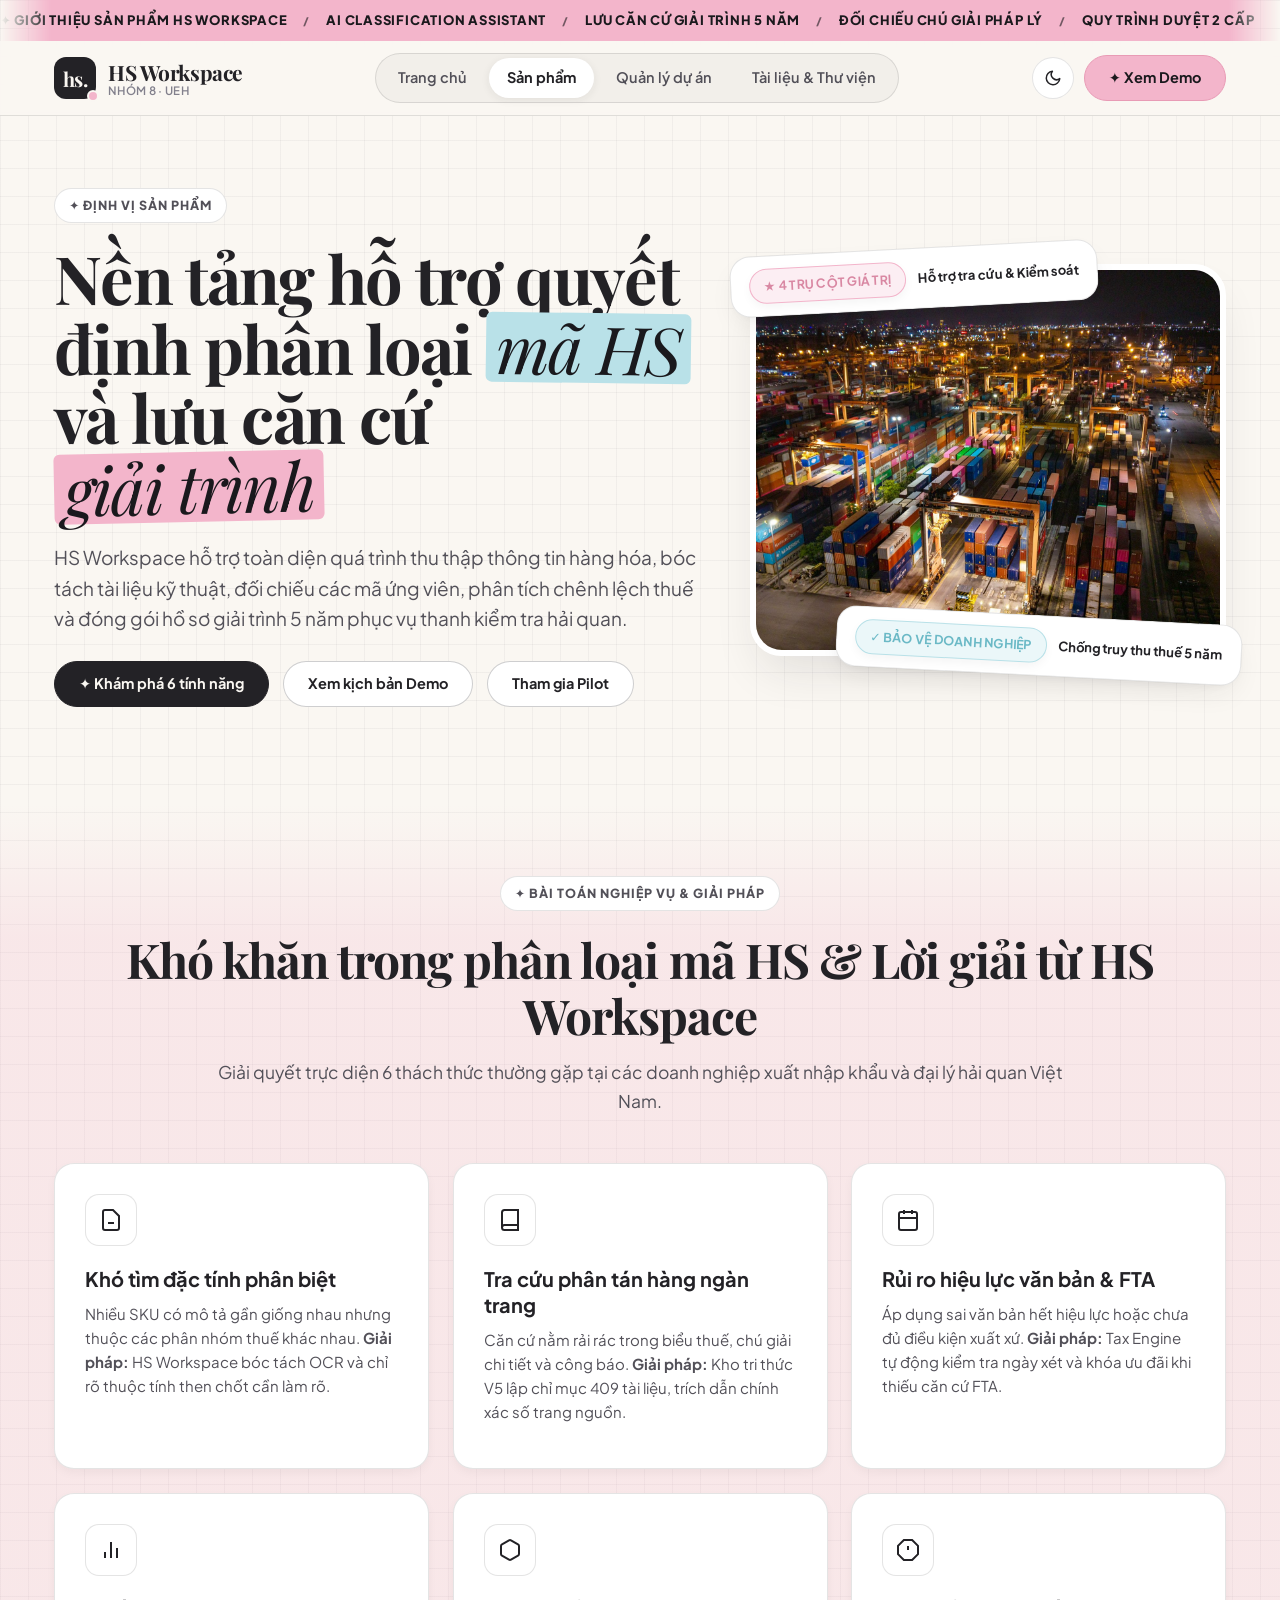
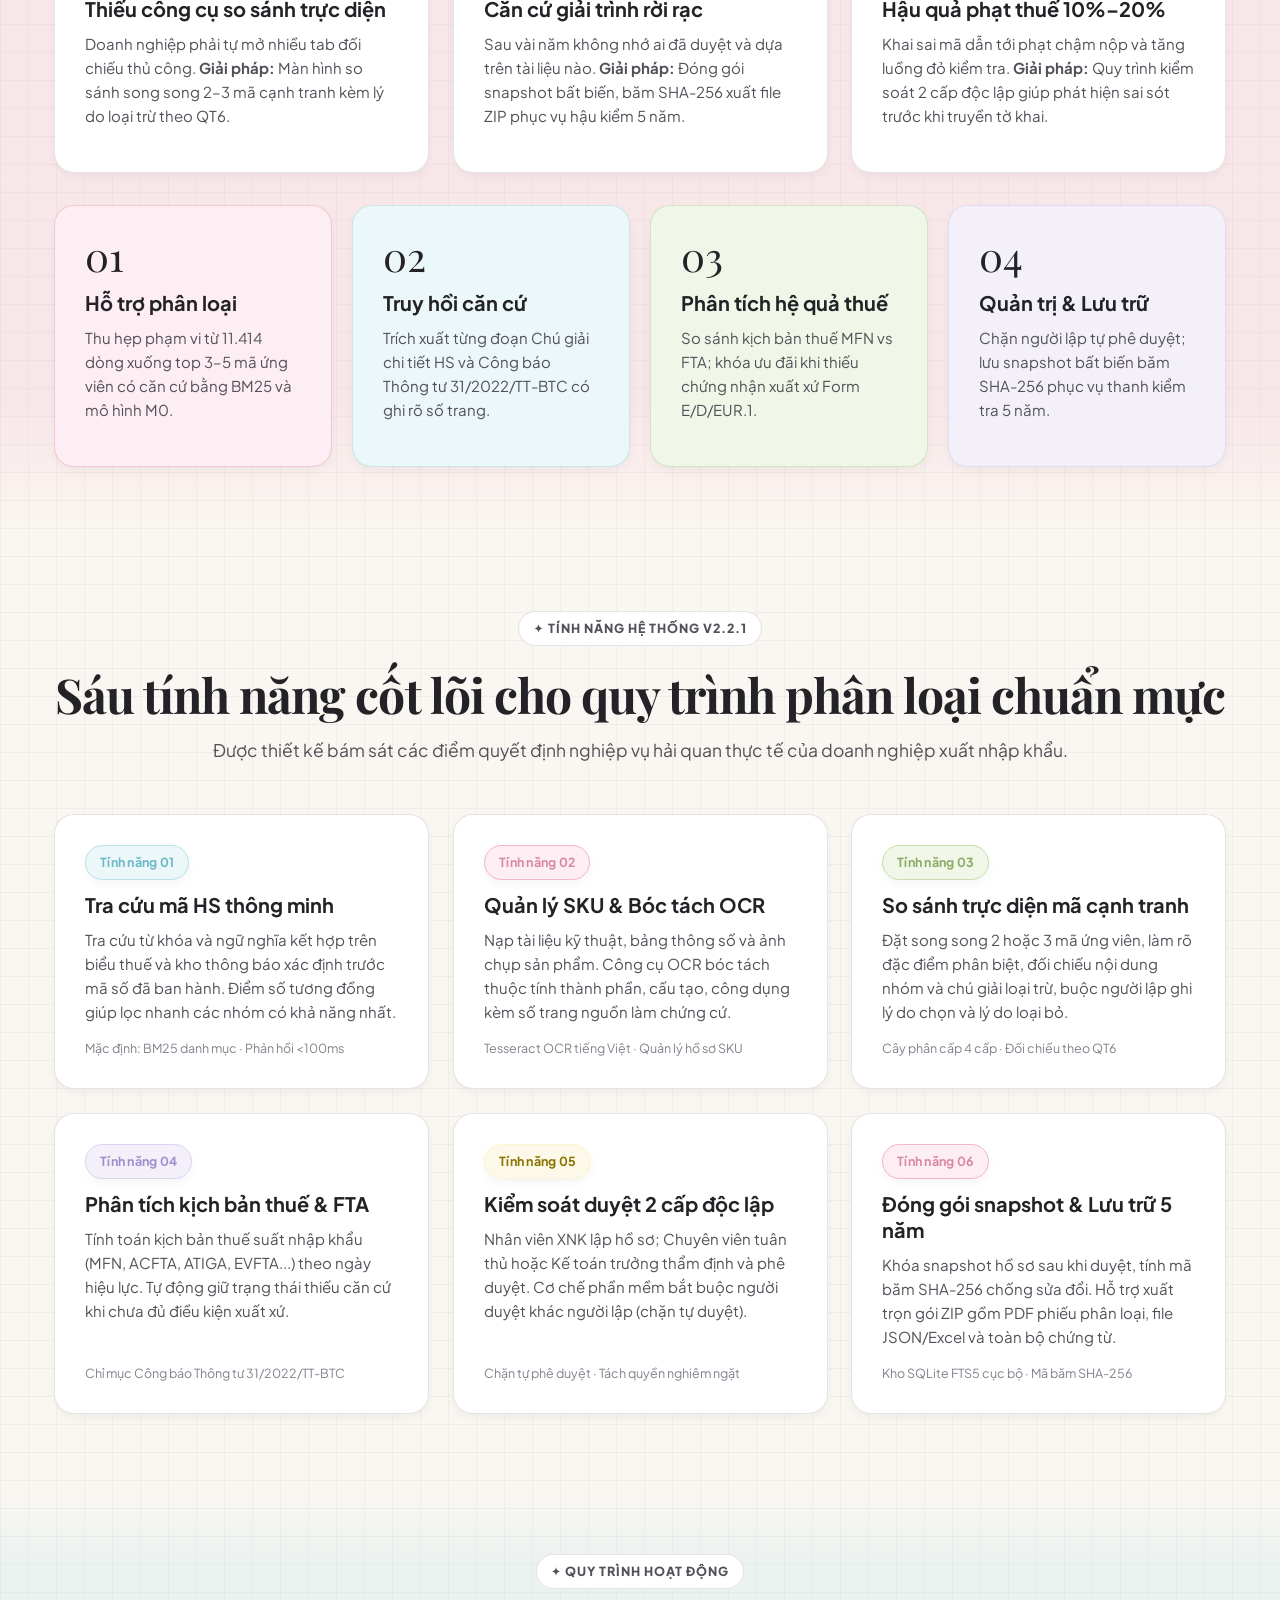
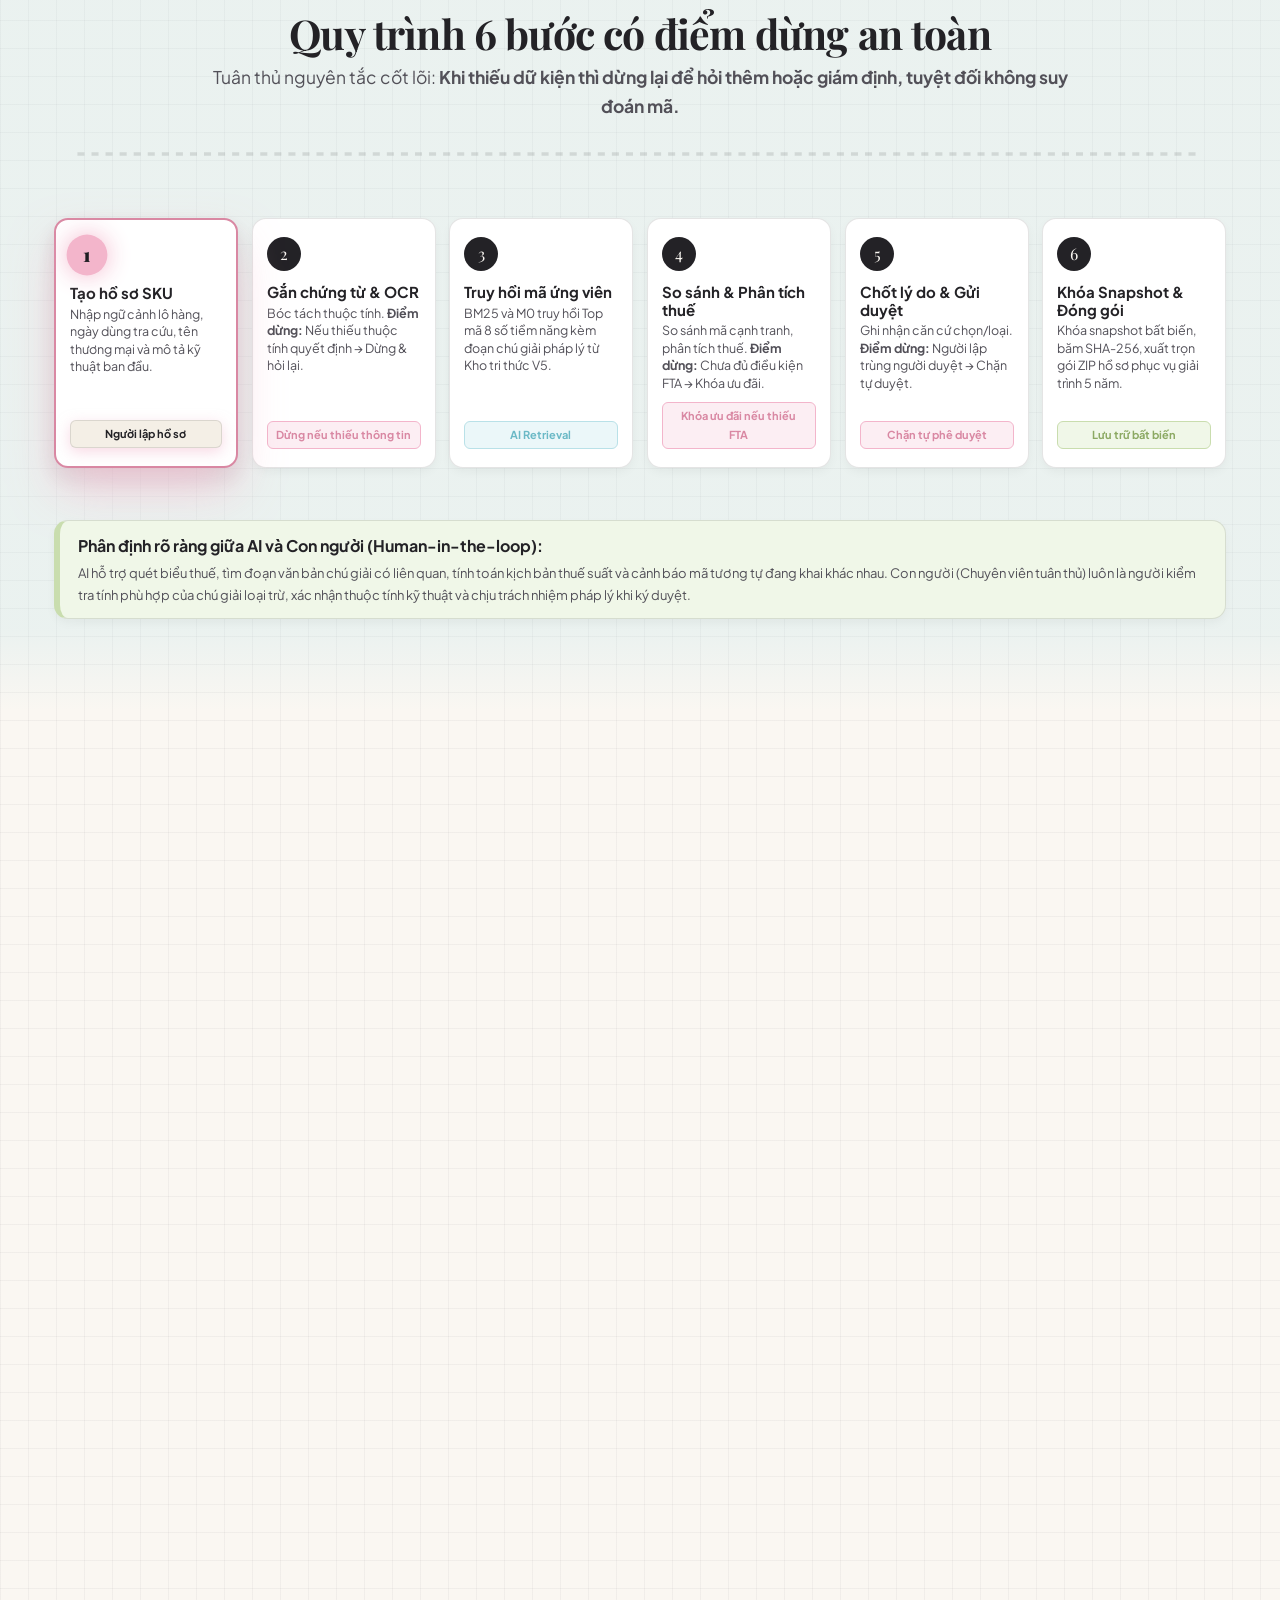
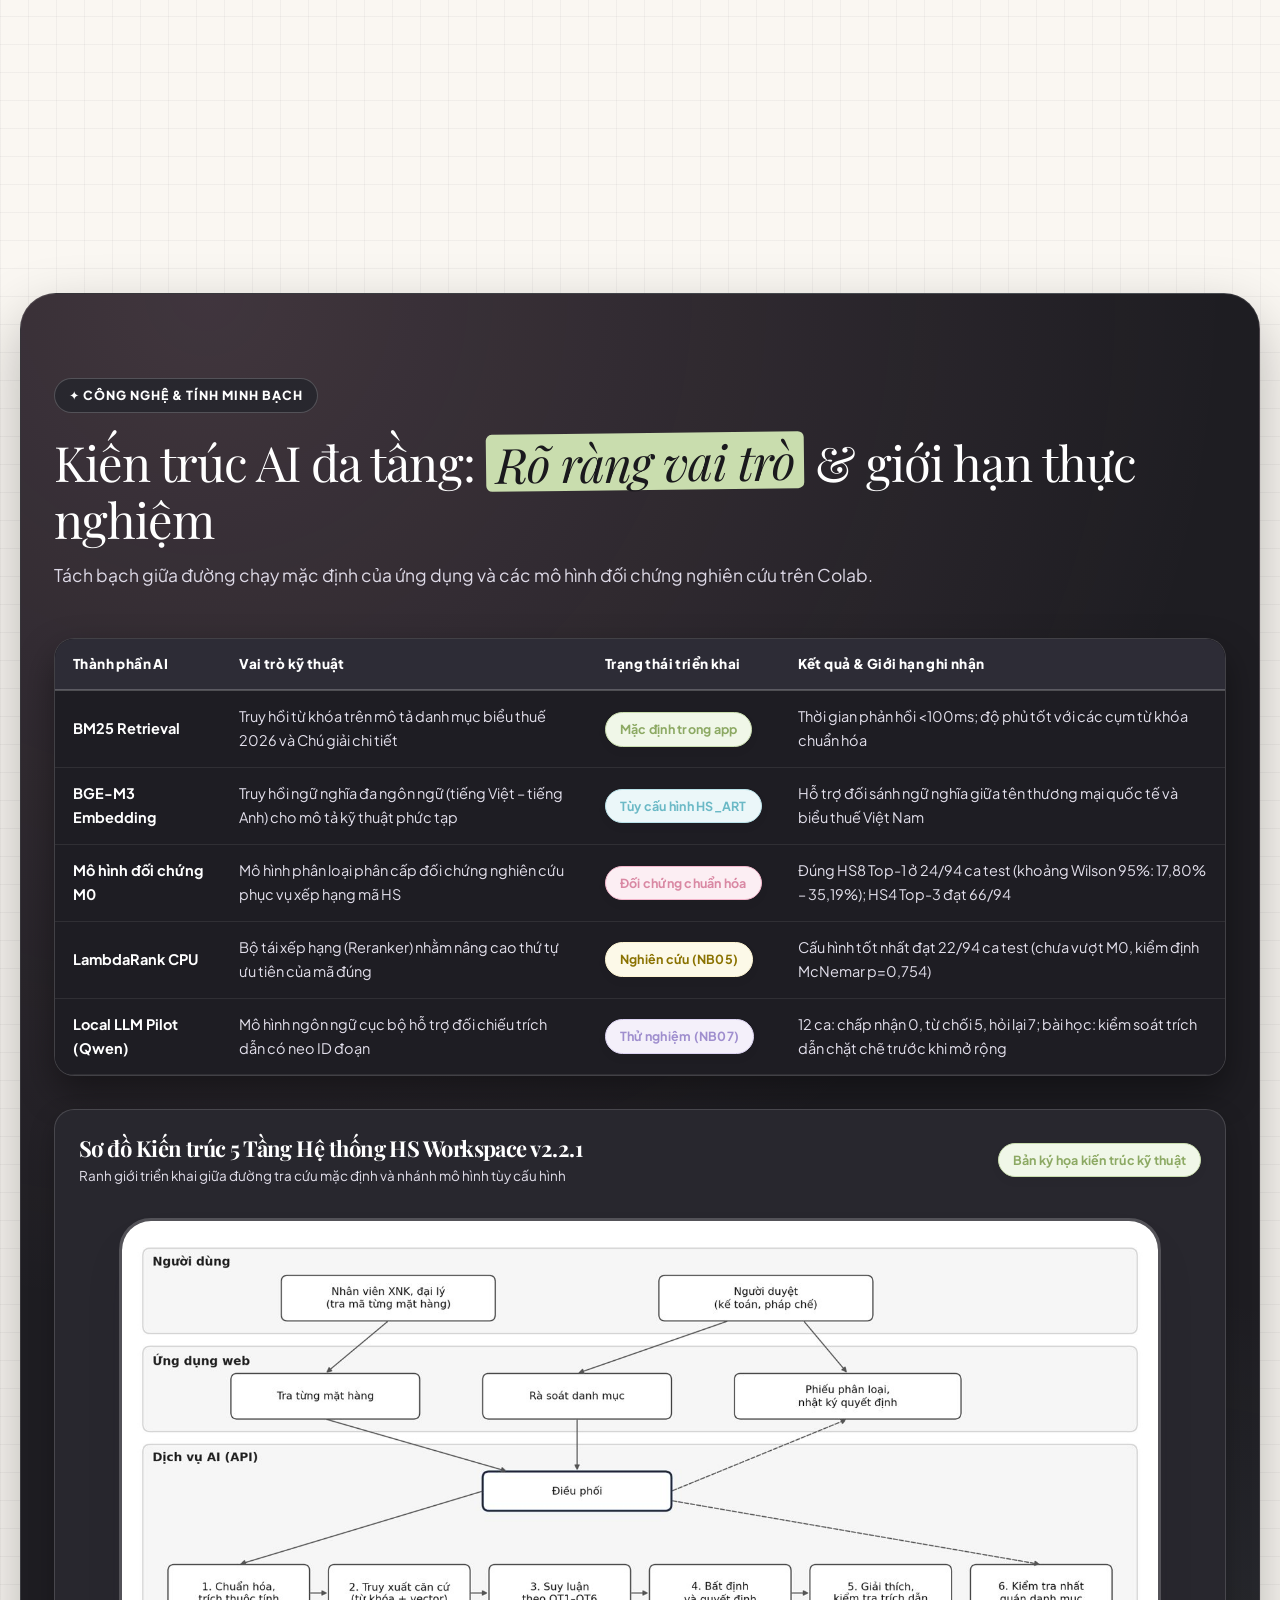
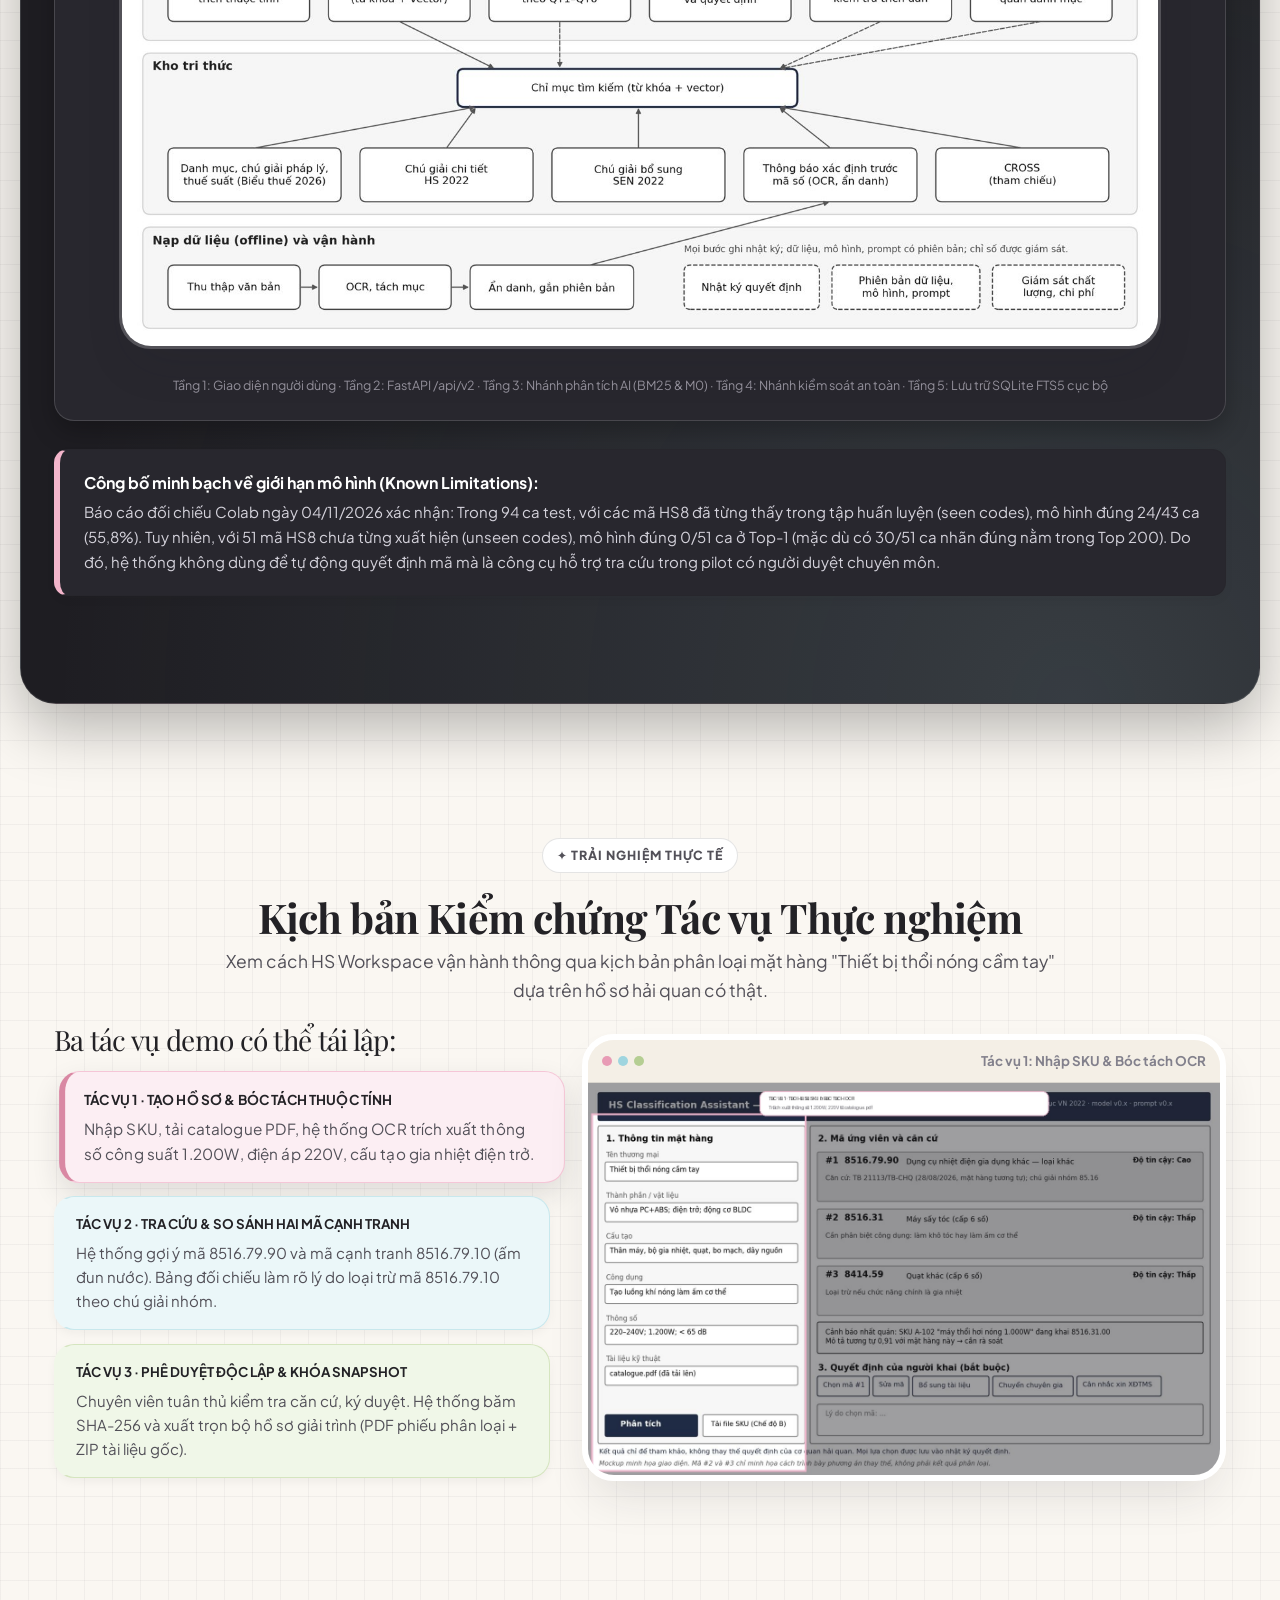
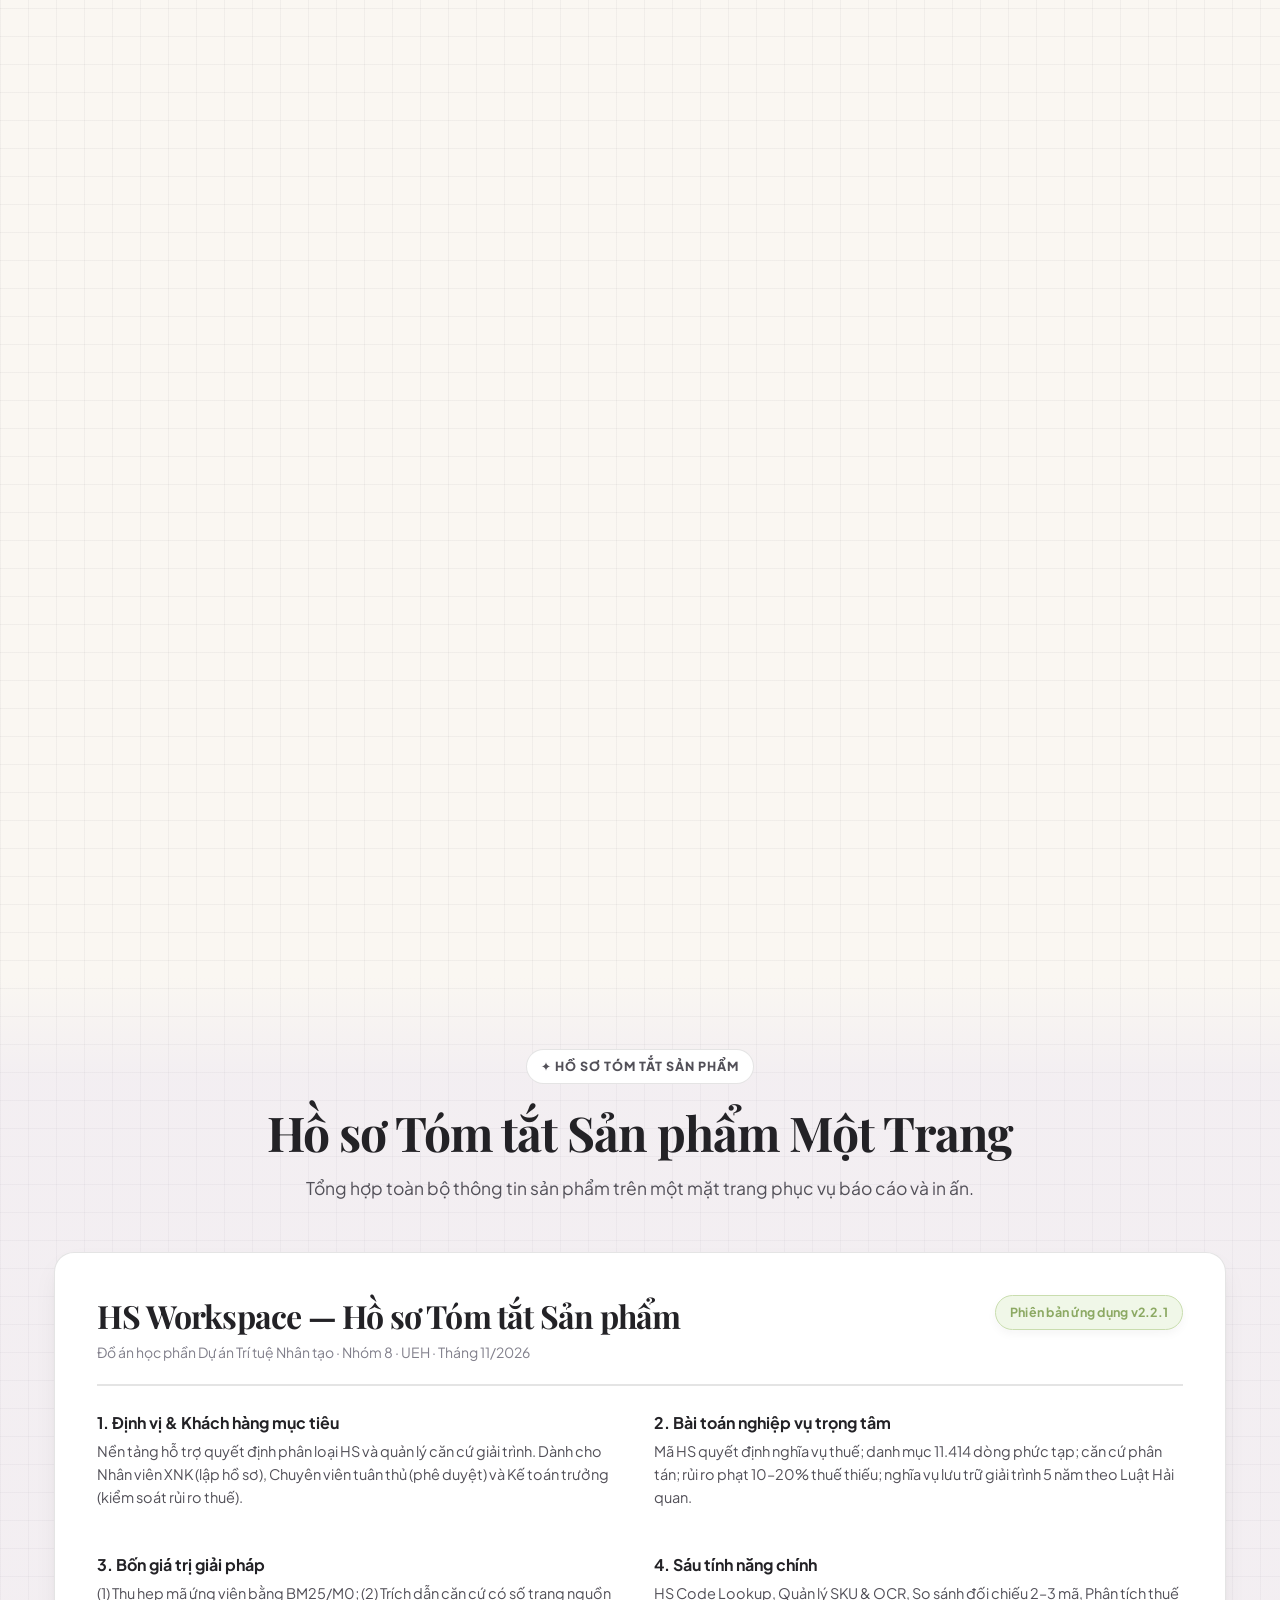
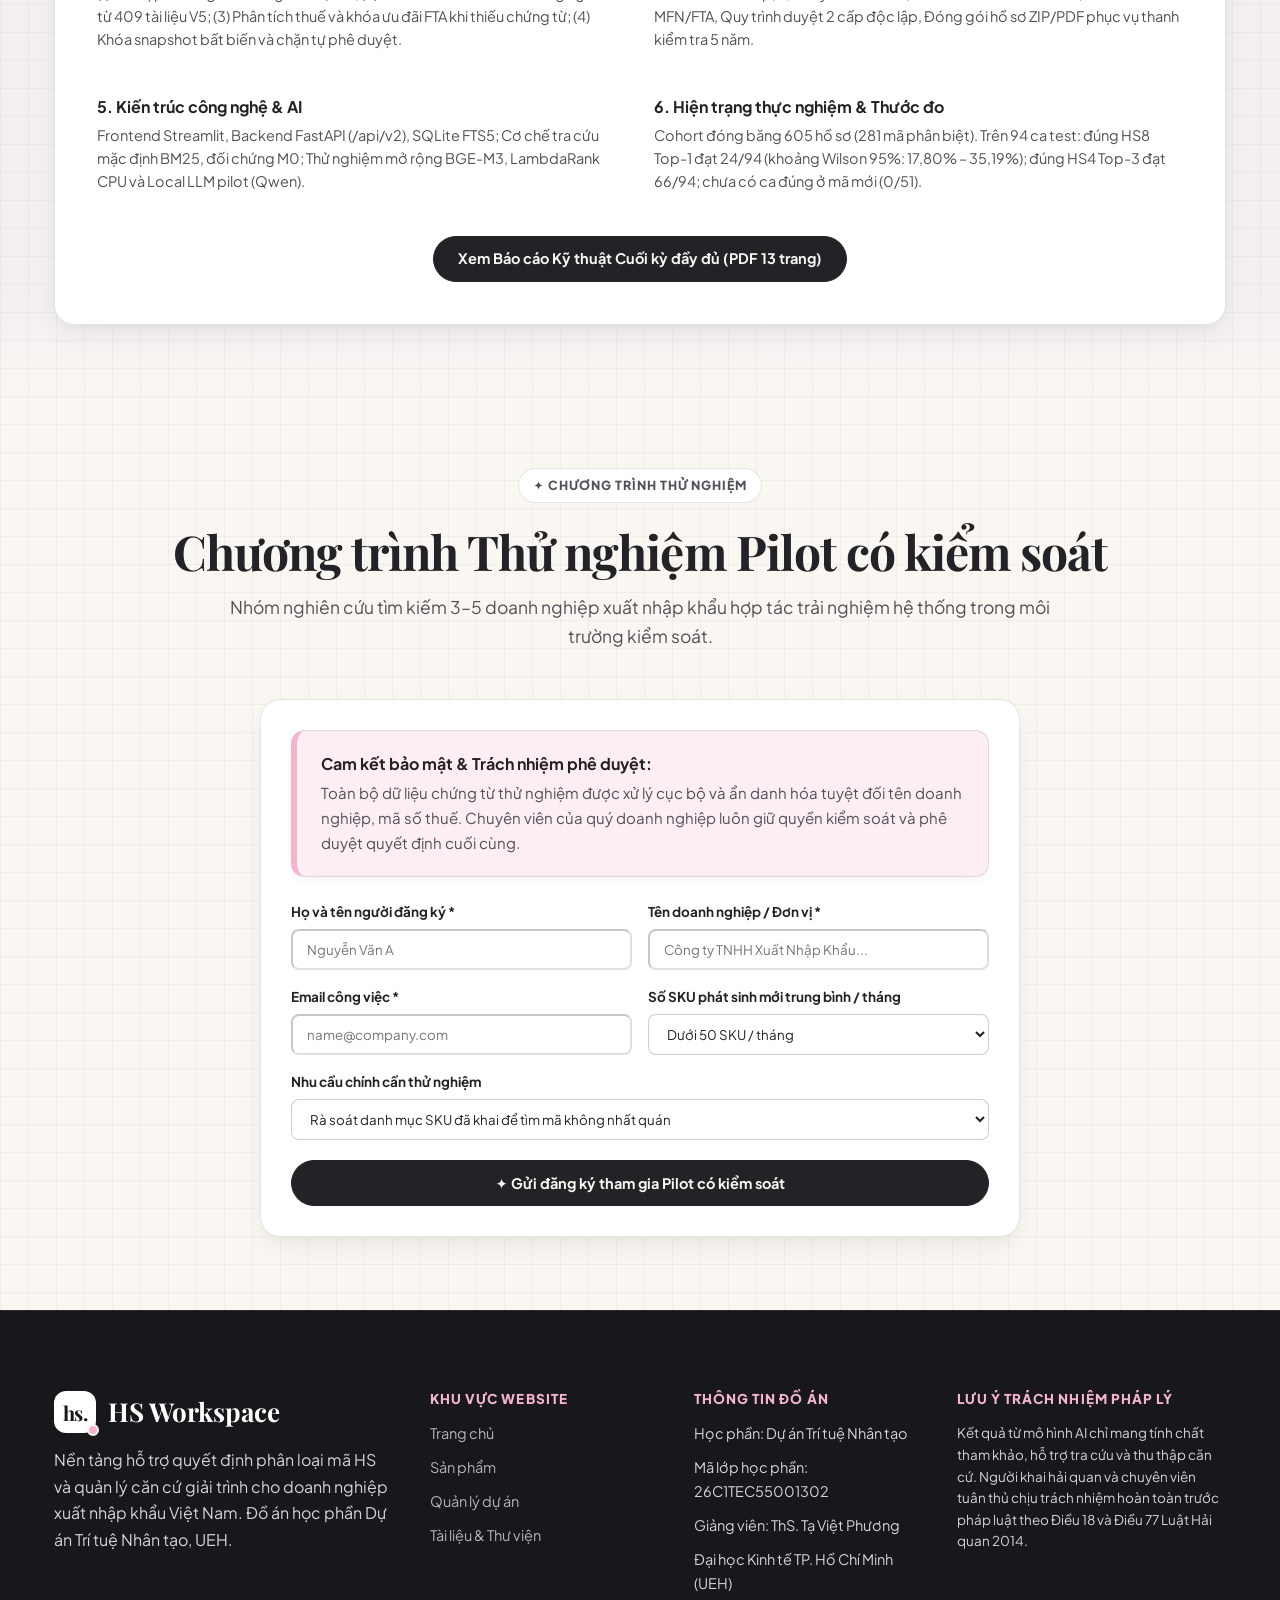
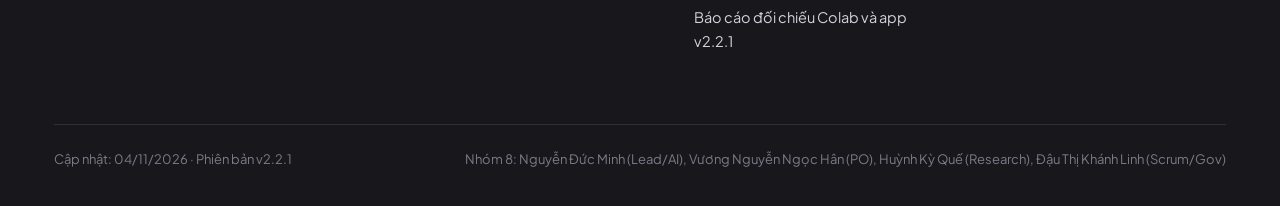
==== product.html @ e074ad4f "first commit" ====
<!doctype html>
<html lang="vi">
<head>
<meta charset="utf-8">
<meta name="viewport" content="width=device-width, initial-scale=1, viewport-fit=cover">
<title>Sản phẩm HS Workspace — Hỗ trợ quyết định phân loại HS bằng AI | Nhóm 8 · UEH</title>
<meta name="description" content="Chi tiết sản phẩm HS Workspace: định vị, 6 tính năng cốt lõi, quy trình 6 bước có điểm dừng, công nghệ AI đa tầng, video demo, one-pager và chương trình thử nghiệm pilot có kiểm soát.">
<link rel="icon" href="data:image/svg+xml,%3Csvg xmlns='http://www.w3.org/2000/svg' viewBox='0 0 64 64'%3E%3Crect width='64' height='64' rx='18' fill='%23232226'/%3E%3Ctext x='30' y='42' font-size='26' text-anchor='middle' fill='%23FAF7F2' font-family='serif' font-weight='700'%3Ehs%3C/text%3E%3Ccircle cx='46' cy='40' r='5' fill='%23F3B5CB'/%3E%3C/svg%3E">
<link rel="stylesheet" href="assets/style.css">
</head>
<body class="bg-grid">
<div class="scroll-progress-bar"></div>
<a class="skip" href="#noi-dung" data-vi="Bỏ qua thanh điều hướng" data-en="Skip to main content">Bỏ qua thanh điều hướng</a>

<!-- TOP MARQUEE TICKER TAPE -->
<div class="marquee-bar pink">
 <div class="marquee-track">
  <span>✦ GIỚI THIỆU SẢN PHẨM HS WORKSPACE <i>/</i> AI CLASSIFICATION ASSISTANT <i>/</i> LƯU CĂN CỨ GIẢI TRÌNH 5 NĂM <i>/</i> ĐỐI CHIẾU CHÚ GIẢI PHÁP LÝ <i>/</i> QUY TRÌNH DUYỆT 2 CẤP</span>
  <span>✦ GIỚI THIỆU SẢN PHẨM HS WORKSPACE <i>/</i> AI CLASSIFICATION ASSISTANT <i>/</i> LƯU CĂN CỨ GIẢI TRÌNH 5 NĂM <i>/</i> ĐỐI CHIẾU CHÚ GIẢI PHÁP LÝ <i>/</i> QUY TRÌNH DUYỆT 2 CẤP</span>
 </div>
</div>

<!-- SINGLE-TIER GLOBAL HEADER (No secondary navigation) -->
<header class="site-header"><div class="container nav-row">
 <a class="brand" href="index.html" aria-label="HS Workspace, về trang chủ">
  <span class="brand-mark" aria-hidden="true">hs.</span>
  <span class="brand-text"><b>HS Workspace</b><span>Nhóm 8 · UEH</span></span>
 </a>
 <nav class="main-nav" id="main-nav" aria-label="Điều hướng chính">
  <ul>
   <li><a href="index.html" data-vi="Trang chủ" data-en="Home">Trang chủ</a></li>
   <li><a href="product.html" aria-current="page" data-vi="Sản phẩm" data-en="Product">Sản phẩm</a></li>
   <li><a href="project-management.html" data-vi="Quản lý dự án" data-en="Project Management">Quản lý dự án</a></li>
   <li><a href="resources.html" data-vi="Tài liệu & Thư viện" data-en="Resources & Library">Tài liệu & Thư viện</a></li>
  </ul>
 </nav>
 <div class="header-actions">
  <button class="icon-btn" id="theme-btn" type="button" aria-label="Đổi giao diện sáng hoặc tối">
   <svg width="18" height="18" viewBox="0 0 24 24" fill="none" stroke="currentColor" stroke-width="2" stroke-linecap="round" stroke-linejoin="round" aria-hidden="true"><path d="M21 12.8A9 9 0 1 1 11.2 3a7 7 0 0 0 9.8 9.8z"/></svg>
  </button>
  <a class="btn btn-pink" href="#demo">✦ Xem Demo</a>
  <button class="icon-btn menu-btn" id="menu-btn" type="button" aria-label="Mở menu điều hướng" aria-expanded="false" aria-controls="main-nav">
   <svg width="20" height="20" viewBox="0 0 24 24" fill="none" stroke="currentColor" stroke-width="2.2" stroke-linecap="round" aria-hidden="true"><path d="M4 7h16M4 12h16M4 17h16"/></svg>
  </button>
 </div>
</div></header>

<main id="noi-dung">
<!-- SECTION 1: PRODUCT HERO & OVERVIEW (Editorial Layout with Photography) -->
<section class="section section-cream" id="overview"><div class="container hero-grid">
 <div class="hero-content reveal">
  <span class="eyebrow">✦ Định vị sản phẩm</span>
  <h1 class="editorial-title">
   Nền tảng hỗ trợ quyết định phân loại <span class="tape tape-blue">mã HS</span> và lưu căn cứ <span class="tape tape-pink">giải trình</span>
  </h1>
  <p class="editorial-sub">
   HS Workspace hỗ trợ toàn diện quá trình thu thập thông tin hàng hóa, bóc tách tài liệu kỹ thuật, đối chiếu các mã ứng viên, phân tích chênh lệch thuế và đóng gói hồ sơ giải trình 5 năm phục vụ thanh kiểm tra hải quan.
  </p>
  <div class="hero-cta-group">
   <a class="btn btn-primary" href="#features">✦ Khám phá 6 tính năng</a>
   <a class="btn btn-outline" href="#demo">Xem kịch bản Demo</a>
   <a class="btn btn-outline" href="#pilot">Tham gia Pilot</a>
  </div>
 </div>

 <div class="hero-visual reveal">
  <div class="collage-frame">
   <img src="assets/port 1.jpg" alt="Hoạt động xuất nhập khẩu tại cảng container" style="width:100%;height:380px;object-fit:cover;border-radius:var(--r-lg)">
  </div>
  <div class="collage-badge-floating top-left">
   <span class="sticker sticker-pink">★ 4 TRỤ CỘT GIÁ TRỊ</span>
   <strong style="font-size:13px">Hỗ trợ tra cứu & Kiểm soát</strong>
  </div>
  <div class="collage-badge-floating bottom-right">
   <span class="sticker sticker-blue">✓ BẢO VỆ DOANH NGHIỆP</span>
   <strong style="font-size:13px">Chống truy thu thuế 5 năm</strong>
  </div>
 </div>
</div></section>

<!-- SECTION 2: PROBLEMS & VALUE PROPOSITION (Soft Pink Section) -->
<section class="section section-pink" id="problem"><div class="container">
 <div class="sec-head center reveal">
  <span class="eyebrow">✦ Bài toán nghiệp vụ & Giải pháp</span>
  <h2>Khó khăn trong phân loại mã HS & Lời giải từ HS Workspace</h2>
  <p>Giải quyết trực diện 6 thách thức thường gặp tại các doanh nghiệp xuất nhập khẩu và đại lý hải quan Việt Nam.</p>
 </div>

 <div class="card-grid-3">
  <div class="card card-white reveal">
   <div class="card-icon"><svg width="24" height="24" viewBox="0 0 24 24" fill="none" stroke="currentColor" stroke-width="2"><path d="M14 2H6a2 2 0 0 0-2 2v16a2 2 0 0 0 2 2h12a2 2 0 0 0 2-2V8z"/><line x1="9" y1="15" x2="15" y2="15"/></svg></div>
   <h3>Khó tìm đặc tính phân biệt</h3>
   <p>Nhiều SKU có mô tả gần giống nhau nhưng thuộc các phân nhóm thuế khác nhau. <b>Giải pháp:</b> HS Workspace bóc tách OCR và chỉ rõ thuộc tính then chốt cần làm rõ.</p>
  </div>

  <div class="card card-white reveal">
   <div class="card-icon"><svg width="24" height="24" viewBox="0 0 24 24" fill="none" stroke="currentColor" stroke-width="2"><path d="M4 19.5A2.5 2.5 0 0 1 6.5 17H20"/><path d="M6.5 2H20v20H6.5A2.5 2.5 0 0 1 4 19.5v-15A2.5 2.5 0 0 1 6.5 2z"/></svg></div>
   <h3>Tra cứu phân tán hàng ngàn trang</h3>
   <p>Căn cứ nằm rải rác trong biểu thuế, chú giải chi tiết và công báo. <b>Giải pháp:</b> Kho tri thức V5 lập chỉ mục 409 tài liệu, trích dẫn chính xác số trang nguồn.</p>
  </div>

  <div class="card card-white reveal">
   <div class="card-icon"><svg width="24" height="24" viewBox="0 0 24 24" fill="none" stroke="currentColor" stroke-width="2"><rect x="3" y="4" width="18" height="18" rx="2" ry="2"/><line x1="16" y1="2" x2="16" y2="6"/><line x1="8" y1="2" x2="8" y2="6"/><line x1="3" y1="10" x2="21" y2="10"/></svg></div>
   <h3>Rủi ro hiệu lực văn bản & FTA</h3>
   <p>Áp dụng sai văn bản hết hiệu lực hoặc chưa đủ điều kiện xuất xứ. <b>Giải pháp:</b> Tax Engine tự động kiểm tra ngày xét và khóa ưu đãi khi thiếu căn cứ FTA.</p>
  </div>

  <div class="card card-white reveal">
   <div class="card-icon"><svg width="24" height="24" viewBox="0 0 24 24" fill="none" stroke="currentColor" stroke-width="2"><path d="M18 20V10"/><path d="M12 20V4"/><path d="M6 20v-6"/></svg></div>
   <h3>Thiếu công cụ so sánh trực diện</h3>
   <p>Doanh nghiệp phải tự mở nhiều tab đối chiếu thủ công. <b>Giải pháp:</b> Màn hình so sánh song song 2–3 mã cạnh tranh kèm lý do loại trừ theo QT6.</p>
  </div>

  <div class="card card-white reveal">
   <div class="card-icon"><svg width="24" height="24" viewBox="0 0 24 24" fill="none" stroke="currentColor" stroke-width="2"><path d="M21 16V8a2 2 0 0 0-1-1.73l-7-4a2 2 0 0 0-2 0l-7 4A2 2 0 0 0 3 8v8a2 2 0 0 0 1 1.73l7 4a2 2 0 0 0 2 0l7-4A2 2 0 0 0 21 16z"/></svg></div>
   <h3>Căn cứ giải trình rời rạc</h3>
   <p>Sau vài năm không nhớ ai đã duyệt và dựa trên tài liệu nào. <b>Giải pháp:</b> Đóng gói snapshot bất biến, băm SHA-256 xuất file ZIP phục vụ hậu kiểm 5 năm.</p>
  </div>

  <div class="card card-white reveal">
   <div class="card-icon"><svg width="24" height="24" viewBox="0 0 24 24" fill="none" stroke="currentColor" stroke-width="2"><polygon points="7.86 2 16.14 2 22 7.86 22 16.14 16.14 22 7.86 22 2 16.14 2 7.86 7.86 2"/><line x1="12" y1="8" x2="12" y2="12"/></svg></div>
   <h3>Hậu quả phạt thuế 10%–20%</h3>
   <p>Khai sai mã dẫn tới phạt chậm nộp và tăng luồng đỏ kiểm tra. <b>Giải pháp:</b> Quy trình kiểm soát 2 cấp độc lập giúp phát hiện sai sót trước khi truyền tờ khai.</p>
  </div>
 </div>

 <!-- 4 Value Propositions Cards -->
 <div class="card-grid-4" style="margin-top:32px">
  <div class="card card-pink reveal">
   <div class="card-num">01</div>
   <h4>Hỗ trợ phân loại</h4>
   <p>Thu hẹp phạm vi từ 11.414 dòng xuống top 3–5 mã ứng viên có căn cứ bằng BM25 và mô hình M0.</p>
  </div>
  <div class="card card-blue reveal">
   <div class="card-num">02</div>
   <h4>Truy hồi căn cứ</h4>
   <p>Trích xuất từng đoạn Chú giải chi tiết HS và Công báo Thông tư 31/2022/TT-BTC có ghi rõ số trang.</p>
  </div>
  <div class="card card-mint reveal">
   <div class="card-num">03</div>
   <h4>Phân tích hệ quả thuế</h4>
   <p>So sánh kịch bản thuế MFN vs FTA; khóa ưu đãi khi thiếu chứng nhận xuất xứ Form E/D/EUR.1.</p>
  </div>
  <div class="card card-lavender reveal">
   <div class="card-num">04</div>
   <h4>Quản trị & Lưu trữ</h4>
   <p>Chặn người lập tự phê duyệt; lưu snapshot bất biến băm SHA-256 phục vụ thanh kiểm tra 5 năm.</p>
  </div>
 </div>
</div></section>

<!-- SECTION 3: PRODUCT FEATURES (Warm Cream) -->
<section class="section section-cream" id="features"><div class="container">
 <div class="sec-head center reveal">
  <span class="eyebrow">✦ Tính năng hệ thống v2.2.1</span>
  <h2>Sáu tính năng cốt lõi cho quy trình phân loại chuẩn mực</h2>
  <p>Được thiết kế bám sát các điểm quyết định nghiệp vụ hải quan thực tế của doanh nghiệp xuất nhập khẩu.</p>
 </div>

 <div class="card-grid-3">
  <div class="card card-white reveal">
   <span class="sticker sticker-blue" style="align-self:flex-start;margin-bottom:12px">Tính năng 01</span>
   <h3>Tra cứu mã HS thông minh</h3>
   <p>Tra cứu từ khóa và ngữ nghĩa kết hợp trên biểu thuế và kho thông báo xác định trước mã số đã ban hành. Điểm số tương đồng giúp lọc nhanh các nhóm có khả năng nhất.</p>
   <div style="margin-top:auto;font-size:12.5px;color:var(--ink-muted)">Mặc định: BM25 danh mục · Phản hồi &lt;100ms</div>
  </div>

  <div class="card card-white reveal">
   <span class="sticker sticker-pink" style="align-self:flex-start;margin-bottom:12px">Tính năng 02</span>
   <h3>Quản lý SKU & Bóc tách OCR</h3>
   <p>Nạp tài liệu kỹ thuật, bảng thông số và ảnh chụp sản phẩm. Công cụ OCR bóc tách thuộc tính thành phần, cấu tạo, công dụng kèm số trang nguồn làm chứng cứ.</p>
   <div style="margin-top:auto;font-size:12.5px;color:var(--ink-muted)">Tesseract OCR tiếng Việt · Quản lý hồ sơ SKU</div>
  </div>

  <div class="card card-white reveal">
   <span class="sticker sticker-mint" style="align-self:flex-start;margin-bottom:12px">Tính năng 03</span>
   <h3>So sánh trực diện mã cạnh tranh</h3>
   <p>Đặt song song 2 hoặc 3 mã ứng viên, làm rõ đặc điểm phân biệt, đối chiếu nội dung nhóm và chú giải loại trừ, buộc người lập ghi lý do chọn và lý do loại bỏ.</p>
   <div style="margin-top:auto;font-size:12.5px;color:var(--ink-muted)">Cây phân cấp 4 cấp · Đối chiếu theo QT6</div>
  </div>

  <div class="card card-white reveal">
   <span class="sticker sticker-lavender" style="align-self:flex-start;margin-bottom:12px">Tính năng 04</span>
   <h3>Phân tích kịch bản thuế & FTA</h3>
   <p>Tính toán kịch bản thuế suất nhập khẩu (MFN, ACFTA, ATIGA, EVFTA...) theo ngày hiệu lực. Tự động giữ trạng thái thiếu căn cứ khi chưa đủ điều kiện xuất xứ.</p>
   <div style="margin-top:auto;font-size:12.5px;color:var(--ink-muted)">Chỉ mục Công báo Thông tư 31/2022/TT-BTC</div>
  </div>

  <div class="card card-white reveal">
   <span class="sticker sticker-butter" style="align-self:flex-start;margin-bottom:12px">Tính năng 05</span>
   <h3>Kiểm soát duyệt 2 cấp độc lập</h3>
   <p>Nhân viên XNK lập hồ sơ; Chuyên viên tuân thủ hoặc Kế toán trưởng thẩm định và phê duyệt. Cơ chế phần mềm bắt buộc người duyệt khác người lập (chặn tự duyệt).</p>
   <div style="margin-top:auto;font-size:12.5px;color:var(--ink-muted)">Chặn tự phê duyệt · Tách quyền nghiêm ngặt</div>
  </div>

  <div class="card card-white reveal">
   <span class="sticker sticker-pink" style="align-self:flex-start;margin-bottom:12px">Tính năng 06</span>
   <h3>Đóng gói snapshot & Lưu trữ 5 năm</h3>
   <p>Khóa snapshot hồ sơ sau khi duyệt, tính mã băm SHA-256 chống sửa đổi. Hỗ trợ xuất trọn gói ZIP gồm PDF phiếu phân loại, file JSON/Excel và toàn bộ chứng từ.</p>
   <div style="margin-top:auto;font-size:12.5px;color:var(--ink-muted)">Kho SQLite FTS5 cục bộ · Mã băm SHA-256</div>
  </div>
 </div>
</div></section>

<!-- SECTION 4: HOW IT WORKS (6-Step Workflow with Stopping Points) -->
<section class="section section-blue" id="workflow"><div class="container">
 <div class="sec-head center reveal">
  <span class="eyebrow" data-vi="✦ Quy trình hoạt động" data-en="✦ Workflow Architecture">✦ Quy trình hoạt động</span>
  <h2 data-vi="Quy trình 6 bước có điểm dừng an toàn" data-en="6-Step Workflow with Safety Stopping Points">Quy trình 6 bước có điểm dừng an toàn</h2>
  <p>Tuân thủ nguyên tắc cốt lõi: <b>Khi thiếu dữ kiện thì dừng lại để hỏi thêm hoặc giám định, tuyệt đối không suy đoán mã.</b></p>
 </div>

 <div class="workflow-svg-wrap reveal">
  <svg class="workflow-svg-line" viewBox="0 0 1000 24" preserveAspectRatio="none">
   <path class="workflow-path-bg" d="M 20 12 L 980 12" />
   <path class="workflow-path-fill" id="workflow-path-fill" d="M 20 12 L 980 12" />
  </svg>
 </div>

 <div class="process-grid reveal">
  <div class="process-step" id="workflow-step-1">
   <div class="step-num">1</div>
   <h4>Tạo hồ sơ SKU</h4>
   <p>Nhập ngữ cảnh lô hàng, ngày dùng tra cứu, tên thương mại và mô tả kỹ thuật ban đầu.</p>
   <div class="stop-pill" style="background:var(--bg-alt);color:var(--ink);border-color:var(--border)">Người lập hồ sơ</div>
  </div>

  <div class="process-step" id="workflow-step-2">
   <div class="step-num">2</div>
   <h4>Gắn chứng từ & OCR</h4>
   <p>Bóc tách thuộc tính. <b>Điểm dừng:</b> Nếu thiếu thuộc tính quyết định → Dừng & hỏi lại.</p>
   <div class="stop-pill">Dừng nếu thiếu thông tin</div>
  </div>

  <div class="process-step" id="workflow-step-3">
   <div class="step-num">3</div>
   <h4>Truy hồi mã ứng viên</h4>
   <p>BM25 và M0 truy hồi Top mã 8 số tiềm năng kèm đoạn chú giải pháp lý từ Kho tri thức V5.</p>
   <div class="stop-pill" style="background:var(--c-blue-soft);color:var(--c-blue-deep);border-color:var(--c-blue)">AI Retrieval</div>
  </div>

  <div class="process-step" id="workflow-step-4">
   <div class="step-num">4</div>
   <h4>So sánh & Phân tích thuế</h4>
   <p>So sánh mã cạnh tranh, phân tích thuế. <b>Điểm dừng:</b> Chưa đủ điều kiện FTA → Khóa ưu đãi.</p>
   <div class="stop-pill">Khóa ưu đãi nếu thiếu FTA</div>
  </div>

  <div class="process-step" id="workflow-step-5">
   <div class="step-num">5</div>
   <h4>Chốt lý do & Gửi duyệt</h4>
   <p>Ghi nhận căn cứ chọn/loại. <b>Điểm dừng:</b> Người lập trùng người duyệt → Chặn tự duyệt.</p>
   <div class="stop-pill">Chặn tự phê duyệt</div>
  </div>

  <div class="process-step" id="workflow-step-6">
   <div class="step-num">6</div>
   <h4>Khóa Snapshot & Đóng gói</h4>
   <p>Khóa snapshot bất biến, băm SHA-256, xuất trọn gói ZIP hồ sơ phục vụ giải trình 5 năm.</p>
   <div class="stop-pill" style="background:var(--c-mint-soft);color:var(--c-mint-deep);border-color:var(--c-mint)">Lưu trữ bất biến</div>
  </div>
 </div>

 <div class="callout mint reveal">
  <strong>Phân định rõ ràng giữa AI và Con người (Human-in-the-loop):</strong>
  AI hỗ trợ quét biểu thuế, tìm đoạn văn bản chú giải có liên quan, tính toán kịch bản thuế suất và cảnh báo mã tương tự đang khai khác nhau. Con người (Chuyên viên tuân thủ) luôn là người kiểm tra tính phù hợp của chú giải loại trừ, xác nhận thuộc tính kỹ thuật và chịu trách nhiệm pháp lý khi ký duyệt.
 </div>
</div></section>

<!-- SECTION 5: AI TECHNOLOGY (Dark Section) -->
<section class="section-dark" id="ai-tech"><div class="container">
 <div class="sec-head reveal">
  <span class="eyebrow" style="background:#28272E;color:#FFFFFF;border-color:rgba(255,255,255,0.2)">✦ CÔNG NGHỆ & TÍNH MINH BẠCH</span>
  <h2 class="editorial-serif" style="font-size:clamp(32px,3.8vw,52px)">
   Kiến trúc AI đa tầng: <span class="tape tape-mint">Rõ ràng vai trò</span> & giới hạn thực nghiệm
  </h2>
  <p style="color:#B5B2BE">
   Tách bạch giữa đường chạy mặc định của ứng dụng và các mô hình đối chứng nghiên cứu trên Colab.
  </p>
 </div>

 <div class="table-wrap reveal" style="background:#232228;border-color:rgba(255,255,255,0.15)">
  <table>
   <thead>
    <tr style="background:#1B1A1F">
     <th style="color:#FFFFFF;background:#1B1A1F">Thành phần AI</th>
     <th style="color:#FFFFFF;background:#1B1A1F">Vai trò kỹ thuật</th>
     <th style="color:#FFFFFF;background:#1B1A1F">Trạng thái triển khai</th>
     <th style="color:#FFFFFF;background:#1B1A1F">Kết quả & Giới hạn ghi nhận</th>
    </tr>
   </thead>
   <tbody>
    <tr>
     <td><b style="color:#FFFFFF">BM25 Retrieval</b></td>
     <td style="color:#D4D2DB">Truy hồi từ khóa trên mô tả danh mục biểu thuế 2026 và Chú giải chi tiết</td>
     <td><span class="sticker sticker-mint">Mặc định trong app</span></td>
     <td style="color:#D4D2DB">Thời gian phản hồi &lt;100ms; độ phủ tốt với các cụm từ khóa chuẩn hóa</td>
    </tr>
    <tr>
     <td><b style="color:#FFFFFF">BGE-M3 Embedding</b></td>
     <td style="color:#D4D2DB">Truy hồi ngữ nghĩa đa ngôn ngữ (tiếng Việt – tiếng Anh) cho mô tả kỹ thuật phức tạp</td>
     <td><span class="sticker sticker-blue">Tùy cấu hình HS_ART</span></td>
     <td style="color:#D4D2DB">Hỗ trợ đối sánh ngữ nghĩa giữa tên thương mại quốc tế và biểu thuế Việt Nam</td>
    </tr>
    <tr>
     <td><b style="color:#FFFFFF">Mô hình đối chứng M0</b></td>
     <td style="color:#D4D2DB">Mô hình phân loại phân cấp đối chứng nghiên cứu phục vụ xếp hạng mã HS</td>
     <td><span class="sticker sticker-pink">Đối chứng chuẩn hóa</span></td>
     <td style="color:#D4D2DB">Đúng HS8 Top-1 ở 24/94 ca test (khoảng Wilson 95%: 17,80% – 35,19%); HS4 Top-3 đạt 66/94</td>
    </tr>
    <tr>
     <td><b style="color:#FFFFFF">LambdaRank CPU</b></td>
     <td style="color:#D4D2DB">Bộ tái xếp hạng (Reranker) nhằm nâng cao thứ tự ưu tiên của mã đúng</td>
     <td><span class="sticker sticker-butter">Nghiên cứu (NB05)</span></td>
     <td style="color:#D4D2DB">Cấu hình tốt nhất đạt 22/94 ca test (chưa vượt M0, kiểm định McNemar p=0,754)</td>
    </tr>
    <tr>
     <td><b style="color:#FFFFFF">Local LLM Pilot (Qwen)</b></td>
     <td style="color:#D4D2DB">Mô hình ngôn ngữ cục bộ hỗ trợ đối chiếu trích dẫn có neo ID đoạn</td>
     <td><span class="sticker sticker-lavender">Thử nghiệm (NB07)</span></td>
     <td style="color:#D4D2DB">12 ca: chấp nhận 0, từ chối 5, hỏi lại 7; bài học: kiểm soát trích dẫn chặt chẽ trước khi mở rộng</td>
    </tr>
   </tbody>
  </table>
 </div>

 <!-- Sơ đồ kiến trúc hệ thống 5 tầng (Tận dụng assets/he-thong.jpg) -->
 <div class="card reveal" style="background:#28272E;border-color:rgba(255,255,255,0.15);margin-top:32px;padding:24px">
  <div style="display:flex;justify-content:space-between;align-items:center;margin-bottom:16px;flex-wrap:wrap;gap:12px">
   <div>
    <h4 class="editorial-serif" style="color:#FFFFFF;font-size:22px;margin:0">Sơ đồ Kiến trúc 5 Tầng Hệ thống HS Workspace v2.2.1</h4>
    <p style="color:#B5B2BE;font-size:13.5px;margin:2px 0 0">Ranh giới triển khai giữa đường tra cứu mặc định và nhánh mô hình tùy cấu hình</p>
   </div>
   <span class="sticker sticker-mint">Bản ký họa kiến trúc kỹ thuật</span>
  </div>
  <figure class="collage-frame" style="border-width:3px;border-color:rgba(255,255,255,0.2)">
   <img src="assets/he-thong.jpg" alt="Sơ đồ kiến trúc 5 tầng hệ thống HS Workspace v2.2.1" style="width:100%;border-radius:var(--r-md);background:#FFFFFF">
  </figure>
  <figcaption style="font-size:12.5px;color:#95929D;margin-top:10px;text-align:center">
   Tầng 1: Giao diện người dùng · Tầng 2: FastAPI /api/v2 · Tầng 3: Nhánh phân tích AI (BM25 & M0) · Tầng 4: Nhánh kiểm soát an toàn · Tầng 5: Lưu trữ SQLite FTS5 cục bộ
  </figcaption>
 </div>

 <div class="callout reveal" style="background:#28272E;border-left-color:var(--c-pink);color:#D4D2DB;margin-top:28px">
  <strong style="color:#FFFFFF">Công bố minh bạch về giới hạn mô hình (Known Limitations):</strong>
  Báo cáo đối chiếu Colab ngày 04/11/2026 xác nhận: Trong 94 ca test, với các mã HS8 đã từng thấy trong tập huấn luyện (seen codes), mô hình đúng 24/43 ca (55,8%). Tuy nhiên, với 51 mã HS8 chưa từng xuất hiện (unseen codes), mô hình đúng 0/51 ca ở Top-1 (mặc dù có 30/51 ca nhãn đúng nằm trong Top 200). Do đó, hệ thống không dùng để tự động quyết định mã mà là công cụ hỗ trợ tra cứu trong pilot có người duyệt chuyên môn.
 </div>
</div></section>

<!-- SECTION 6: PRODUCT DEMO & COLLAGE (Warm Cream) -->
<section class="section section-cream" id="demo"><div class="container">
 <div class="sec-head center reveal">
  <span class="eyebrow" data-vi="✦ Trải nghiệm thực tế" data-en="✦ Live Scenario">✦ Trải nghiệm thực tế</span>
  <h2 data-vi="Kịch bản Kiểm chứng Tác vụ Thực nghiệm" data-en="Task Validation Scenario">Kịch bản Kiểm chứng Tác vụ Thực nghiệm</h2>
  <p data-vi="Xem cách HS Workspace vận hành thông qua kịch bản phân loại mặt hàng 'Thiết bị thổi nóng cầm tay' dựa trên hồ sơ hải quan có thật." data-en="See how HS Workspace operates through an actual classification scenario for 'Handheld heat blowing device'.">Xem cách HS Workspace vận hành thông qua kịch bản phân loại mặt hàng "Thiết bị thổi nóng cầm tay" dựa trên hồ sơ hải quan có thật.</p>
 </div>

 <div class="hero-grid reveal" id="demo-showcase-grid">
  <div>
   <h3 class="editorial-serif" style="font-size:28px;margin-bottom:16px">Ba tác vụ demo có thể tái lập:</h3>
   <div class="card card-pink demo-task-card active" id="demo-task-1" data-task="1" style="margin-bottom:14px;cursor:pointer">
    <small><b>TÁC VỤ 1 · TẠO HỒ SƠ & BÓC TÁCH THUỘC TÍNH</b></small>
    <p style="margin:6px 0 0">Nhập SKU, tải catalogue PDF, hệ thống OCR trích xuất thông số công suất 1.200W, điện áp 220V, cấu tạo gia nhiệt điện trở.</p>
   </div>
   <div class="card card-blue demo-task-card" id="demo-task-2" data-task="2" style="margin-bottom:14px;cursor:pointer">
    <small><b>TÁC VỤ 2 · TRA CỨU & SO SÁNH HAI MÃ CẠNH TRANH</b></small>
    <p style="margin:6px 0 0">Hệ thống gợi ý mã 8516.79.90 và mã cạnh tranh 8516.79.10 (ấm đun nước). Bảng đối chiếu làm rõ lý do loại trừ mã 8516.79.10 theo chú giải nhóm.</p>
   </div>
   <div class="card card-mint demo-task-card" id="demo-task-3" data-task="3" style="margin-bottom:14px;cursor:pointer">
    <small><b>TÁC VỤ 3 · PHÊ DUYỆT ĐỘC LẬP & KHÓA SNAPSHOT</b></small>
    <p style="margin:6px 0 0">Chuyên viên tuân thủ kiểm tra căn cứ, ký duyệt. Hệ thống băm SHA-256 và xuất trọn bộ hồ sơ giải trình (PDF phiếu phân loại + ZIP tài liệu gốc).</p>
   </div>
  </div>

  <figure class="collage-frame" style="position:sticky;top:100px;align-self:start">
   <div style="background:var(--bg-alt);padding:10px 14px;border-bottom:1px solid var(--border);display:flex;align-items:center;gap:6px">
    <span style="width:10px;height:10px;border-radius:50%;background:#E89BB5"></span>
    <span style="width:10px;height:10px;border-radius:50%;background:#9FD5DF"></span>
    <span style="width:10px;height:10px;border-radius:50%;background:#B5CE93"></span>
    <small id="demo-indicator" style="margin-left:auto;font-weight:700;color:var(--ink-muted)">Tác vụ 1: Nhập SKU & Bóc tách OCR</small>
   </div>
   <div class="demo-screens-wrapper" style="position:relative;background:#FFFFFF;overflow:hidden;border-radius:0 0 var(--r-md) var(--r-md)">
    <img src="assets/demo-task-1.jpg" id="demo-img-1" class="demo-screen-img active" alt="Tác vụ 1: Bóc tách thuộc tính OCR">
    <img src="assets/demo-task-2.jpg" id="demo-img-2" class="demo-screen-img" alt="Tác vụ 2: Tra cứu & so sánh mã cạnh tranh">
    <img src="assets/demo-task-3.jpg" id="demo-img-3" class="demo-screen-img" alt="Tác vụ 3: Phê duyệt độc lập & khóa snapshot">
   </div>
  </figure>
 </div>
</div></section>

<!-- SECTION 7: ONE-PAGER (Lavender Section) -->
<section class="section section-lavender" id="one-pager"><div class="container">
 <div class="sec-head center reveal">
  <span class="eyebrow" data-vi="✦ Hồ sơ tóm tắt sản phẩm" data-en="✦ Product Executive Summary">✦ Hồ sơ tóm tắt sản phẩm</span>
  <h2 data-vi="Hồ sơ Tóm tắt Sản phẩm Một Trang" data-en="Product One-Pager Summary">Hồ sơ Tóm tắt Sản phẩm Một Trang</h2>
  <p data-vi="Tổng hợp toàn bộ thông tin sản phẩm trên một mặt trang phục vụ báo cáo và in ấn." data-en="Comprehensive one-page product summary for executive reporting and printing.">Tổng hợp toàn bộ thông tin sản phẩm trên một mặt trang phục vụ báo cáo và in ấn.</p>
 </div>

 <div class="card card-white reveal" style="padding:42px;box-shadow:var(--shadow-md)">
  <div style="display:flex;justify-content:space-between;align-items:flex-start;flex-wrap:wrap;gap:16px;border-bottom:2px solid var(--border);padding-bottom:20px;margin-bottom:24px">
   <div>
    <h3 class="editorial-serif" style="font-size:32px;margin-bottom:4px" data-vi="HS Workspace — Hồ sơ Tóm tắt Sản phẩm" data-en="HS Workspace — Product One-Pager">HS Workspace — Hồ sơ Tóm tắt Sản phẩm</h3>
    <div style="font-size:14px;color:var(--ink-muted)" data-vi="Đồ án học phần Dự án Trí tuệ Nhân tạo · Nhóm 8 · UEH · Tháng 11/2026" data-en="AI Capstone Project · Group 8 · UEH · November 2026">Đồ án học phần Dự án Trí tuệ Nhân tạo · Nhóm 8 · UEH · Tháng 11/2026</div>
   </div>
   <span class="sticker sticker-mint" data-vi="Phiên bản ứng dụng v2.2.1" data-en="Application Version v2.2.1">Phiên bản ứng dụng v2.2.1</span>
  </div>

  <div class="card-grid-2">
   <div>
    <b style="display:block;color:var(--ink);margin-bottom:4px">1. Định vị & Khách hàng mục tiêu</b>
    <p style="font-size:14.5px">Nền tảng hỗ trợ quyết định phân loại HS và quản lý căn cứ giải trình. Dành cho Nhân viên XNK (lập hồ sơ), Chuyên viên tuân thủ (phê duyệt) và Kế toán trưởng (kiểm soát rủi ro thuế).</p>
   </div>
   <div>
    <b style="display:block;color:var(--ink);margin-bottom:4px">2. Bài toán nghiệp vụ trọng tâm</b>
    <p style="font-size:14.5px">Mã HS quyết định nghĩa vụ thuế; danh mục 11.414 dòng phức tạp; căn cứ phân tán; rủi ro phạt 10–20% thuế thiếu; nghĩa vụ lưu trữ giải trình 5 năm theo Luật Hải quan.</p>
   </div>
   <div>
    <b style="display:block;color:var(--ink);margin-bottom:4px">3. Bốn giá trị giải pháp</b>
    <p style="font-size:14.5px">(1) Thu hẹp mã ứng viên bằng BM25/M0; (2) Trích dẫn căn cứ có số trang nguồn từ 409 tài liệu V5; (3) Phân tích thuế và khóa ưu đãi FTA khi thiếu chứng từ; (4) Khóa snapshot bất biến và chặn tự phê duyệt.</p>
   </div>
   <div>
    <b style="display:block;color:var(--ink);margin-bottom:4px">4. Sáu tính năng chính</b>
    <p style="font-size:14.5px">HS Code Lookup, Quản lý SKU & OCR, So sánh đối chiếu 2–3 mã, Phân tích thuế MFN/FTA, Quy trình duyệt 2 cấp độc lập, Đóng gói hồ sơ ZIP/PDF phục vụ thanh kiểm tra 5 năm.</p>
   </div>
   <div>
    <b style="display:block;color:var(--ink);margin-bottom:4px">5. Kiến trúc công nghệ & AI</b>
    <p style="font-size:14.5px">Frontend Streamlit, Backend FastAPI (/api/v2), SQLite FTS5; Cơ chế tra cứu mặc định BM25, đối chứng M0; Thử nghiệm mở rộng BGE-M3, LambdaRank CPU và Local LLM pilot (Qwen).</p>
   </div>
   <div>
    <b style="display:block;color:var(--ink);margin-bottom:4px">6. Hiện trạng thực nghiệm & Thước đo</b>
    <p style="font-size:14.5px">Cohort đóng băng 605 hồ sơ (281 mã phân biệt). Trên 94 ca test: đúng HS8 Top-1 đạt 24/94 (khoảng Wilson 95%: 17,80% – 35,19%); đúng HS4 Top-3 đạt 66/94; chưa có ca đúng ở mã mới (0/51).</p>
   </div>
  </div>

  <div style="margin-top:28px;text-align:center">
   <a class="btn btn-primary" href="resources.html#final-report">Xem Báo cáo Kỹ thuật Cuối kỳ đầy đủ (PDF 13 trang)</a>
  </div>
 </div>
</div></section>

<!-- SECTION 8: PILOT INVITATION (Cream Section) -->
<section class="section section-cream" id="pilot"><div class="container">
 <div class="sec-head center reveal">
  <span class="eyebrow" data-vi="✦ Chương trình thử nghiệm" data-en="✦ Pilot Program">✦ Chương trình thử nghiệm</span>
  <h2 data-vi="Chương trình Thử nghiệm Pilot có kiểm soát" data-en="Controlled Pilot Program Invitation">Chương trình Thử nghiệm Pilot có kiểm soát</h2>
  <p data-vi="Nhóm nghiên cứu tìm kiếm 3–5 doanh nghiệp xuất nhập khẩu hợp tác trải nghiệm hệ thống trong môi trường kiểm soát." data-en="The research team is seeking 3–5 import-export enterprises to pilot the platform in a controlled environment.">Nhóm nghiên cứu tìm kiếm 3–5 doanh nghiệp xuất nhập khẩu hợp tác trải nghiệm hệ thống trong môi trường kiểm soát.</p>
 </div>

 <div class="card card-white reveal" style="max-width:760px;margin:0 auto;box-shadow:var(--shadow-md)">
  <div class="callout pink" style="margin-top:0">
   <strong>Cam kết bảo mật & Trách nhiệm phê duyệt:</strong>
   Toàn bộ dữ liệu chứng từ thử nghiệm được xử lý cục bộ và ẩn danh hóa tuyệt đối tên doanh nghiệp, mã số thuế. Chuyên viên của quý doanh nghiệp luôn giữ quyền kiểm soát và phê duyệt quyết định cuối cùng.
  </div>

  <form id="pilot-form">
   <div style="display:grid;grid-template-columns:1fr 1fr;gap:16px;margin-bottom:16px">
    <div>
     <label style="display:block;font-size:13.5px;font-weight:700;margin-bottom:6px">Họ và tên người đăng ký *</label>
     <input type="text" id="pilot-name" class="btn-outline" style="width:100%;border-radius:var(--r-sm);padding:10px 14px;font-family:inherit" placeholder="Nguyễn Văn A" required>
    </div>
    <div>
     <label style="display:block;font-size:13.5px;font-weight:700;margin-bottom:6px">Tên doanh nghiệp / Đơn vị *</label>
     <input type="text" id="pilot-org" class="btn-outline" style="width:100%;border-radius:var(--r-sm);padding:10px 14px;font-family:inherit" placeholder="Công ty TNHH Xuất Nhập Khẩu..." required>
    </div>
   </div>
   <div style="display:grid;grid-template-columns:1fr 1fr;gap:16px;margin-bottom:16px">
    <div>
     <label style="display:block;font-size:13.5px;font-weight:700;margin-bottom:6px">Email công việc *</label>
     <input type="email" id="pilot-email" class="btn-outline" style="width:100%;border-radius:var(--r-sm);padding:10px 14px;font-family:inherit" placeholder="name@company.com" required>
    </div>
    <div>
     <label style="display:block;font-size:13.5px;font-weight:700;margin-bottom:6px">Số SKU phát sinh mới trung bình / tháng</label>
     <select class="btn-outline" style="width:100%;border-radius:var(--r-sm);padding:10px 14px;font-family:inherit">
      <option>Dưới 50 SKU / tháng</option>
      <option>50 – 200 SKU / tháng</option>
      <option>Trên 200 SKU / tháng</option>
     </select>
    </div>
   </div>
   <div style="margin-bottom:20px">
    <label style="display:block;font-size:13.5px;font-weight:700;margin-bottom:6px">Nhu cầu chính cần thử nghiệm</label>
    <select class="btn-outline" style="width:100%;border-radius:var(--r-sm);padding:10px 14px;font-family:inherit">
     <option>Rà soát danh mục SKU đã khai để tìm mã không nhất quán</option>
     <option>Hỗ trợ tra cứu và thu thập căn cứ cho mặt hàng mới</option>
     <option>Chuẩn hóa hồ sơ giải trình phục vụ kiểm tra sau thông quan 5 năm</option>
     <option>Toàn bộ các nhu cầu trên</option>
    </select>
   </div>
   <button type="submit" class="btn btn-primary" style="width:100%">✦ Gửi đăng ký tham gia Pilot có kiểm soát</button>
  </form>
  <div id="pilot-form-result"></div>
 </div>
</div></section>
</main>

<!-- SITE FOOTER -->
<footer class="site-footer"><div class="container">
 <div class="footer-grid">
  <div>
   <div class="footer-brand" style="display:flex;align-items:center;gap:12px;margin-bottom:14px">
    <span class="brand-mark" style="background:#FFFFFF;color:#18171C">hs.</span>
    <b>HS Workspace</b>
   </div>
   <p>Nền tảng hỗ trợ quyết định phân loại mã HS và quản lý căn cứ giải trình cho doanh nghiệp xuất nhập khẩu Việt Nam. Đồ án học phần Dự án Trí tuệ Nhân tạo, UEH.</p>
  </div>
  <div>
   <h2 data-vi="Khu vực website" data-en="Site Navigation">Khu vực website</h2>
   <ul>
    <li><a href="index.html" data-vi="Trang chủ" data-en="Home">Trang chủ</a></li>
    <li><a href="product.html" data-vi="Sản phẩm" data-en="Product">Sản phẩm</a></li>
    <li><a href="project-management.html" data-vi="Quản lý dự án" data-en="Project Management">Quản lý dự án</a></li>
    <li><a href="resources.html" data-vi="Tài liệu & Thư viện" data-en="Resources & Library">Tài liệu & Thư viện</a></li>
   </ul>
  </div>
  <div>
   <h2>Thông tin đồ án</h2>
   <ul>
    <li>Học phần: Dự án Trí tuệ Nhân tạo</li>
    <li>Mã lớp học phần: 26C1TEC55001302</li>
    <li>Giảng viên: ThS. Tạ Việt Phương</li>
    <li>Đại học Kinh tế TP. Hồ Chí Minh (UEH)</li>
    <li>Báo cáo đối chiếu Colab và app v2.2.1</li>
   </ul>
  </div>
  <div>
   <h2>Lưu ý trách nhiệm pháp lý</h2>
   <p style="font-size:13.5px;line-height:1.6">Kết quả từ mô hình AI chỉ mang tính chất tham khảo, hỗ trợ tra cứu và thu thập căn cứ. Người khai hải quan và chuyên viên tuân thủ chịu trách nhiệm hoàn toàn trước pháp luật theo Điều 18 và Điều 77 Luật Hải quan 2014.</p>
  </div>
 </div>
 <div class="footer-bottom">
  <span>Cập nhật: 04/11/2026 · Phiên bản v2.2.1</span>
  <span>Nhóm 8: Nguyễn Đức Minh (Lead/AI), Vương Nguyễn Ngọc Hân (PO), Huỳnh Kỳ Quế (Research), Đậu Thị Khánh Linh (Scrum/Gov)</span>
 </div>
</div></footer>
<script src="assets/vendor/gsap.min.js"></script>
<script src="assets/vendor/ScrollTrigger.min.js"></script>
<script src="assets/app.js"></script>
</body>
</html>
---- assets/style.css ----
/* ===== HS WORKSPACE — CREATIVE EDITORIAL & MODERN TECH DESIGN SYSTEM =====
   Inspired by Creative Editorial Design & Reference Concept (PLM)
   Playful Professionalism × Academic Precision × Warm Pastel Aesthetics
   Nhóm 8 · Học phần Dự án AI · UEH
===== */

/* Google Fonts Import: Playfair Display & Plus Jakarta Sans & Be Vietnam Pro (100% Vietnamese Diacritics Support) */
@import url('https://fonts.googleapis.com/css2?family=Playfair+Display:ital,wght@0,500;0,600;0,700;0,800;0,900;1,500;1,600;1,700;1,800&family=Plus+Jakarta+Sans:ital,wght@0,400;0,500;0,600;0,700;0,800;1,400;1,600&family=Be+Vietnam+Pro:ital,wght@0,400;0,500;0,600;0,700;0,800;1,400;1,600&display=swap');

:root {
  /* Core Pastel Palette (From Reference Concept) */
  --c-pink: #F3B5CB;
  --c-pink-soft: #FCEEF3;
  --c-pink-deep: #D988A3;

  --c-blue: #B9E1E8;
  --c-blue-soft: #EBF7F9;
  --c-blue-deep: #6BB9C6;

  --c-mint: #C9DDAE;
  --c-mint-soft: #F0F7E8;
  --c-mint-deep: #8CA963;

  --c-lavender: #DCD3F1;
  --c-lavender-soft: #F4F0FA;
  --c-lavender-deep: #9F8ECE;

  --c-butter: #FDF4D1;
  --c-butter-soft: #FCF9E8;

  /* Neutrals & Surfaces */
  --bg: #FAF7F2;          /* Warm Cream / Paper background */
  --bg-card: #FFFFFF;     /* Crisp white for elevated cards */
  --bg-alt: #F4EFE6;      /* Slightly deeper cream */
  --bg-dark: #1E1D22;     /* Charcoal Dark Panel */
  --bg-dark-card: #28272E;

  /* Typography Colors */
  --ink: #232226;         /* Soft dark charcoal (no harsh black) */
  --ink-secondary: #525058;
  --ink-muted: #82808C;
  --ink-inverse: #FAF7F2;
  --ink-inverse-muted: #B5B3BE;

  /* Borders & Lines */
  --border: rgba(35, 34, 38, 0.12);
  --border-strong: rgba(35, 34, 38, 0.22);
  --border-dark: rgba(250, 247, 242, 0.14);

  /* Functional Status */
  --ok: #2D7A4F;
  --ok-bg: #E3F3EA;
  --wip: #966100;
  --wip-bg: #FCF1DB;
  --danger: #C0392B;
  --danger-bg: #FDE8E6;

  /* Radius & Shadows */
  --r-sm: 8px;
  --r-md: 14px;
  --r-lg: 20px;
  --r-xl: 32px;
  --r-pill: 9999px;

  --shadow-sm: 0 4px 12px -2px rgba(35, 34, 38, 0.06);
  --shadow-md: 0 12px 28px -6px rgba(35, 34, 38, 0.08), 0 4px 10px -2px rgba(35, 34, 38, 0.04);
  --shadow-lg: 0 24px 48px -12px rgba(35, 34, 38, 0.12);
  --shadow-hover: 0 18px 36px -8px rgba(35, 34, 38, 0.14);

  /* Fonts */
  --font-serif: 'Playfair Display', Georgia, serif;
  --font-sans: 'Plus Jakarta Sans', 'Be Vietnam Pro', system-ui, -apple-system, sans-serif;

  box-sizing: border-box;
}

/* Dark Mode Tokens */
:root[data-theme="dark"] {
  --bg: #141317;
  --bg-card: #1E1D22;
  --bg-alt: #18171C;
  --bg-dark: #0D0C0F;
  --bg-dark-card: #16151A;

  --ink: #F7F5F0;
  --ink-secondary: #C8C5CE;
  --ink-muted: #95929D;
  --ink-inverse: #141317;
  --ink-inverse-muted: #525058;

  --border: rgba(255, 255, 255, 0.12);
  --border-strong: rgba(255, 255, 255, 0.22);
  --border-dark: rgba(255, 255, 255, 0.16);

  --c-pink-soft: #2E1B23;
  --c-blue-soft: #17262A;
  --c-mint-soft: #1B2616;
  --c-lavender-soft: #231E2E;
  --c-butter-soft: #292415;

  --shadow-sm: 0 4px 12px rgba(0, 0, 0, 0.3);
  --shadow-md: 0 12px 28px rgba(0, 0, 0, 0.4);
  --shadow-lg: 0 24px 48px rgba(0, 0, 0, 0.5);
  --shadow-hover: 0 18px 36px rgba(0, 0, 0, 0.45);
}

/* Base Styles */
*, *::before, *::after { box-sizing: inherit; }
html {
  scroll-behavior: smooth;
  scroll-padding-top: 86px;
  -webkit-text-size-adjust: 100%;
}
body {
  margin: 0;
  background-color: var(--bg);
  background-image: 
    radial-gradient(circle at 50% 0%, rgba(243, 181, 203, 0.08) 0%, transparent 45%),
    linear-gradient(to right, rgba(35, 34, 38, 0.035) 1px, transparent 1px),
    linear-gradient(to bottom, rgba(35, 34, 38, 0.035) 1px, transparent 1px);
  background-size: 100% 100%, 28px 28px, 28px 28px;
  color: var(--ink);
  font-family: var(--font-sans);
  font-size: 16px;
  line-height: 1.65;
  -webkit-font-smoothing: antialiased;
  -moz-osx-font-smoothing: grayscale;
  overflow-x: hidden;
}

/* Background Paper Grid Texture */
.bg-grid {
  background-image: 
    linear-gradient(to right, rgba(35, 34, 38, 0.045) 1px, transparent 1px),
    linear-gradient(to bottom, rgba(35, 34, 38, 0.045) 1px, transparent 1px);
  background-size: 28px 28px;
}
:root[data-theme="dark"] body {
  background-image: 
    radial-gradient(circle at 50% 0%, rgba(243, 181, 203, 0.05) 0%, transparent 45%),
    linear-gradient(to right, rgba(255, 255, 255, 0.025) 1px, transparent 1px),
    linear-gradient(to bottom, rgba(255, 255, 255, 0.025) 1px, transparent 1px);
}
:root[data-theme="dark"] .bg-grid {
  background-image: 
    linear-gradient(to right, rgba(255, 255, 255, 0.035) 1px, transparent 1px),
    linear-gradient(to bottom, rgba(255, 255, 255, 0.035) 1px, transparent 1px);
}

img { max-width: 100%; height: auto; display: block; }
a { color: inherit; text-decoration: none; transition: color 0.15s ease; }
p { margin: 0 0 14px; }
h1, h2, h3, h4, h5 { color: var(--ink); margin: 0; line-height: 1.18; }
.container { max-width: 1220px; margin: 0 auto; padding: 0 24px; }
.skip { position: absolute; left: -9999px; top: 8px; z-index: 100; background: var(--c-pink); color: var(--ink); padding: 8px 14px; border-radius: 6px; }
.skip:focus { left: 12px; }

/* ===== MARQUEE CONTINUOUS TICKER TAPE (Editorial Ribbon) ===== */
.marquee-bar {
  background-color: var(--c-mint);
  color: #1A191D;
  font-size: 13px;
  font-weight: 800;
  letter-spacing: 0.06em;
  text-transform: uppercase;
  padding: 10px 0;
  overflow: hidden;
  white-space: nowrap;
  display: flex;
  user-select: none;
  position: relative;
  z-index: 4;
  mask-image: linear-gradient(to right, transparent, black 4%, black 96%, transparent);
  -webkit-mask-image: linear-gradient(to right, transparent, black 4%, black 96%, transparent);
}
.marquee-bar.pink { background-color: var(--c-pink); }
.marquee-bar.blue { background-color: var(--c-blue); }
.marquee-bar.lavender { background-color: var(--c-lavender); }

:root[data-theme="dark"] .marquee-bar {
  background-color: #201D28;
  color: #DDD9E6;
}
:root[data-theme="dark"] .marquee-bar.lavender { background-color: #262033; }
:root[data-theme="dark"] .marquee-bar.pink { background-color: #2B1D25; }
:root[data-theme="dark"] .marquee-bar.blue { background-color: #17242B; }
.marquee-track {
  display: inline-flex;
  animation: marqueeRoll 32s linear infinite;
}
.marquee-track span {
  display: inline-flex;
  align-items: center;
  gap: 16px;
  padding-right: 28px;
}
.marquee-track span i {
  font-style: normal;
  color: rgba(26, 25, 29, 0.6);
  font-size: 11px;
}
@keyframes marqueeRoll {
  0% { transform: translateX(0); }
  100% { transform: translateX(-50%); }
}

/* ===== SITE HEADER (Unified, Single-Tier Only) ===== */
.site-header {
  position: sticky;
  top: 0;
  z-index: 90;
  background-color: color-mix(in srgb, var(--bg) 92%, transparent);
  backdrop-filter: blur(12px);
  -webkit-backdrop-filter: blur(12px);
  border-bottom: 1px solid var(--border);
  transition: all 0.25s ease;
}
.site-header.scrolled {
  background-color: color-mix(in srgb, var(--bg) 98%, transparent);
  box-shadow: 0 8px 24px -6px rgba(35, 34, 38, 0.08);
}
.nav-row {
  display: flex;
  align-items: center;
  justify-content: space-between;
  min-height: 74px;
  gap: 20px;
}

/* Brand styling: Editorial serif logo */
.brand {
  display: flex;
  align-items: center;
  gap: 12px;
  text-decoration: none;
  color: var(--ink);
  flex: none;
}
.brand-mark {
  width: 42px;
  height: 42px;
  border-radius: 12px;
  background: var(--ink);
  color: var(--bg);
  display: grid;
  place-items: center;
  font-family: var(--font-serif);
  font-size: 20px;
  font-weight: 700;
  letter-spacing: -0.02em;
  position: relative;
  transition: transform 0.2s ease;
}
.brand:hover .brand-mark {
  transform: rotate(-4deg) scale(1.04);
}
.brand-mark::after {
  content: "";
  position: absolute;
  right: -3px;
  bottom: -3px;
  width: 12px;
  height: 12px;
  border-radius: 50%;
  background: var(--c-pink);
  border: 2px solid var(--bg);
}
.brand-text {
  display: flex;
  flex-direction: column;
  line-height: 1.15;
}
.brand-text b {
  font-family: var(--font-serif);
  font-size: 21px;
  letter-spacing: -0.02em;
  color: var(--ink);
}
.brand-text span {
  font-size: 11.5px;
  font-weight: 600;
  letter-spacing: 0.03em;
  color: var(--ink-muted);
  text-transform: uppercase;
}

/* Center Main Nav — 4 Core Items ONLY */
.main-nav {
  display: flex;
  align-items: center;
  justify-content: center;
}
.main-nav ul {
  list-style: none;
  margin: 0;
  padding: 4px;
  display: flex;
  gap: 4px;
  background: color-mix(in srgb, var(--ink) 4%, transparent);
  border-radius: var(--r-pill);
  border: 1px solid var(--border);
}
.main-nav a {
  display: block;
  padding: 8px 18px;
  border-radius: var(--r-pill);
  color: var(--ink-secondary);
  font-size: 14.5px;
  font-weight: 600;
  text-decoration: none;
  transition: all 0.18s ease;
  white-space: nowrap;
}
.main-nav a:hover {
  color: var(--ink);
  background: color-mix(in srgb, var(--ink) 6%, transparent);
}
.main-nav a[aria-current="page"] {
  color: var(--ink);
  background: var(--bg-card);
  box-shadow: 0 2px 8px rgba(35, 34, 38, 0.08);
  font-weight: 700;
}

:root[data-theme="dark"] .main-nav ul {
  background: rgba(255, 255, 255, 0.08);
  border-color: rgba(255, 255, 255, 0.16);
}
:root[data-theme="dark"] .main-nav a {
  color: #B5B2BE;
}
:root[data-theme="dark"] .main-nav a:hover {
  color: #FFFFFF;
  background: rgba(255, 255, 255, 0.12);
}
:root[data-theme="dark"] .main-nav a[aria-current="page"] {
  color: #141317 !important;
  background: #FFFFFF !important;
  font-weight: 800 !important;
  box-shadow: 0 0 18px rgba(255, 255, 255, 0.35), 0 2px 8px rgba(0, 0, 0, 0.4) !important;
}

/* Header Actions */
.header-actions {
  display: flex;
  align-items: center;
  gap: 10px;
  flex: none;
}

.scroll-progress-bar {
  position: fixed;
  top: 0;
  left: 0;
  height: 3.5px;
  width: 0%;
  background: linear-gradient(90deg, var(--c-pink) 0%, var(--c-blue) 50%, var(--c-mint) 100%);
  z-index: 1200;
  transition: width 0.08s ease-out;
  pointer-events: none;
}

.icon-btn {
  width: 42px;
  height: 42px;
  border-radius: var(--r-pill);
  border: 1.5px solid var(--border);
  background: var(--bg-card);
  color: var(--ink);
  display: grid;
  place-items: center;
  cursor: pointer;
  transition: all 0.18s ease;
}
.icon-btn:hover {
  background: var(--c-butter);
  border-color: rgba(35, 34, 38, 0.3);
  transform: scale(1.05);
}
.menu-btn { display: none; }

/* ===== BUTTONS & PILL CALL-TO-ACTIONS ===== */
.btn {
  display: inline-flex;
  align-items: center;
  justify-content: center;
  gap: 8px;
  min-height: 46px;
  padding: 0 24px;
  border-radius: var(--r-pill);
  font-family: var(--font-sans);
  font-weight: 700;
  font-size: 14.5px;
  text-decoration: none;
  cursor: pointer;
  border: 1.5px solid transparent;
  transition: all 0.2s cubic-bezier(0.2, 0, 0, 1);
  white-space: nowrap;
}
.btn:hover {
  transform: translateY(-2px);
  box-shadow: 0 6px 16px -2px rgba(35, 34, 38, 0.15);
}
.btn:active {
  transform: translateY(0);
}
.btn-primary {
  background: var(--ink);
  color: var(--bg);
  border-color: var(--ink);
}
.btn-primary:hover {
  background: #3A3840;
  color: #FFFFFF;
}
.btn-pink {
  background: var(--c-pink);
  color: #1A191D;
  border-color: #E89BB5;
}
.btn-pink:hover {
  background: #EEA0BB;
}
.btn-blue {
  background: var(--c-blue);
  color: #1A191D;
  border-color: #9FD5DF;
}
.btn-blue:hover {
  background: #A9D9E1;
}
.btn-mint {
  background: var(--c-mint);
  color: #1A191D;
  border-color: #B5CE93;
}
.btn-mint:hover {
  background: #BCD49A;
}
.btn-outline {
  border-color: var(--border-strong);
  color: var(--ink);
  background: var(--bg-card);
}
.btn-outline:hover {
  background: var(--bg-alt);
  border-color: var(--ink);
}
.btn-light {
  background: #FFFFFF;
  color: #1A191D;
}
.btn-light:hover {
  background: var(--c-pink-soft);
}
.btn-ghost-light {
  border-color: rgba(255, 255, 255, 0.4);
  color: #FFFFFF;
}
.btn-ghost-light:hover {
  background: rgba(255, 255, 255, 0.12);
  border-color: #FFFFFF;
}

/* ===== EDITORIAL TYPOGRAPHY & HIGHLIGHT TAPE ===== */
.editorial-serif {
  font-family: var(--font-serif);
  font-weight: 400;
  letter-spacing: -0.025em;
}
.editorial-title {
  font-family: var(--font-serif);
  font-size: clamp(38px, 5.2vw, 68px);
  line-height: 1.05;
  letter-spacing: -0.025em;
  color: var(--ink);
  margin-bottom: 20px;
}
.editorial-sub {
  font-size: 19px;
  line-height: 1.6;
  color: var(--ink-secondary);
  max-width: 62ch;
}

/* Tape / Marker highlights inspired by PLM Reference */
.tape {
  display: inline-block;
  padding: 0px 10px;
  border-radius: 6px;
  font-style: italic;
  font-weight: 400;
  position: relative;
  box-decoration-break: clone;
  -webkit-box-decoration-break: clone;
}
.tape-pink {
  background: var(--c-pink);
  color: #1A191D;
  transform: rotate(-1.2deg);
}
.tape-blue {
  background: var(--c-blue);
  color: #1A191D;
  transform: rotate(0.8deg);
}
.tape-mint {
  background: var(--c-mint);
  color: #1A191D;
  transform: rotate(-0.7deg);
}
.tape-lavender {
  background: var(--c-lavender);
  color: #1A191D;
  transform: rotate(1.2deg);
}
.tape-butter {
  background: var(--c-butter);
  color: #1A191D;
}

/* Floating Badges & Stickers */
.sticker {
  display: inline-flex;
  align-items: center;
  gap: 6px;
  padding: 6px 14px;
  border-radius: var(--r-pill);
  font-size: 12.5px;
  font-weight: 700;
  letter-spacing: 0.02em;
  box-shadow: var(--shadow-sm);
  border: 1.5px solid rgba(0, 0, 0, 0.08);
  white-space: nowrap;
}
.sticker-pink { background: var(--c-pink-soft); color: var(--c-pink-deep); border-color: var(--c-pink); }
.sticker-blue { background: var(--c-blue-soft); color: var(--c-blue-deep); border-color: var(--c-blue); }
.sticker-mint { background: var(--c-mint-soft); color: var(--c-mint-deep); border-color: var(--c-mint); }
.sticker-lavender { background: var(--c-lavender-soft); color: var(--c-lavender-deep); border-color: var(--c-lavender); }
.sticker-butter { background: var(--c-butter-soft); color: #8A7200; border-color: var(--c-butter); }

/* Eyebrow Label with Emoji/Star */
.eyebrow {
  display: inline-flex;
  align-items: center;
  gap: 8px;
  font-size: 12.5px;
  font-weight: 800;
  letter-spacing: 0.08em;
  text-transform: uppercase;
  color: var(--ink-secondary);
  background: var(--bg-card);
  padding: 6px 14px;
  border-radius: var(--r-pill);
  border: 1px solid var(--border);
  margin-bottom: 20px;
}
.eyebrow i {
  display: inline-block;
  width: 7px;
  height: 7px;
  border-radius: 50%;
  background: var(--c-pink);
}

/* ===== SECTIONS & CONTINUOUS PASTEL BLEEDS ===== */
.section {
  padding: 72px 0;
  position: relative;
}
.section.tight { padding: 46px 0; }
.section-cream { background: transparent; }
.section-pink {
  background: linear-gradient(180deg, transparent 0%, rgba(243, 181, 203, 0.24) 10%, rgba(243, 181, 203, 0.24) 90%, transparent 100%);
  border: none;
}
.section-blue {
  background: linear-gradient(180deg, transparent 0%, rgba(185, 225, 232, 0.24) 10%, rgba(185, 225, 232, 0.24) 90%, transparent 100%);
  border: none;
}
.section-mint {
  background: linear-gradient(180deg, transparent 0%, rgba(201, 221, 174, 0.24) 10%, rgba(201, 221, 174, 0.24) 90%, transparent 100%);
  border: none;
}
.section-lavender {
  background: linear-gradient(180deg, transparent 0%, rgba(220, 211, 241, 0.24) 10%, rgba(220, 211, 241, 0.24) 90%, transparent 100%);
  border: none;
}

:root[data-theme="dark"] .section-pink {
  background: linear-gradient(180deg, transparent 0%, rgba(243, 181, 203, 0.06) 10%, rgba(243, 181, 203, 0.06) 90%, transparent 100%);
}
:root[data-theme="dark"] .section-blue {
  background: linear-gradient(180deg, transparent 0%, rgba(185, 225, 232, 0.06) 10%, rgba(185, 225, 232, 0.06) 90%, transparent 100%);
}
:root[data-theme="dark"] .section-mint {
  background: linear-gradient(180deg, transparent 0%, rgba(201, 221, 174, 0.06) 10%, rgba(201, 221, 174, 0.06) 90%, transparent 100%);
}
:root[data-theme="dark"] .section-lavender {
  background: linear-gradient(180deg, transparent 0%, rgba(220, 211, 241, 0.06) 10%, rgba(220, 211, 241, 0.06) 90%, transparent 100%);
}

/* Charcoal Dark Contrast Section — Organic Ambient Glow & Seamless Overlap */
.section-dark {
  background-color: var(--bg-dark);
  background-image: 
    radial-gradient(circle at 15% 0%, rgba(243, 181, 203, 0.16) 0%, transparent 45%),
    radial-gradient(circle at 85% 100%, rgba(185, 225, 232, 0.16) 0%, transparent 45%);
  color: var(--ink-inverse);
  padding: 84px 0;
  border-radius: 36px;
  margin: -18px 20px 48px;
  position: relative;
  z-index: 3;
  overflow: hidden;
  border: 1px solid rgba(255, 255, 255, 0.1);
  box-shadow: 0 24px 60px rgba(0, 0, 0, 0.28);
}
.section-dark h1, .section-dark h2, .section-dark h3, .section-dark h4 { color: #FFFFFF !important; }
.section-dark p { color: #DDD9E6 !important; }
.section-dark .card {
  background: rgba(40, 39, 46, 0.92);
  backdrop-filter: blur(8px);
  border: 1.5px solid rgba(255, 255, 255, 0.14);
  color: #FFFFFF;
  box-shadow: 0 10px 24px rgba(0, 0, 0, 0.25);
}
.section-dark .card:hover {
  border-color: var(--c-pink);
  transform: translateY(-5px);
  box-shadow: 0 16px 36px rgba(243, 181, 203, 0.2);
}
.section-dark .card h4,
.section-dark .card h3 {
  color: #FFFFFF !important;
}
.section-dark .card p {
  color: #E2DFEB !important;
  font-size: 14.5px;
  line-height: 1.6;
}
.section-dark .card-icon {
  background: rgba(255, 255, 255, 0.12) !important;
  border: 1.5px solid rgba(255, 255, 255, 0.22) !important;
  color: #FFFFFF !important;
}

/* Section Header */
.sec-head {
  margin-bottom: 48px;
}
.sec-head.center { text-align: center; }
.sec-head.center p { margin: 0 auto; }
.sec-head h2 {
  font-family: var(--font-serif);
  font-size: clamp(32px, 3.8vw, 48px);
  letter-spacing: -0.02em;
  margin-bottom: 14px;
}
.sec-head p {
  color: var(--ink-secondary);
  font-size: 17.5px;
  max-width: 66ch;
}

/* ===== HERO SECTION ===== */
.hero {
  padding: 56px 0 88px;
  position: relative;
}
.hero-grid {
  display: grid;
  grid-template-columns: 1.15fr 0.85fr;
  gap: 52px;
  align-items: center;
}
.hero-content {
  position: relative;
  z-index: 2;
}
.hero-cta-group {
  display: flex;
  flex-wrap: wrap;
  gap: 14px;
  margin: 28px 0 24px;
}
.hero-footnote {
  font-size: 13.5px;
  color: var(--ink-muted);
}

/* Hero Collage & Visual Composition */
.hero-visual {
  position: relative;
}
.collage-frame {
  position: relative;
  border-radius: var(--r-xl);
  overflow: hidden;
  box-shadow: var(--shadow-lg);
  border: 6px solid var(--bg-card);
  transition: transform 0.3s ease;
}
.collage-frame:hover {
  transform: rotate(-0.5deg) scale(1.01);
}
.collage-badge-floating {
  position: absolute;
  z-index: 5;
  background: var(--bg-card);
  padding: 12px 18px;
  border-radius: var(--r-lg);
  box-shadow: var(--shadow-md);
  border: 1.5px solid var(--border);
  display: flex;
  align-items: center;
  gap: 12px;
  animation: floatSlow 5s ease-in-out infinite alternate;
}
.collage-badge-floating.top-left {
  top: -16px;
  left: -20px;
  transform: rotate(-3deg);
}
.collage-badge-floating.bottom-right {
  bottom: -20px;
  right: -16px;
  transform: rotate(3deg);
  animation-delay: -2.5s;
}
@keyframes floatSlow {
  0% { transform: translateY(0px) rotate(-2deg); }
  100% { transform: translateY(-8px) rotate(1deg); }
}

/* Notice Card: Refined with Editorial Stamps */
.notice-card {
  background: var(--bg-card);
  border: 1.5px solid var(--border);
  border-radius: var(--r-xl);
  box-shadow: var(--shadow-md);
  padding: 28px;
  position: relative;
}
.notice-header {
  display: flex;
  justify-content: space-between;
  align-items: center;
  gap: 12px;
  padding-bottom: 14px;
  border-bottom: 1.5px solid var(--border);
  margin-bottom: 12px;
}
.notice-title {
  font-size: 13.5px;
  font-weight: 700;
  color: var(--ink);
}
.notice-meta {
  font-size: 12px;
  color: var(--ink-muted);
}
.notice-row {
  padding: 10px 0;
  border-bottom: 1px dashed var(--border);
  font-size: 14.5px;
  color: var(--ink-secondary);
}
.notice-row small {
  display: block;
  font-size: 12px;
  font-weight: 700;
  text-transform: uppercase;
  letter-spacing: 0.04em;
  color: var(--ink-muted);
  margin-bottom: 2px;
}
.notice-code-block {
  display: flex;
  align-items: center;
  justify-content: space-between;
  margin: 12px 0 16px;
}
.notice-code-block strong {
  font-family: var(--font-serif);
  font-size: 42px;
  font-weight: 700;
  letter-spacing: -0.02em;
  color: var(--ink);
}
.stamp {
  width: 72px;
  height: 72px;
  border-radius: 50%;
  border: 2.5px solid var(--c-pink-deep);
  color: var(--c-pink-deep);
  display: grid;
  place-items: center;
  text-align: center;
  font-size: 10.5px;
  font-weight: 800;
  line-height: 1.2;
  text-transform: uppercase;
  transform: rotate(-14deg);
  letter-spacing: 0.05em;
  flex: none;
}
.ladder-box {
  display: grid;
  gap: 6px;
  margin-top: 10px;
}
.ladder-item {
  border-radius: 10px;
  padding: 8px 12px;
  font-size: 13px;
  background: var(--bg-alt);
  color: var(--ink-secondary);
}
.ladder-item b {
  display: block;
  color: var(--ink);
  font-size: 13px;
}
.ladder-item.indent-1 { margin-left: 16px; }
.ladder-item.indent-2 { margin-left: 32px; }
.ladder-item.indent-3 { margin-left: 48px; background: var(--c-pink); color: #1A191D; }
.ladder-item.indent-3 b { color: #1A191D; }

/* ===== PASTEL CARDS & GRID LAYOUTS ===== */
.card-grid-3 {
  display: grid;
  grid-template-columns: repeat(3, 1fr);
  gap: 24px;
}
.card-grid-4 {
  display: grid;
  grid-template-columns: repeat(4, 1fr);
  gap: 20px;
}
.card-grid-2 {
  display: grid;
  grid-template-columns: 1fr 1fr;
  gap: 28px;
}

/* Card base */
.card {
  background: var(--bg-card);
  border: 1.5px solid var(--border);
  border-radius: var(--r-lg);
  padding: 30px;
  box-shadow: var(--shadow-sm);
  transition: all 0.25s cubic-bezier(0.2, 0, 0, 1);
  display: flex;
  flex-direction: column;
  position: relative;
  overflow: hidden;
}
.card:hover {
  transform: translateY(-5px);
  box-shadow: var(--shadow-hover);
}

/* Pastel Card Variations */
.card-pink { background-color: var(--c-pink-soft); border-color: rgba(243, 181, 203, 0.7); }
.card-blue { background-color: var(--c-blue-soft); border-color: rgba(185, 225, 232, 0.7); }
.card-mint { background-color: var(--c-mint-soft); border-color: rgba(201, 221, 174, 0.7); }
.card-lavender { background-color: var(--c-lavender-soft); border-color: rgba(220, 211, 241, 0.7); }
.card-butter { background-color: var(--c-butter-soft); border-color: rgba(253, 244, 209, 0.7); }

.card-num {
  font-family: var(--font-serif);
  font-size: 40px;
  line-height: 1;
  color: var(--ink);
  margin-bottom: 14px;
}
.card h3, .card h4 {
  font-size: 20px;
  font-weight: 700;
  margin-bottom: 10px;
  line-height: 1.3;
}
.card p {
  color: var(--ink-secondary);
  font-size: 15px;
  line-height: 1.6;
}

/* Icon Box inside Card */
.card-icon {
  width: 52px;
  height: 52px;
  border-radius: 14px;
  display: grid;
  place-items: center;
  margin-bottom: 20px;
  background: var(--bg-card);
  border: 1.5px solid var(--border);
  color: var(--ink);
}

/* ===== STRIP / NUMERICAL STATS (PLM Style) ===== */
.stats-strip {
  display: grid;
  grid-template-columns: repeat(4, 1fr);
  background: var(--bg-card);
  border: 1.5px solid var(--border);
  border-radius: var(--r-xl);
  overflow: hidden;
  box-shadow: var(--shadow-md);
  margin: 36px 0;
}
.stat-box {
  padding: 32px 28px;
  border-right: 1.5px solid var(--border);
}
.stat-box:last-child { border-right: none; }
.stat-box .num {
  font-family: var(--font-serif);
  font-size: clamp(38px, 4vw, 52px);
  color: var(--ink);
  line-height: 1;
  margin-bottom: 8px;
}
.stat-box .lbl {
  font-size: 14px;
  color: var(--ink-secondary);
  line-height: 1.45;
}

/* ===== WORKFLOW / PROCESS STEPS ===== */
.process-grid {
  display: grid;
  grid-template-columns: repeat(6, 1fr);
  gap: 14px;
  margin: 36px 0;
}
.process-step {
  background: var(--bg-card);
  border: 1.5px solid var(--border);
  border-radius: var(--r-md);
  padding: 22px 18px;
  display: flex;
  flex-direction: column;
  box-shadow: var(--shadow-sm);
  transition: transform 0.2s ease;
  position: relative;
}
.process-step:hover {
  transform: translateY(-4px);
  box-shadow: var(--shadow-md);
}
.process-step .step-num {
  width: 34px;
  height: 34px;
  border-radius: 50%;
  background: var(--ink);
  color: var(--bg);
  display: grid;
  place-items: center;
  font-family: var(--font-serif);
  font-size: 16px;
  margin-bottom: 12px;
}
.process-step h4 {
  font-size: 16px;
  font-weight: 700;
  margin-bottom: 6px;
}
.process-step p {
  font-size: 13px;
  color: var(--ink-secondary);
  line-height: 1.45;
  margin-bottom: 12px;
}
.process-step .stop-pill {
  margin-top: auto;
  padding: 4px 8px;
  border-radius: 6px;
  font-size: 11px;
  font-weight: 700;
  background: var(--c-pink-soft);
  color: var(--c-pink-deep);
  border: 1px solid var(--c-pink);
  text-align: center;
}

/* ===== TABLE & RACI STYLES ===== */
.table-wrap {
  overflow-x: auto;
  border: 1.5px solid var(--border);
  border-radius: var(--r-lg);
  background: var(--bg-card);
  box-shadow: var(--shadow-sm);
  margin: 20px 0;
}
table {
  width: 100%;
  border-collapse: collapse;
  min-width: 720px;
  font-size: 14.5px;
}
th {
  text-align: left;
  font-weight: 700;
  color: var(--ink);
  background: var(--bg-alt);
  padding: 14px 18px;
  border-bottom: 1.5px solid var(--border);
  white-space: nowrap;
}
td {
  padding: 14px 18px;
  border-bottom: 1px solid var(--border);
  vertical-align: middle;
  color: var(--ink-secondary);
}
tr:last-child td { border-bottom: none; }
tr:hover td { background-color: color-mix(in srgb, var(--c-pink-soft) 40%, transparent); }

/* Table Overrides for Charcoal Dark Sections (PLM Feature) */
.section-dark .table-wrap {
  background: #18171D !important;
  border: 1.5px solid rgba(255, 255, 255, 0.18) !important;
  box-shadow: 0 16px 36px rgba(0, 0, 0, 0.4) !important;
}
.section-dark table th {
  background: #2D2C36 !important;
  color: #FFFFFF !important;
  font-weight: 800 !important;
  font-size: 13.5px !important;
  letter-spacing: 0.03em !important;
  border-bottom: 2px solid rgba(255, 255, 255, 0.22) !important;
}
.section-dark table td {
  background: #1E1D23 !important;
  color: #E2DFEB !important;
  border-bottom: 1px solid rgba(255, 255, 255, 0.08) !important;
}
.section-dark table tr:hover td {
  background: #2E2D38 !important;
  color: #FFFFFF !important;
}

/* Dark Mode Table Tokens */
:root[data-theme="dark"] .table-wrap {
  background: var(--bg-card);
  border-color: var(--border);
}
:root[data-theme="dark"] table th {
  background: #282730;
  color: #FFFFFF;
  border-bottom: 1.5px solid var(--border);
}
:root[data-theme="dark"] table td {
  background: #1B1A20;
  color: #D6D3DF;
  border-bottom: 1px solid var(--border);
}
:root[data-theme="dark"] table tr:hover td {
  background: #2E2D38;
}

/* RACI Badges */
.raci-tag {
  display: inline-grid;
  place-items: center;
  width: 32px;
  height: 32px;
  border-radius: 8px;
  font-weight: 800;
  font-size: 14px;
}
.raci-r { background: var(--c-blue); color: #103844; }
.raci-a { background: var(--c-pink); color: #4B1A2A; }
.raci-c { background: var(--c-butter); color: #4A3C00; }
.raci-i { background: var(--bg-alt); color: var(--ink-muted); }

/* Filter Tabs */
.filter-bar {
  display: flex;
  flex-wrap: wrap;
  gap: 8px;
  margin-bottom: 24px;
}
.filter-btn {
  padding: 8px 18px;
  border-radius: var(--r-pill);
  border: 1.5px solid var(--border);
  background: var(--bg-card);
  color: var(--ink-secondary);
  font-family: var(--font-sans);
  font-weight: 700;
  font-size: 13.5px;
  cursor: pointer;
  transition: all 0.18s ease;
}
.filter-btn:hover {
  background: var(--bg-alt);
  border-color: var(--ink);
}
.filter-btn.active {
  background: var(--ink);
  color: var(--bg);
  border-color: var(--ink);
}

/* AI Canvas Grid */
.canvas-grid {
  display: grid;
  grid-template-columns: repeat(3, 1fr);
  gap: 20px;
}
.canvas-cell {
  background: var(--bg-card);
  border: 1.5px solid var(--border);
  border-radius: var(--r-lg);
  padding: 24px;
  box-shadow: var(--shadow-sm);
}
.canvas-cell.span-2 { grid-column: span 2; }
.canvas-cell.span-3 { grid-column: span 3; }
.canvas-cell .tag {
  display: inline-block;
  font-size: 11px;
  font-weight: 800;
  letter-spacing: 0.06em;
  text-transform: uppercase;
  color: var(--ink-muted);
  margin-bottom: 8px;
}
.canvas-cell h4 {
  font-family: var(--font-serif);
  font-size: 20px;
  margin-bottom: 10px;
}

/* Callout Box */
.callout {
  background: var(--bg-card);
  border: 1.5px solid var(--border);
  border-left: 6px solid var(--ink);
  border-radius: var(--r-md);
  padding: 20px 24px;
  margin: 24px 0;
  font-size: 15px;
  color: var(--ink-secondary);
  box-shadow: var(--shadow-sm);
}
.callout.pink { border-left-color: var(--c-pink); background: var(--c-pink-soft); }
.callout.blue { border-left-color: var(--c-blue); background: var(--c-blue-soft); }
.callout.mint { border-left-color: var(--c-mint); background: var(--c-mint-soft); }
.callout strong { display: block; color: var(--ink); margin-bottom: 4px; font-size: 16px; }

/* Accordion */
.acc {
  border: 1.5px solid var(--border);
  border-radius: var(--r-lg);
  background: var(--bg-card);
  overflow: hidden;
  box-shadow: var(--shadow-sm);
}
.acc details + details {
  border-top: 1px solid var(--border);
}
.acc summary {
  list-style: none;
  cursor: pointer;
  display: flex;
  justify-content: space-between;
  align-items: center;
  gap: 16px;
  padding: 20px 24px;
  font-weight: 700;
  font-size: 16.5px;
  transition: background-color 0.15s ease;
}
.acc summary:hover { background-color: var(--bg-alt); }
.acc summary::-webkit-details-marker { display: none; }
.acc summary::after {
  content: "+";
  font-size: 24px;
  font-family: var(--font-serif);
  color: var(--ink);
  transition: transform 0.2s ease;
}
.acc details[open] summary::after {
  content: "−";
}
.acc .acc-body {
  padding: 0 24px 22px;
  color: var(--ink-secondary);
  font-size: 15px;
}

/* Timeline */
.timeline-editorial {
  display: grid;
  grid-template-columns: repeat(6, 1fr);
  gap: 16px;
  margin: 36px 0;
  position: relative;
}
.timeline-item {
  background: var(--bg-card);
  border: 1.5px solid var(--border);
  border-radius: var(--r-md);
  padding: 20px;
  display: flex;
  flex-direction: column;
  position: relative;
  box-shadow: var(--shadow-sm);
  transition: transform 0.2s ease;
}
.timeline-item:hover { transform: translateY(-4px); }
.timeline-item .week {
  font-size: 12px;
  font-weight: 800;
  color: var(--ink-muted);
  text-transform: uppercase;
  margin-bottom: 4px;
}
.timeline-item h4 {
  font-size: 16px;
  font-weight: 700;
  margin-bottom: 6px;
}
.timeline-item .gate {
  display: inline-block;
  font-size: 11.5px;
  font-weight: 700;
  padding: 3px 8px;
  border-radius: 6px;
  background: var(--c-butter);
  color: #5C4B00;
  margin-bottom: 10px;
  align-self: flex-start;
}
.timeline-item p {
  font-size: 13px;
  color: var(--ink-secondary);
  line-height: 1.45;
  margin: 0;
}

/* Team Grid */
.team-grid {
  display: grid;
  grid-template-columns: repeat(4, 1fr);
  gap: 24px;
}
.member-card {
  background: var(--bg-card);
  border: 1.5px solid var(--border);
  border-radius: var(--r-lg);
  padding: 28px 24px;
  display: flex;
  flex-direction: column;
  box-shadow: var(--shadow-sm);
  transition: transform 0.25s ease;
}
.member-card:hover {
  transform: translateY(-5px);
  box-shadow: var(--shadow-hover);
}
.member-avatar {
  width: 72px;
  height: 72px;
  border-radius: 50%;
  background: var(--c-pink-soft);
  border: 2px solid var(--c-pink);
  color: var(--c-pink-deep);
  font-family: var(--font-serif);
  font-size: 28px;
  display: grid;
  place-items: center;
  margin-bottom: 18px;
}
.member-card h3 {
  font-size: 19px;
  font-weight: 700;
  margin-bottom: 2px;
}
.member-id {
  font-size: 12.5px;
  color: var(--ink-muted);
  margin-bottom: 12px;
}
.member-roles {
  display: flex;
  flex-wrap: wrap;
  gap: 6px;
  margin-bottom: 16px;
}
.member-roles span {
  font-size: 11.5px;
  font-weight: 700;
  padding: 3px 10px;
  border-radius: var(--r-pill);
  background: var(--bg-alt);
  color: var(--ink-secondary);
}
.member-card ul {
  margin: 0 0 16px;
  padding-left: 1.2em;
  font-size: 13.5px;
  color: var(--ink-secondary);
}
.member-card li { margin-bottom: 4px; }
.member-contact {
  margin-top: auto;
  padding-top: 14px;
  border-top: 1px dashed var(--border);
  font-size: 12.5px;
  color: var(--ink-muted);
}

/* CTA Band — High-Contrast Editorial Island in both Light & Dark themes */
.cta-band {
  background: #1E1D24;
  color: #FFFFFF;
  border: 1.5px solid rgba(255, 255, 255, 0.12);
  border-radius: var(--r-xl);
  padding: 60px 52px;
  display: grid;
  grid-template-columns: 1.3fr auto;
  gap: 36px;
  align-items: center;
  position: relative;
  overflow: hidden;
  box-shadow: 0 24px 50px rgba(0, 0, 0, 0.22);
  margin-bottom: -32px;
  z-index: 6;
}
.cta-band h2 {
  font-family: var(--font-serif);
  font-size: clamp(30px, 3.5vw, 44px);
  color: #FFFFFF !important;
  margin-bottom: 12px;
}
.cta-band p {
  color: #DDD9E6 !important;
  font-size: 16.5px;
  margin: 0;
  max-width: 58ch;
}
.cta-band .btn-pink {
  background: var(--c-pink);
  color: #1A191D;
  font-weight: 700;
}
.cta-band .btn-ghost-light {
  border-color: rgba(255, 255, 255, 0.35);
  color: #FFFFFF;
}
.cta-band .btn-ghost-light:hover {
  background: rgba(255, 255, 255, 0.12);
  border-color: #FFFFFF;
}

:root[data-theme="dark"] .cta-band {
  background: #25242D !important;
  border-color: rgba(255, 255, 255, 0.18) !important;
  box-shadow: 0 24px 60px rgba(0, 0, 0, 0.5) !important;
}
:root[data-theme="dark"] .cta-band h2 {
  color: #FFFFFF !important;
}
:root[data-theme="dark"] .cta-band p {
  color: #E2DFEB !important;
}

/* ===== SITE FOOTER ===== */
.site-footer {
  background: #18171C;
  color: #D4D2DB;
  padding: 80px 0 36px;
  border-top: 1px solid rgba(255, 255, 255, 0.08);
}
.footer-grid {
  display: grid;
  grid-template-columns: 1.5fr 1fr 1fr 1.2fr;
  gap: 40px;
}
.footer-brand b {
  font-family: var(--font-serif);
  font-size: 26px;
  color: #FFFFFF;
}
.site-footer h2 {
  font-size: 13.5px;
  font-weight: 800;
  letter-spacing: 0.08em;
  text-transform: uppercase;
  color: var(--c-pink);
  margin-bottom: 16px;
}
.site-footer ul {
  list-style: none;
  padding: 0;
  margin: 0;
}
.site-footer li {
  margin-bottom: 10px;
  font-size: 14.5px;
}
.site-footer a {
  color: #B5B2BE;
}
.site-footer a:hover {
  color: #FFFFFF;
}
.footer-bottom {
  margin-top: 60px;
  padding-top: 24px;
  border-top: 1px solid rgba(255, 255, 255, 0.1);
  display: flex;
  flex-wrap: wrap;
  justify-content: space-between;
  gap: 16px;
  font-size: 13px;
  color: #7D7A88;
}

/* ===== WORKFLOW 6 BƯỚC SVG PROGRESS ===== */
.workflow-svg-wrap {
  width: 100%;
  height: 24px;
  margin: 10px 0 24px;
  position: relative;
  overflow: visible;
}
.workflow-svg-line {
  width: 100%;
  height: 24px;
  overflow: visible;
}
.workflow-path-bg {
  stroke: rgba(35, 34, 38, 0.12);
  stroke-width: 3.5;
  stroke-dasharray: 6 6;
  fill: none;
}
.workflow-path-fill {
  stroke: var(--c-pink-deep);
  stroke-width: 4;
  fill: none;
  stroke-linecap: round;
  transition: stroke-dashoffset 0.15s linear;
}
.process-step {
  transition: transform 0.4s cubic-bezier(0.16, 1, 0.3, 1), box-shadow 0.4s ease, border-color 0.3s ease, background-color 0.3s ease, opacity 0.3s ease;
  position: relative;
  will-change: transform, box-shadow;
  transform-origin: center center;
}
.process-step.step-active {
  border-color: var(--c-pink-deep);
  border-width: 2.5px;
  transform: translateY(-16px) scale(1.14);
  box-shadow: 0 24px 48px -6px rgba(243, 181, 203, 0.7), 0 10px 22px rgba(35, 34, 38, 0.12);
  background: var(--bg-card);
  z-index: 20;
}
.process-step.step-active .step-num {
  background: var(--c-pink);
  color: #1E1D22;
  font-weight: 900;
  box-shadow: 0 0 20px rgba(243, 181, 203, 0.95);
  transform: scale(1.2);
}
.process-step.step-active .stop-pill {
  animation: pulseGlow 1.5s infinite ease-in-out;
  box-shadow: 0 4px 14px rgba(243, 181, 203, 0.5);
}
.process-step.step-completed {
  border-color: var(--c-mint);
  background: var(--c-mint-soft);
  transform: translateY(0) scale(0.98);
  opacity: 0.94;
  z-index: 1;
}
.process-step.step-completed .step-num {
  background: var(--c-mint);
  color: #1E1D22;
}

:root[data-theme="dark"] .process-step.step-active {
  background: #2C1F28 !important;
  border-color: var(--c-pink) !important;
  box-shadow: 0 24px 50px rgba(0, 0, 0, 0.65), 0 0 32px rgba(243, 181, 203, 0.38) !important;
}
:root[data-theme="dark"] .process-step.step-completed {
  background: #192418 !important;
  border-color: rgba(201, 221, 174, 0.4) !important;
}

@keyframes pulseGlow {
  0%, 100% {
    box-shadow: 0 0 0 0 rgba(243, 181, 203, 0.7);
    transform: scale(1);
  }
  50% {
    box-shadow: 0 0 0 8px rgba(243, 181, 203, 0);
    transform: scale(1.03);
  }
}

/* ===== PRODUCT DEMO 3-TASK IMAGE SWITCHER ===== */
.demo-task-card {
  cursor: pointer;
  transition: all 0.25s cubic-bezier(0.16, 1, 0.3, 1);
  border-left: 4px solid transparent;
}
.demo-task-card:hover {
  transform: translateX(4px);
}
.demo-task-card.active {
  transform: translateX(8px);
  box-shadow: var(--shadow-md);
}
.demo-task-card[data-task="1"].active { border-left-color: var(--c-pink-deep); }
.demo-task-card[data-task="2"].active { border-left-color: var(--c-blue-deep); }
.demo-task-card[data-task="3"].active { border-left-color: var(--c-mint-deep); }

.demo-screens-wrapper {
  position: relative;
  background: #FFFFFF;
  overflow: hidden;
  border-radius: 0 0 var(--r-md) var(--r-md);
  aspect-ratio: 1400 / 866;
  width: 100%;
}
.demo-screen-img {
  position: absolute;
  top: 0;
  left: 0;
  width: 100%;
  height: 100%;
  object-fit: cover;
  opacity: 0;
  display: block !important;
  transition: opacity 0.35s ease, transform 0.35s ease;
  transform: scale(0.99);
  pointer-events: none;
}
.demo-screen-img.active {
  opacity: 1;
  transform: scale(1);
  pointer-events: auto;
}

/* ===== MOTION & SCROLL REVEAL ===== */
.reveal {
  opacity: 0;
  transform: translateY(36px) scale(0.985);
  transition: opacity 0.75s cubic-bezier(0.16, 1, 0.3, 1), transform 0.75s cubic-bezier(0.16, 1, 0.3, 1);
  will-change: opacity, transform;
}
.reveal.revealed {
  opacity: 1;
  transform: translateY(0) scale(1);
}

.stagger-1 { transition-delay: 0.06s; }
.stagger-2 { transition-delay: 0.12s; }
.stagger-3 { transition-delay: 0.18s; }
.stagger-4 { transition-delay: 0.24s; }
.stagger-5 { transition-delay: 0.30s; }
.stagger-6 { transition-delay: 0.36s; }

/* Subtle pulse for floating badges */
@keyframes floatBob {
  0%, 100% { transform: translateY(0); }
  50% { transform: translateY(-6px); }
}
.collage-badge-floating {
  animation: floatBob 4s ease-in-out infinite;
}
.collage-badge-floating:nth-child(even) {
  animation-duration: 5s;
  animation-delay: -2s;
}

@media (prefers-reduced-motion: reduce) {
  * {
    animation-duration: 0.01ms !important;
    animation-iteration-count: 1 !important;
    transition-duration: 0.01ms !important;
    scroll-behavior: auto !important;
  }
  .reveal { opacity: 1 !important; transform: none !important; }
}

/* ===== PINNED WORKFLOW & DEMO SECTIONS (DESKTOP) ===== */
@media (min-width: 900px) {
  #workflow {
    min-height: calc(100vh - 75px);
    display: flex;
    flex-direction: column;
    justify-content: center;
    padding: 32px 0 !important;
    box-sizing: border-box;
  }
  #workflow .container {
    display: flex;
    flex-direction: column;
    justify-content: center;
    width: 100%;
  }
  #workflow .sec-head {
    margin-bottom: 14px;
  }
  #workflow .sec-head h2 {
    font-size: clamp(28px, 3.2vw, 42px);
    margin-bottom: 6px;
  }
  #workflow .workflow-svg-wrap {
    margin: 8px 0 18px;
    overflow: visible;
  }
  #workflow .process-grid {
    margin: 16px 0 22px;
    gap: 14px;
    overflow: visible;
    padding: 18px 0 16px;
  }
  #workflow .process-step {
    padding: 18px 14px;
  }
  #workflow .process-step h4 {
    font-size: 15px;
    margin-bottom: 4px;
  }
  #workflow .process-step p {
    font-size: 12.5px;
    line-height: 1.4;
    margin-bottom: 10px;
  }
  #workflow .callout {
    margin-top: 14px;
    padding: 12px 18px;
    font-size: 13px;
  }

  #demo {
    min-height: calc(100vh - 75px);
    display: flex;
    flex-direction: column;
    justify-content: center;
    padding: 32px 0 !important;
    box-sizing: border-box;
  }
  #demo .container {
    display: flex;
    flex-direction: column;
    justify-content: center;
    width: 100%;
  }
  #demo .sec-head {
    margin-bottom: 18px;
  }
  #demo .sec-head h2 {
    font-size: clamp(28px, 3.2vw, 42px);
    margin-bottom: 6px;
  }
  #demo-showcase-grid {
    display: grid;
    grid-template-columns: 1fr 1.3fr;
    gap: 32px;
    align-items: center;
  }
  #demo .collage-frame {
    position: relative !important;
    top: 0 !important;
    margin: 0 !important;
    align-self: center !important;
    box-shadow: var(--shadow-lg);
  }
  #demo .demo-task-card {
    padding: 16px 18px;
    margin-bottom: 12px;
    transition: all 0.3s cubic-bezier(0.16, 1, 0.3, 1);
  }
  #demo .demo-task-card.active {
    transform: translateX(10px) scale(1.02);
    border-left-width: 6px;
    box-shadow: 0 12px 28px rgba(35, 34, 38, 0.12);
  }
}

/* ===== DARK MODE COMPREHENSIVE CONTRAST & SURFACES ===== */
:root[data-theme="dark"] .card {
  background: #1C1B20;
  border-color: rgba(255, 255, 255, 0.12);
  color: #F7F5F0;
}
:root[data-theme="dark"] .card-white {
  background: #1E1D24 !important;
  border-color: rgba(255, 255, 255, 0.14) !important;
  color: #F7F5F0 !important;
}
:root[data-theme="dark"] .card h1,
:root[data-theme="dark"] .card h2,
:root[data-theme="dark"] .card h3,
:root[data-theme="dark"] .card h4,
:root[data-theme="dark"] .card-white h1,
:root[data-theme="dark"] .card-white h2,
:root[data-theme="dark"] .card-white h3,
:root[data-theme="dark"] .card-white h4,
:root[data-theme="dark"] .card-white b,
:root[data-theme="dark"] .card-white strong {
  color: #FFFFFF !important;
}
:root[data-theme="dark"] .card p,
:root[data-theme="dark"] .card-white p {
  color: #C8C5CE !important;
}
:root[data-theme="dark"] .card-pink { background: #281A22; border-color: rgba(243, 181, 203, 0.28); }
:root[data-theme="dark"] .card-blue { background: #162428; border-color: rgba(185, 225, 232, 0.28); }
:root[data-theme="dark"] .card-mint { background: #1B2618; border-color: rgba(201, 221, 174, 0.28); }
:root[data-theme="dark"] .card-lavender { background: #211D2A; border-color: rgba(220, 211, 241, 0.28); }
:root[data-theme="dark"] .card-butter { background: #272316; border-color: rgba(253, 244, 209, 0.28); }

:root[data-theme="dark"] .callout {
  background: #201F27;
  border-color: rgba(255, 255, 255, 0.12);
  color: #DDD9E6;
}
:root[data-theme="dark"] .callout strong,
:root[data-theme="dark"] .callout b {
  color: #FFFFFF;
}
:root[data-theme="dark"] .callout.pink {
  background: rgba(243, 181, 203, 0.1);
  border-color: rgba(243, 181, 203, 0.3);
  color: #F8E6ED;
}
:root[data-theme="dark"] .callout.mint {
  background: rgba(201, 221, 174, 0.1);
  border-color: rgba(201, 221, 174, 0.3);
  color: #EFF7E6;
}
:root[data-theme="dark"] .callout.blue {
  background: rgba(185, 225, 232, 0.1);
  border-color: rgba(185, 225, 232, 0.3);
  color: #EBF8FA;
}

:root[data-theme="dark"] .member-card {
  background: #1C1B20;
  border-color: rgba(255, 255, 255, 0.12);
  color: #F7F5F0;
}
:root[data-theme="dark"] .member-card h3 {
  color: #FFFFFF !important;
}
:root[data-theme="dark"] .member-card p {
  color: #C8C5CE !important;
}
:root[data-theme="dark"] .member-roles span {
  background: rgba(255, 255, 255, 0.08);
  color: #DDD9E6;
}

:root[data-theme="dark"] .stats-strip {
  background: #1C1B20;
  border-color: rgba(255, 255, 255, 0.12);
  box-shadow: 0 16px 40px rgba(0, 0, 0, 0.4);
}
:root[data-theme="dark"] .stat-box .num {
  color: #FFFFFF;
}
:root[data-theme="dark"] .stat-box .lbl {
  color: #C8C5CE;
}

:root[data-theme="dark"] .canvas-cell {
  background: #1C1B20;
  border-color: rgba(255, 255, 255, 0.12);
  color: #F7F5F0;
}
:root[data-theme="dark"] .canvas-cell h4 {
  color: #FFFFFF;
}
:root[data-theme="dark"] .canvas-cell p {
  color: #C8C5CE;
}

:root[data-theme="dark"] .timeline-card {
  background: #1C1B20;
  border-color: rgba(255, 255, 255, 0.12);
  color: #F7F5F0;
}
:root[data-theme="dark"] .timeline-card h3,
:root[data-theme="dark"] .timeline-card h4 {
  color: #FFFFFF;
}
:root[data-theme="dark"] .timeline-card p {
  color: #C8C5CE;
}

:root[data-theme="dark"] input,
:root[data-theme="dark"] select,
:root[data-theme="dark"] textarea {
  background: #18171D !important;
  color: #FFFFFF !important;
  border-color: rgba(255, 255, 255, 0.2) !important;
}
:root[data-theme="dark"] input::placeholder,
:root[data-theme="dark"] textarea::placeholder {
  color: #8C8996 !important;
}

/* Overlapping Bridge Utilities */
.overlap-bridge {
  margin-top: -38px;
  position: relative;
  z-index: 5;
}
.overlap-bottom {
  margin-bottom: -38px;
  position: relative;
  z-index: 5;
}

/* ===== RESPONSIVE MEDIA QUERIES ===== */
@media (max-width: 1080px) {
  .main-nav {
    position: fixed;
    inset: 74px 0 auto 0;
    background: var(--bg);
    border-bottom: 1.5px solid var(--border);
    display: none;
    padding: 20px;
    box-shadow: var(--shadow-lg);
  }
  .main-nav.open { display: block; }
  .main-nav ul {
    flex-direction: column;
    background: none;
    border: none;
    gap: 8px;
  }
  .main-nav a { padding: 12px 18px; font-size: 16px; }
  .menu-btn { display: grid; }
  .card-grid-3, .card-grid-4, .canvas-grid, .team-grid { grid-template-columns: repeat(2, 1fr); }
  .process-grid, .timeline-editorial { grid-template-columns: repeat(3, 1fr); }
  .stats-strip { grid-template-columns: repeat(2, 1fr); }
  .footer-grid { grid-template-columns: repeat(2, 1fr); }
}

@media (max-width: 820px) {
  .hero-grid, .card-grid-2, .cta-band { grid-template-columns: 1fr; gap: 32px; }
  .card-grid-3, .card-grid-4, .canvas-grid, .team-grid { grid-template-columns: 1fr; }
  .process-grid, .timeline-editorial { grid-template-columns: 1fr; }
  .stats-strip { grid-template-columns: 1fr; }
  .stat-box { border-right: none; border-bottom: 1.5px solid var(--border); }
  .stat-box:last-child { border-bottom: none; }
  .footer-grid { grid-template-columns: 1fr; }
  .cta-band { padding: 40px 28px; }
}
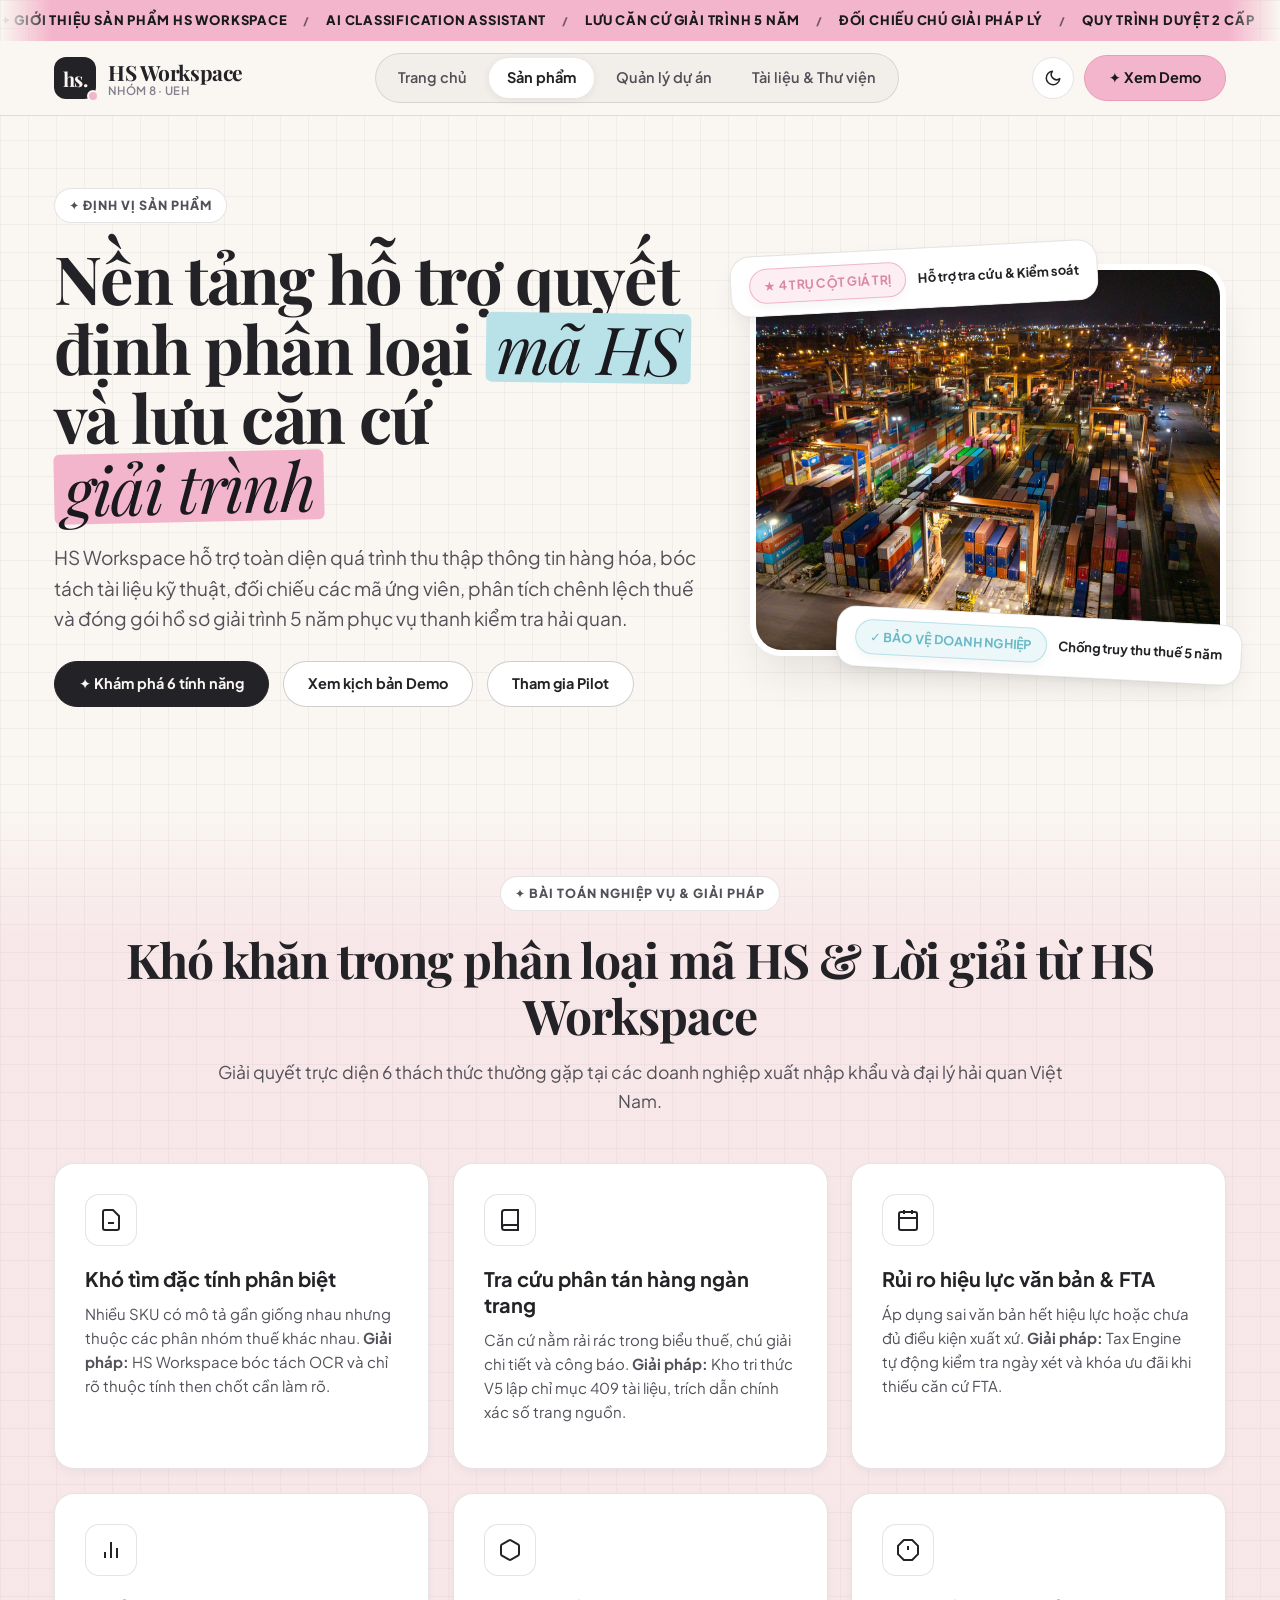
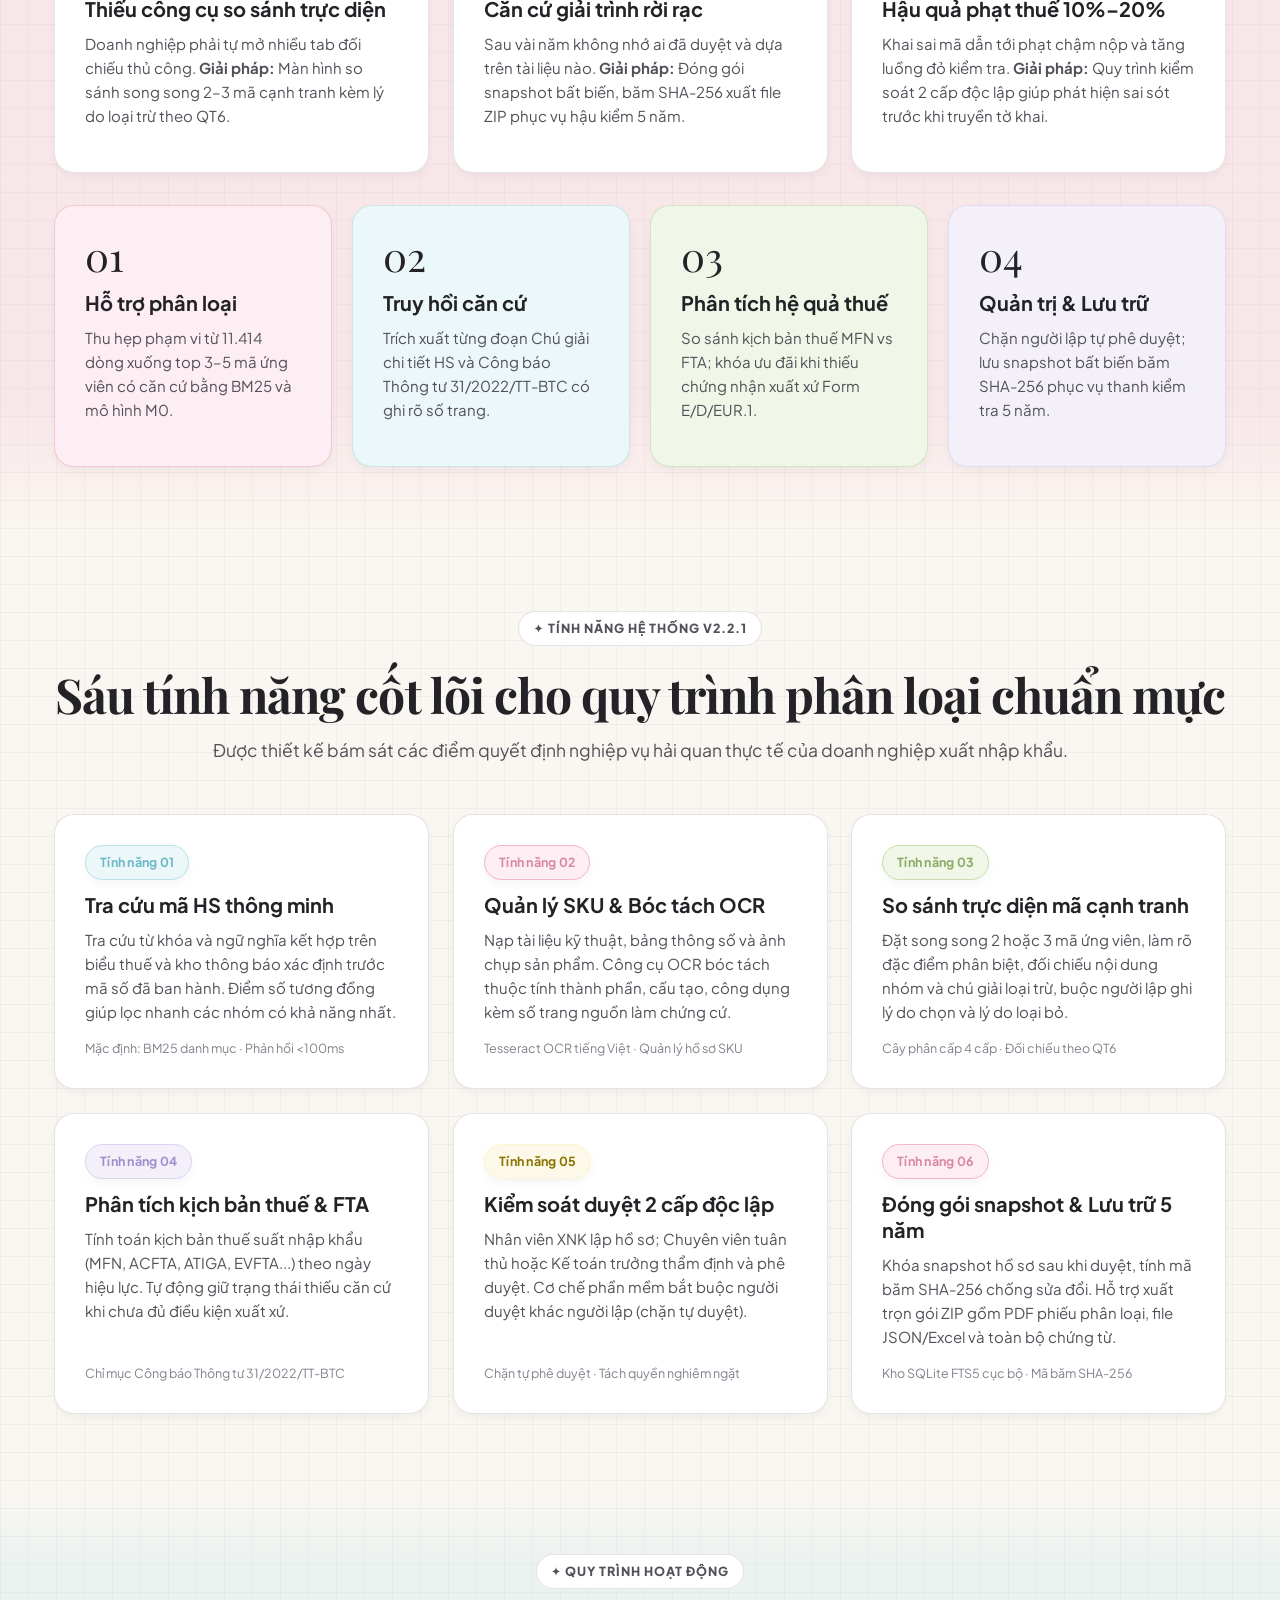
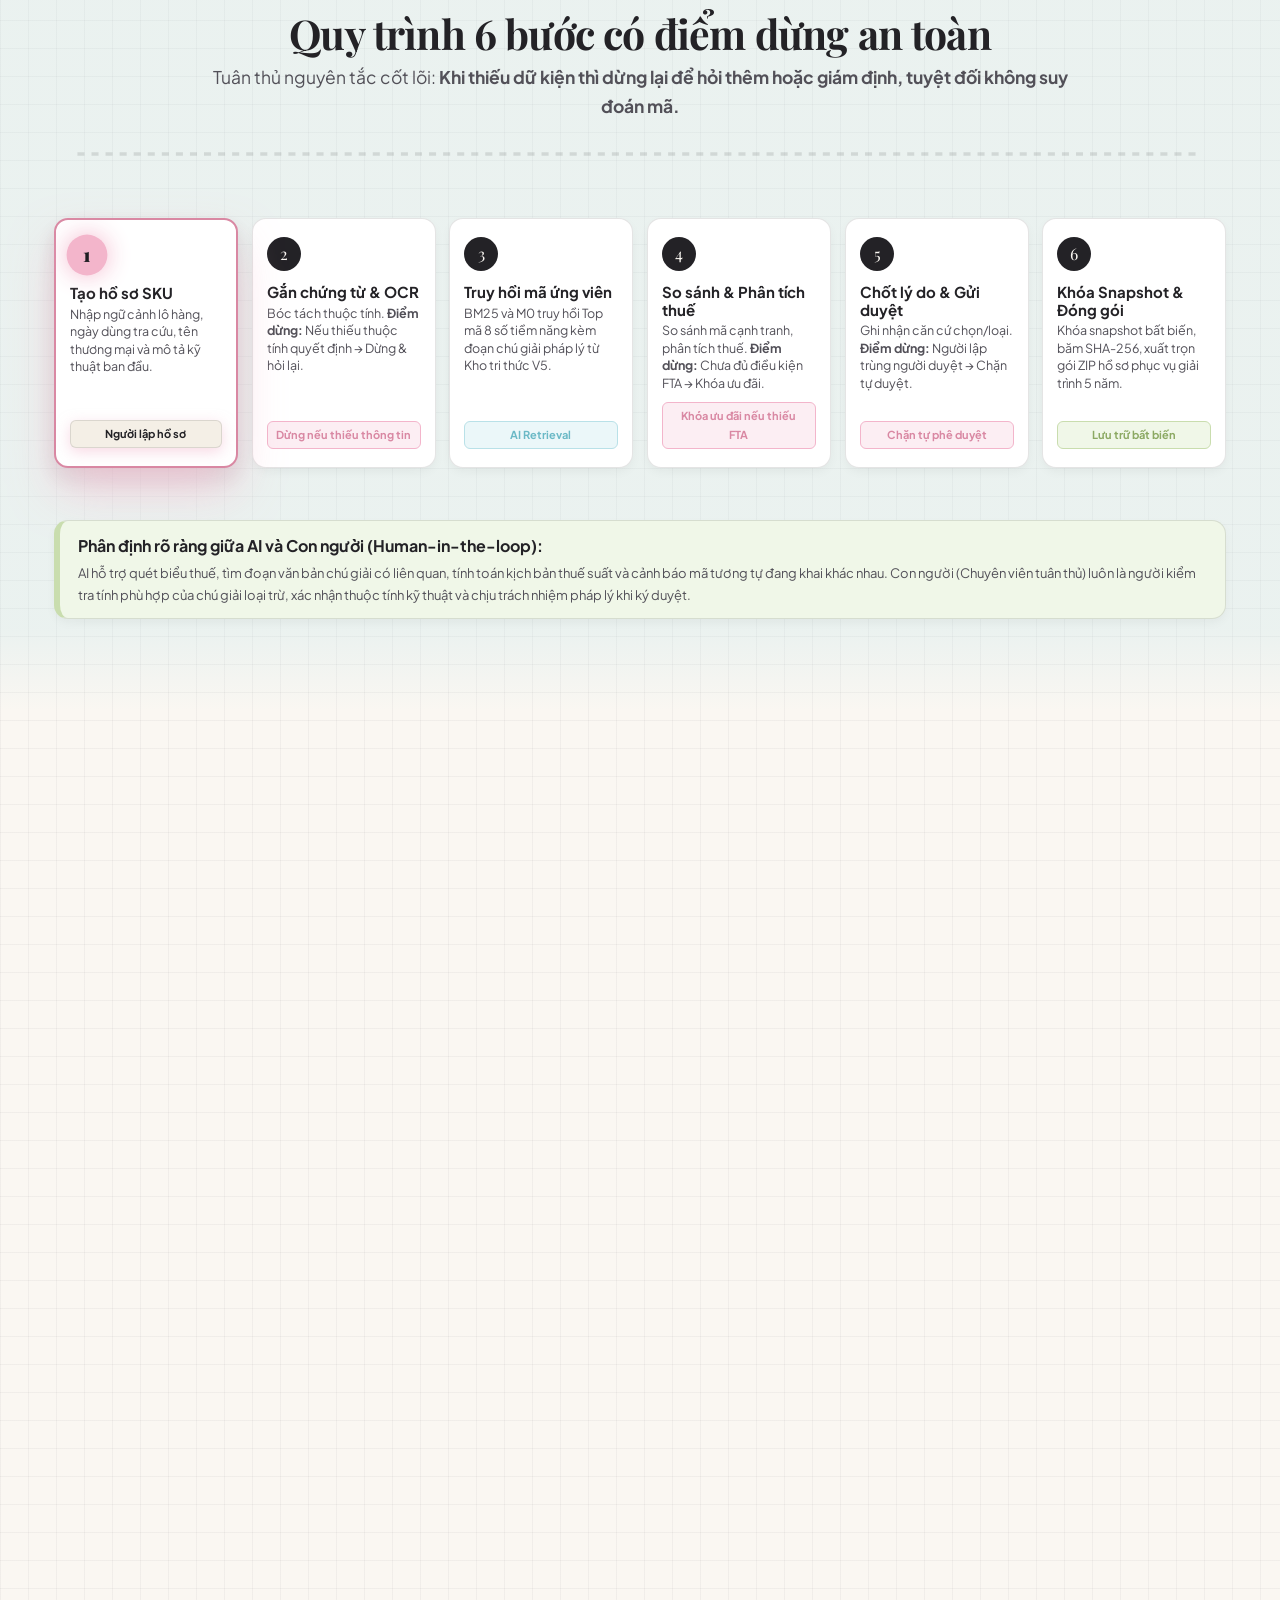
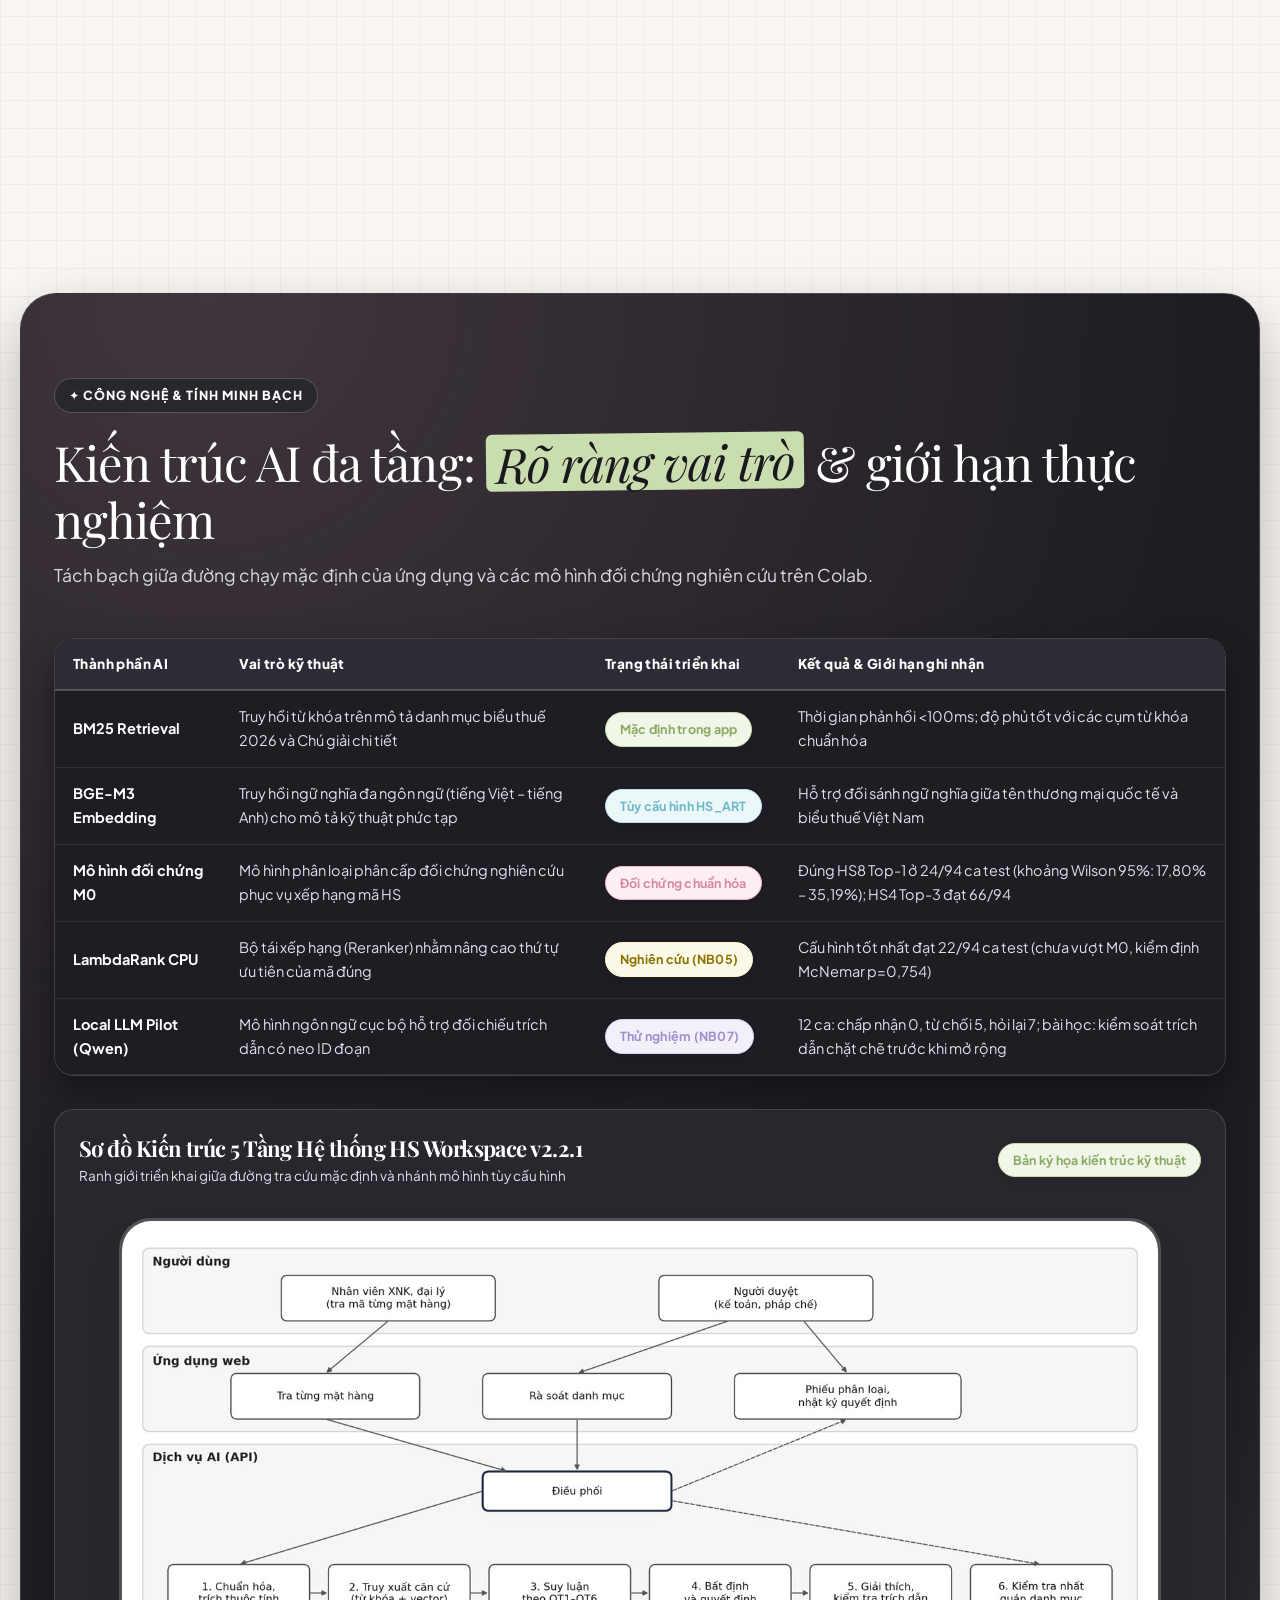
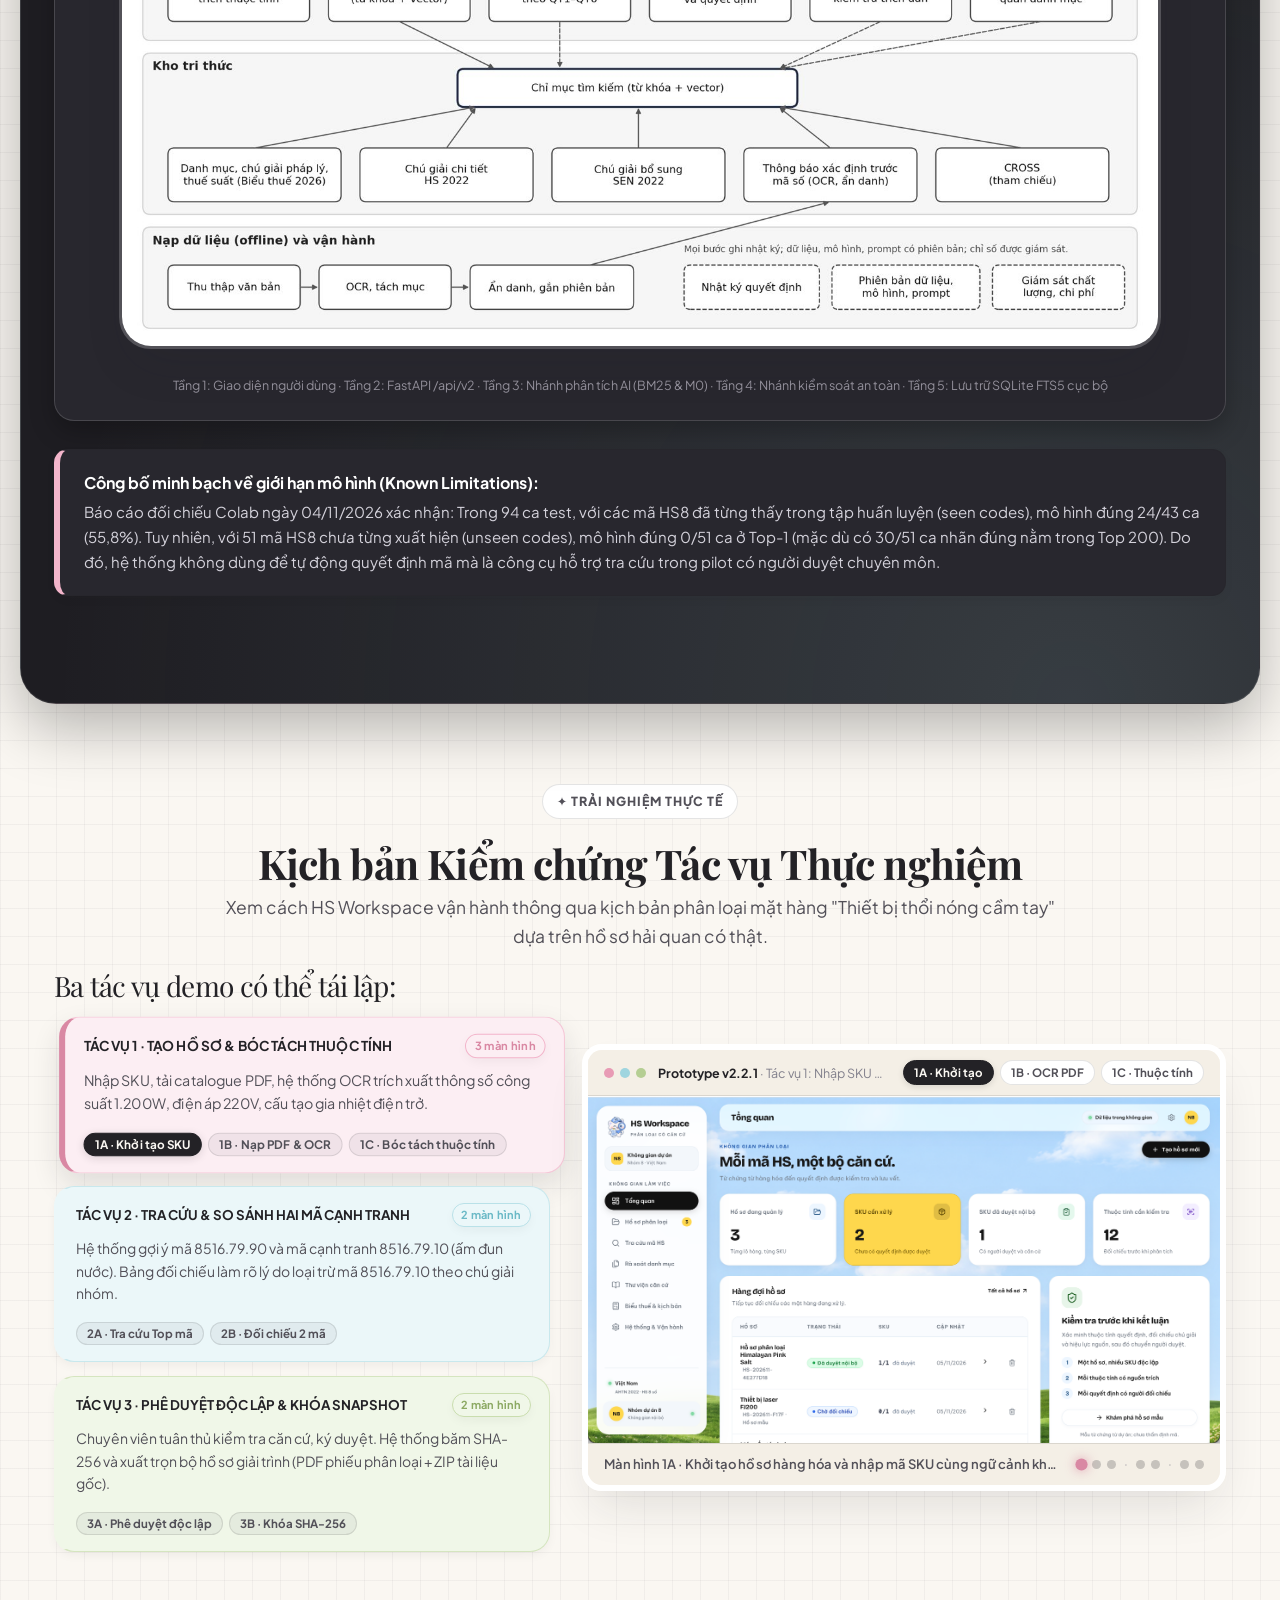
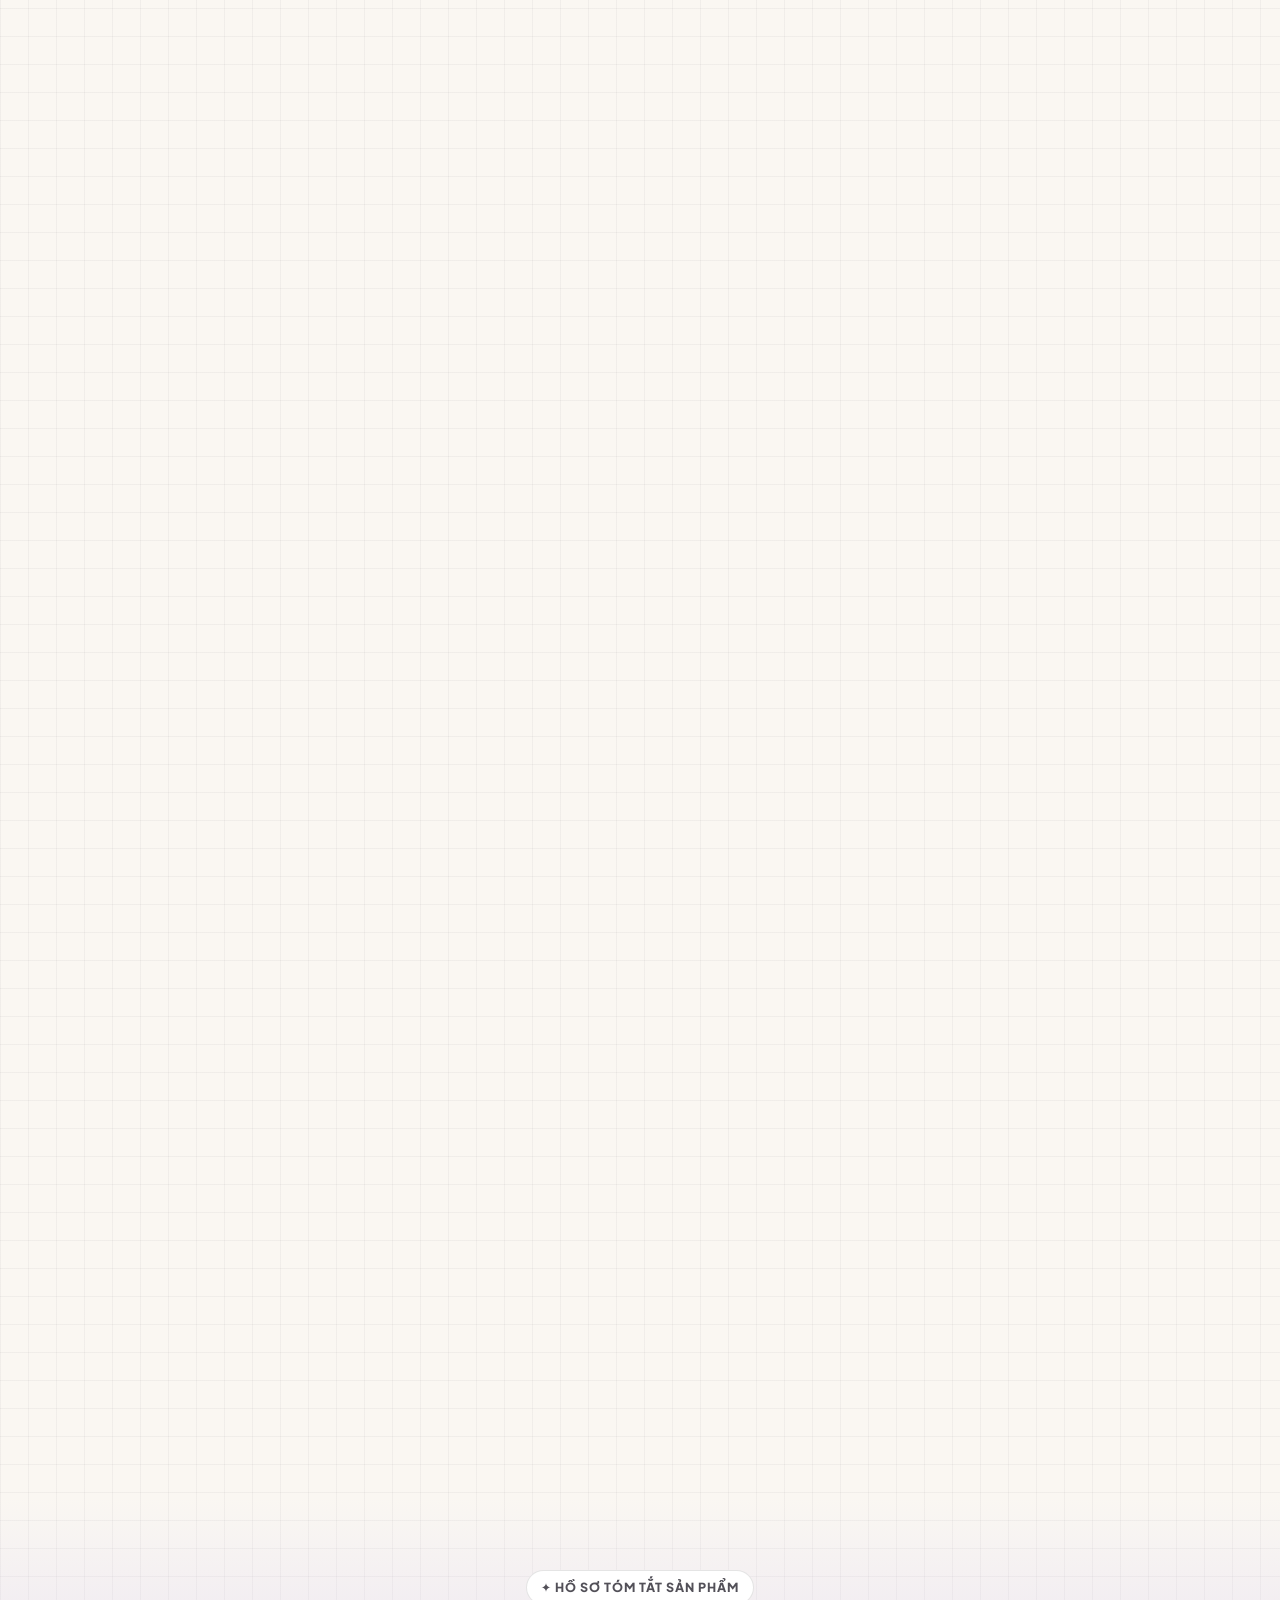
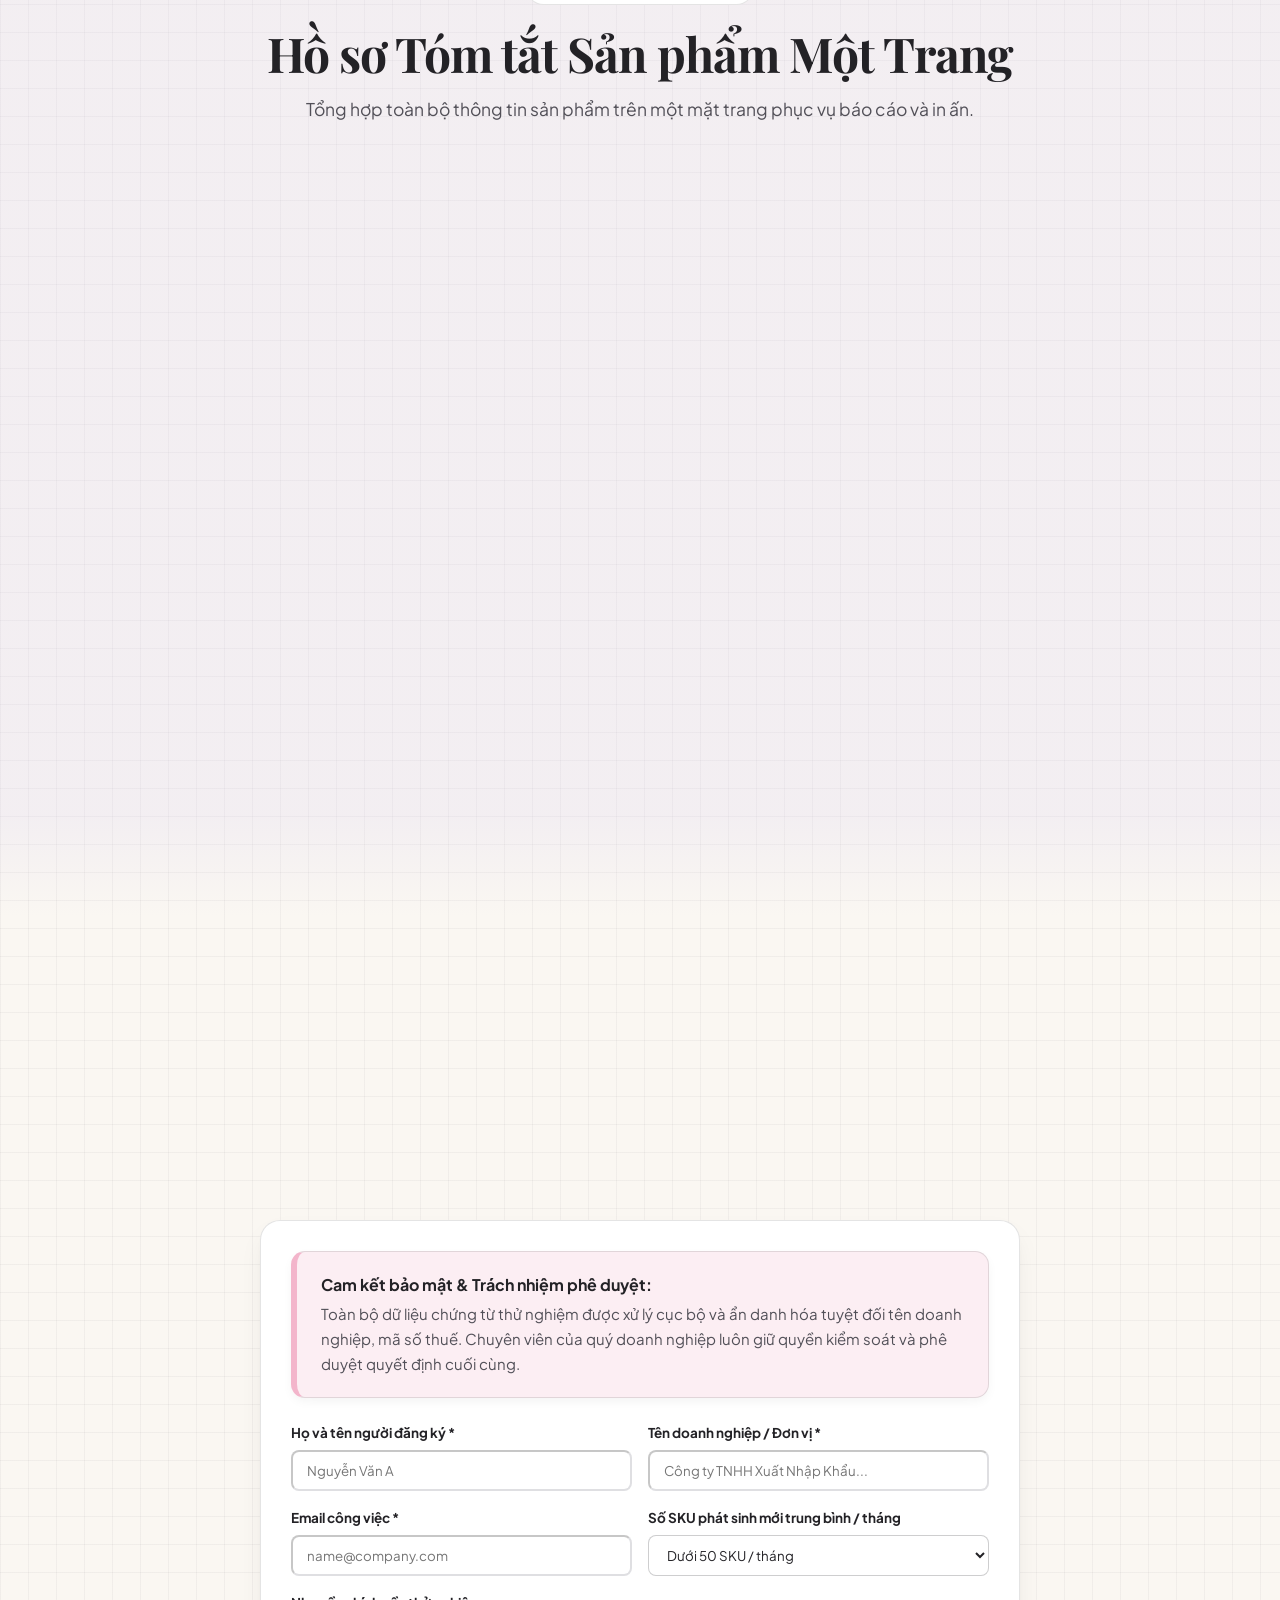
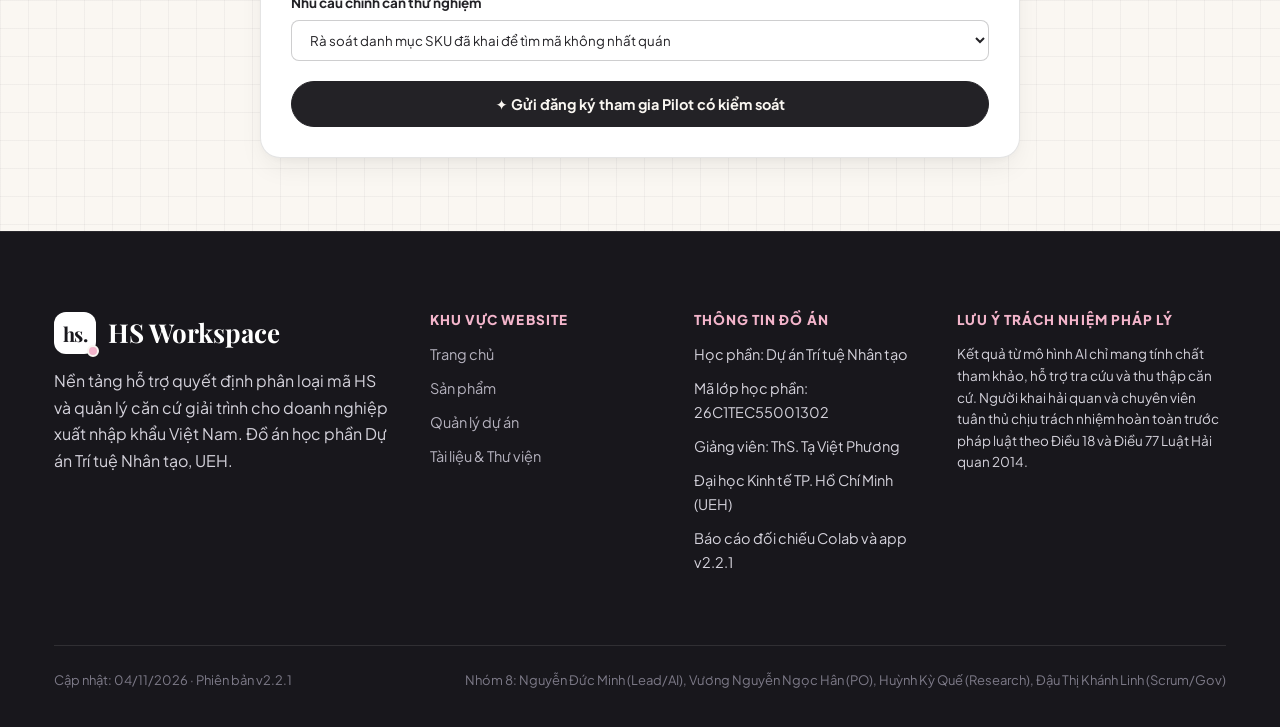
==== commit efe65e64: "update v1" ====
--- a/product.html
+++ b/product.html
@@ -358,31 +358,106 @@
  <div class="hero-grid reveal" id="demo-showcase-grid">
   <div>
    <h3 class="editorial-serif" style="font-size:28px;margin-bottom:16px">Ba tác vụ demo có thể tái lập:</h3>
+   
+   <!-- TASK 1 -->
    <div class="card card-pink demo-task-card active" id="demo-task-1" data-task="1" style="margin-bottom:14px;cursor:pointer">
-    <small><b>TÁC VỤ 1 · TẠO HỒ SƠ & BÓC TÁCH THUỘC TÍNH</b></small>
-    <p style="margin:6px 0 0">Nhập SKU, tải catalogue PDF, hệ thống OCR trích xuất thông số công suất 1.200W, điện áp 220V, cấu tạo gia nhiệt điện trở.</p>
-   </div>
+    <div style="display:flex;justify-content:space-between;align-items:center;margin-bottom:6px">
+     <small><b>TÁC VỤ 1 · TẠO HỒ SƠ & BÓC TÁCH THUỘC TÍNH</b></small>
+     <span class="sticker sticker-pink" style="padding:2px 8px;font-size:11px">3 màn hình</span>
+    </div>
+    <p style="margin:4px 0 10px;font-size:14px">Nhập SKU, tải catalogue PDF, hệ thống OCR trích xuất thông số công suất 1.200W, điện áp 220V, cấu tạo gia nhiệt điện trở.</p>
+    <div class="demo-sub-badge-row">
+     <button type="button" class="sub-step-chip active" data-img="demo-img-1a">1A · Khởi tạo SKU</button>
+     <button type="button" class="sub-step-chip" data-img="demo-img-1b">1B · Nạp PDF & OCR</button>
+     <button type="button" class="sub-step-chip" data-img="demo-img-1c">1C · Bóc tách thuộc tính</button>
+    </div>
+   </div>
+
+   <!-- TASK 2 -->
    <div class="card card-blue demo-task-card" id="demo-task-2" data-task="2" style="margin-bottom:14px;cursor:pointer">
-    <small><b>TÁC VỤ 2 · TRA CỨU & SO SÁNH HAI MÃ CẠNH TRANH</b></small>
-    <p style="margin:6px 0 0">Hệ thống gợi ý mã 8516.79.90 và mã cạnh tranh 8516.79.10 (ấm đun nước). Bảng đối chiếu làm rõ lý do loại trừ mã 8516.79.10 theo chú giải nhóm.</p>
-   </div>
+    <div style="display:flex;justify-content:space-between;align-items:center;margin-bottom:6px">
+     <small><b>TÁC VỤ 2 · TRA CỨU & SO SÁNH HAI MÃ CẠNH TRANH</b></small>
+     <span class="sticker sticker-blue" style="padding:2px 8px;font-size:11px">2 màn hình</span>
+    </div>
+    <p style="margin:4px 0 10px;font-size:14px">Hệ thống gợi ý mã 8516.79.90 và mã cạnh tranh 8516.79.10 (ấm đun nước). Bảng đối chiếu làm rõ lý do loại trừ mã 8516.79.10 theo chú giải nhóm.</p>
+    <div class="demo-sub-badge-row">
+     <button type="button" class="sub-step-chip" data-img="demo-img-2a">2A · Tra cứu Top mã</button>
+     <button type="button" class="sub-step-chip" data-img="demo-img-2b">2B · Đối chiếu 2 mã</button>
+    </div>
+   </div>
+
+   <!-- TASK 3 -->
    <div class="card card-mint demo-task-card" id="demo-task-3" data-task="3" style="margin-bottom:14px;cursor:pointer">
-    <small><b>TÁC VỤ 3 · PHÊ DUYỆT ĐỘC LẬP & KHÓA SNAPSHOT</b></small>
-    <p style="margin:6px 0 0">Chuyên viên tuân thủ kiểm tra căn cứ, ký duyệt. Hệ thống băm SHA-256 và xuất trọn bộ hồ sơ giải trình (PDF phiếu phân loại + ZIP tài liệu gốc).</p>
-   </div>
-  </div>
-
-  <figure class="collage-frame" style="position:sticky;top:100px;align-self:start">
-   <div style="background:var(--bg-alt);padding:10px 14px;border-bottom:1px solid var(--border);display:flex;align-items:center;gap:6px">
-    <span style="width:10px;height:10px;border-radius:50%;background:#E89BB5"></span>
-    <span style="width:10px;height:10px;border-radius:50%;background:#9FD5DF"></span>
-    <span style="width:10px;height:10px;border-radius:50%;background:#B5CE93"></span>
-    <small id="demo-indicator" style="margin-left:auto;font-weight:700;color:var(--ink-muted)">Tác vụ 1: Nhập SKU & Bóc tách OCR</small>
-   </div>
-   <div class="demo-screens-wrapper" style="position:relative;background:#FFFFFF;overflow:hidden;border-radius:0 0 var(--r-md) var(--r-md)">
-    <img src="assets/demo-task-1.jpg" id="demo-img-1" class="demo-screen-img active" alt="Tác vụ 1: Bóc tách thuộc tính OCR">
-    <img src="assets/demo-task-2.jpg" id="demo-img-2" class="demo-screen-img" alt="Tác vụ 2: Tra cứu & so sánh mã cạnh tranh">
-    <img src="assets/demo-task-3.jpg" id="demo-img-3" class="demo-screen-img" alt="Tác vụ 3: Phê duyệt độc lập & khóa snapshot">
+    <div style="display:flex;justify-content:space-between;align-items:center;margin-bottom:6px">
+     <small><b>TÁC VỤ 3 · PHÊ DUYỆT ĐỘC LẬP & KHÓA SNAPSHOT</b></small>
+     <span class="sticker sticker-mint" style="padding:2px 8px;font-size:11px">2 màn hình</span>
+    </div>
+    <p style="margin:4px 0 10px;font-size:14px">Chuyên viên tuân thủ kiểm tra căn cứ, ký duyệt. Hệ thống băm SHA-256 và xuất trọn bộ hồ sơ giải trình (PDF phiếu phân loại + ZIP tài liệu gốc).</p>
+    <div class="demo-sub-badge-row">
+     <button type="button" class="sub-step-chip" data-img="demo-img-3a">3A · Phê duyệt độc lập</button>
+     <button type="button" class="sub-step-chip" data-img="demo-img-3b">3B · Khóa SHA-256</button>
+    </div>
+   </div>
+  </div>
+
+  <figure class="collage-frame" style="position:relative;margin:0;align-self:center;box-shadow:var(--shadow-lg);border-radius:var(--r-lg);overflow:hidden">
+   <!-- Mock Window Header -->
+   <div class="demo-window-header">
+    <div class="demo-window-dots">
+     <span style="background:#E89BB5"></span>
+     <span style="background:#9FD5DF"></span>
+     <span style="background:#B5CE93"></span>
+    </div>
+    <div class="demo-window-title">
+     <b>Prototype v2.2.1</b> · <span id="demo-indicator">Tác vụ 1: Nhập SKU & Bóc tách OCR</span>
+    </div>
+    <div class="demo-toolbar-tabs">
+     <div class="task-tabs-group" id="tabs-group-1">
+      <button type="button" class="tool-tab active" data-img="demo-img-1a">1A · Khởi tạo</button>
+      <button type="button" class="tool-tab" data-img="demo-img-1b">1B · OCR PDF</button>
+      <button type="button" class="tool-tab" data-img="demo-img-1c">1C · Thuộc tính</button>
+     </div>
+     <div class="task-tabs-group" id="tabs-group-2" style="display:none">
+      <button type="button" class="tool-tab" data-img="demo-img-2a">2A · Gợi ý mã</button>
+      <button type="button" class="tool-tab" data-img="demo-img-2b">2B · Đối chiếu</button>
+     </div>
+     <div class="task-tabs-group" id="tabs-group-3" style="display:none">
+      <button type="button" class="tool-tab" data-img="demo-img-3a">3A · Phê duyệt</button>
+      <button type="button" class="tool-tab" data-img="demo-img-3b">3B · Khóa SHA-256</button>
+     </div>
+    </div>
+   </div>
+
+   <!-- Mock Window Body: Screen Images -->
+   <div class="demo-screens-wrapper">
+    <!-- Task 1 Images -->
+    <img src="assets/demo_1a.png" id="demo-img-1a" class="demo-screen-img active" alt="Tác vụ 1A: Khởi tạo hồ sơ & nhập mã SKU" loading="lazy">
+    <img src="assets/demo_1b.png" id="demo-img-1b" class="demo-screen-img" alt="Tác vụ 1B: Tải catalogue PDF & OCR trích xuất" loading="lazy">
+    <img src="assets/demo_1c.png" id="demo-img-1c" class="demo-screen-img" alt="Tác vụ 1C: Bóc tách thuộc tính kỹ thuật quyết định" loading="lazy">
+
+    <!-- Task 2 Images -->
+    <img src="assets/demo_2a.png" id="demo-img-2a" class="demo-screen-img" alt="Tác vụ 2A: Tra cứu gợi ý Top mã HS tiềm năng" loading="lazy">
+    <img src="assets/demo_2b.png" id="demo-img-2b" class="demo-screen-img" alt="Tác vụ 2B: Bảng so sánh đối chiếu hai mã cạnh tranh" loading="lazy">
+
+    <!-- Task 3 Images (Swapped as requested: 3A shows demo_3b, 3B shows demo_3a) -->
+    <img src="assets/demo_3b.png" id="demo-img-3a" class="demo-screen-img" alt="Tác vụ 3A: Chuyên viên thẩm định căn cứ & ký duyệt độc lập" loading="lazy">
+    <img src="assets/demo_3a.png" id="demo-img-3b" class="demo-screen-img" alt="Tác vụ 3B: Khóa snapshot bất biến & mã băm SHA-256" loading="lazy">
+   </div>
+
+   <!-- Mock Window Caption Bar -->
+   <div class="demo-caption-bar">
+    <span id="demo-caption-text">Màn hình 1A · Khởi tạo hồ sơ hàng hóa và nhập mã SKU cùng ngữ cảnh khai báo</span>
+    <div class="demo-step-dots">
+     <span class="step-dot active" data-img="demo-img-1a" title="Bước 1A"></span>
+     <span class="step-dot" data-img="demo-img-1b" title="Bước 1B"></span>
+     <span class="step-dot" data-img="demo-img-1c" title="Bước 1C"></span>
+     <span class="step-dot-divider">·</span>
+     <span class="step-dot" data-img="demo-img-2a" title="Bước 2A"></span>
+     <span class="step-dot" data-img="demo-img-2b" title="Bước 2B"></span>
+     <span class="step-dot-divider">·</span>
+     <span class="step-dot" data-img="demo-img-3a" title="Bước 3A"></span>
+     <span class="step-dot" data-img="demo-img-3b" title="Bước 3B"></span>
+    </div>
    </div>
   </figure>
  </div>
--- a/assets/style.css
+++ b/assets/style.css
@@ -1508,11 +1508,14 @@
   }
 }
 
-/* ===== PRODUCT DEMO 3-TASK IMAGE SWITCHER ===== */
+/* ===== PRODUCT DEMO 3-TASK & 7-SCREEN INTERACTIVE SWITCHER ===== */
 .demo-task-card {
   cursor: pointer;
-  transition: all 0.25s cubic-bezier(0.16, 1, 0.3, 1);
+  transition: all 0.28s cubic-bezier(0.16, 1, 0.3, 1);
   border-left: 4px solid transparent;
+  padding: 16px 18px;
+  margin-bottom: 14px;
+  position: relative;
 }
 .demo-task-card:hover {
   transform: translateX(4px);
@@ -1525,12 +1528,142 @@
 .demo-task-card[data-task="2"].active { border-left-color: var(--c-blue-deep); }
 .demo-task-card[data-task="3"].active { border-left-color: var(--c-mint-deep); }
 
+.demo-sub-badge-row {
+  display: flex;
+  flex-wrap: wrap;
+  gap: 6px;
+  margin-top: 8px;
+}
+.sub-step-chip {
+  background: rgba(35, 34, 38, 0.05);
+  border: 1px solid var(--border);
+  border-radius: var(--r-pill);
+  padding: 3px 10px;
+  font-size: 11.5px;
+  font-weight: 700;
+  color: var(--ink-secondary);
+  cursor: pointer;
+  transition: all 0.2s ease;
+  font-family: var(--font-sans);
+}
+.sub-step-chip:hover {
+  background: var(--bg-alt);
+  color: var(--ink);
+  transform: translateY(-1px);
+}
+.sub-step-chip.active {
+  background: var(--ink);
+  color: var(--bg);
+  border-color: var(--ink);
+  box-shadow: 0 2px 8px rgba(35, 34, 38, 0.15);
+}
+:root[data-theme="dark"] .sub-step-chip {
+  background: rgba(255, 255, 255, 0.06);
+  border-color: rgba(255, 255, 255, 0.15);
+  color: #C8C5CE;
+}
+:root[data-theme="dark"] .sub-step-chip:hover {
+  background: rgba(255, 255, 255, 0.12);
+  color: #FFFFFF;
+}
+:root[data-theme="dark"] .sub-step-chip.active {
+  background: #FFFFFF;
+  color: #141317;
+  border-color: #FFFFFF;
+}
+
+/* Mockup Window Toolbar & Header */
+.demo-window-header {
+  background: var(--bg-alt);
+  padding: 10px 16px;
+  border-bottom: 1.5px solid var(--border);
+  display: flex;
+  align-items: center;
+  gap: 12px;
+  flex-wrap: wrap;
+}
+.demo-window-dots {
+  display: flex;
+  align-items: center;
+  gap: 6px;
+  flex: none;
+}
+.demo-window-dots span {
+  width: 10px;
+  height: 10px;
+  border-radius: 50%;
+  display: inline-block;
+}
+.demo-window-title {
+  font-size: 12.5px;
+  color: var(--ink-muted);
+  white-space: nowrap;
+  overflow: hidden;
+  text-overflow: ellipsis;
+  flex: 1;
+  min-width: 160px;
+}
+.demo-window-title b {
+  color: var(--ink);
+}
+.demo-toolbar-tabs {
+  display: flex;
+  align-items: center;
+  gap: 6px;
+}
+.task-tabs-group {
+  display: flex;
+  gap: 6px;
+}
+.tool-tab {
+  background: var(--bg-card);
+  border: 1px solid var(--border);
+  border-radius: var(--r-pill);
+  padding: 4px 10px;
+  font-size: 11.5px;
+  font-weight: 700;
+  color: var(--ink-secondary);
+  cursor: pointer;
+  transition: all 0.2s ease;
+  font-family: var(--font-sans);
+  white-space: nowrap;
+}
+.tool-tab:hover {
+  background: var(--c-butter);
+  color: var(--ink);
+  transform: translateY(-1px);
+}
+.tool-tab.active {
+  background: var(--ink);
+  color: var(--bg);
+  border-color: var(--ink);
+  box-shadow: 0 2px 6px rgba(0, 0, 0, 0.12);
+}
+:root[data-theme="dark"] .demo-window-header {
+  background: #1C1B20;
+  border-color: rgba(255, 255, 255, 0.12);
+}
+:root[data-theme="dark"] .tool-tab {
+  background: rgba(255, 255, 255, 0.08);
+  border-color: rgba(255, 255, 255, 0.14);
+  color: #C8C5CE;
+}
+:root[data-theme="dark"] .tool-tab:hover {
+  background: rgba(255, 255, 255, 0.14);
+  color: #FFFFFF;
+}
+:root[data-theme="dark"] .tool-tab.active {
+  background: #FFFFFF;
+  color: #141317;
+  border-color: #FFFFFF;
+}
+
+/* Screens Container with 2940x1610 exact aspect ratio */
 .demo-screens-wrapper {
   position: relative;
-  background: #FFFFFF;
+  background: #F4F5F7;
   overflow: hidden;
-  border-radius: 0 0 var(--r-md) var(--r-md);
-  aspect-ratio: 1400 / 866;
+  aspect-ratio: 2940 / 1610;
   width: 100%;
 }
 .demo-screen-img {
@@ -1539,10 +1672,11 @@
   left: 0;
   width: 100%;
   height: 100%;
-  object-fit: cover;
+  object-fit: contain;
+  background: #FFFFFF;
   opacity: 0;
   display: block !important;
-  transition: opacity 0.35s ease, transform 0.35s ease;
+  transition: opacity 0.32s cubic-bezier(0.16, 1, 0.3, 1), transform 0.32s cubic-bezier(0.16, 1, 0.3, 1);
   transform: scale(0.99);
   pointer-events: none;
 }
@@ -1550,6 +1684,67 @@
   opacity: 1;
   transform: scale(1);
   pointer-events: auto;
+}
+
+/* Caption and Step Dots Bar */
+.demo-caption-bar {
+  background: var(--bg-alt);
+  padding: 10px 16px;
+  border-top: 1px solid var(--border);
+  display: flex;
+  justify-content: space-between;
+  align-items: center;
+  gap: 14px;
+  font-size: 13px;
+  color: var(--ink-secondary);
+}
+.demo-caption-bar span {
+  font-weight: 600;
+  white-space: nowrap;
+  overflow: hidden;
+  text-overflow: ellipsis;
+}
+.demo-step-dots {
+  display: flex;
+  align-items: center;
+  gap: 6px;
+  flex: none;
+}
+.step-dot {
+  width: 9px;
+  height: 9px;
+  border-radius: 50%;
+  background: var(--border-strong);
+  cursor: pointer;
+  transition: all 0.2s ease;
+  display: inline-block;
+}
+.step-dot:hover {
+  background: var(--ink-secondary);
+  transform: scale(1.2);
+}
+.step-dot.active {
+  background: var(--c-pink-deep);
+  transform: scale(1.35);
+  box-shadow: 0 0 8px rgba(217, 136, 163, 0.8);
+}
+.step-dot-divider {
+  font-size: 11px;
+  color: var(--ink-muted);
+  opacity: 0.5;
+  margin: 0 2px;
+}
+
+:root[data-theme="dark"] .demo-caption-bar {
+  background: #18171C;
+  border-color: rgba(255, 255, 255, 0.1);
+  color: #C8C5CE;
+}
+:root[data-theme="dark"] .demo-screens-wrapper {
+  background: #121115;
+}
+:root[data-theme="dark"] .demo-screen-img {
+  background: #151419;
 }
 
 /* ===== MOTION & SCROLL REVEAL ===== */
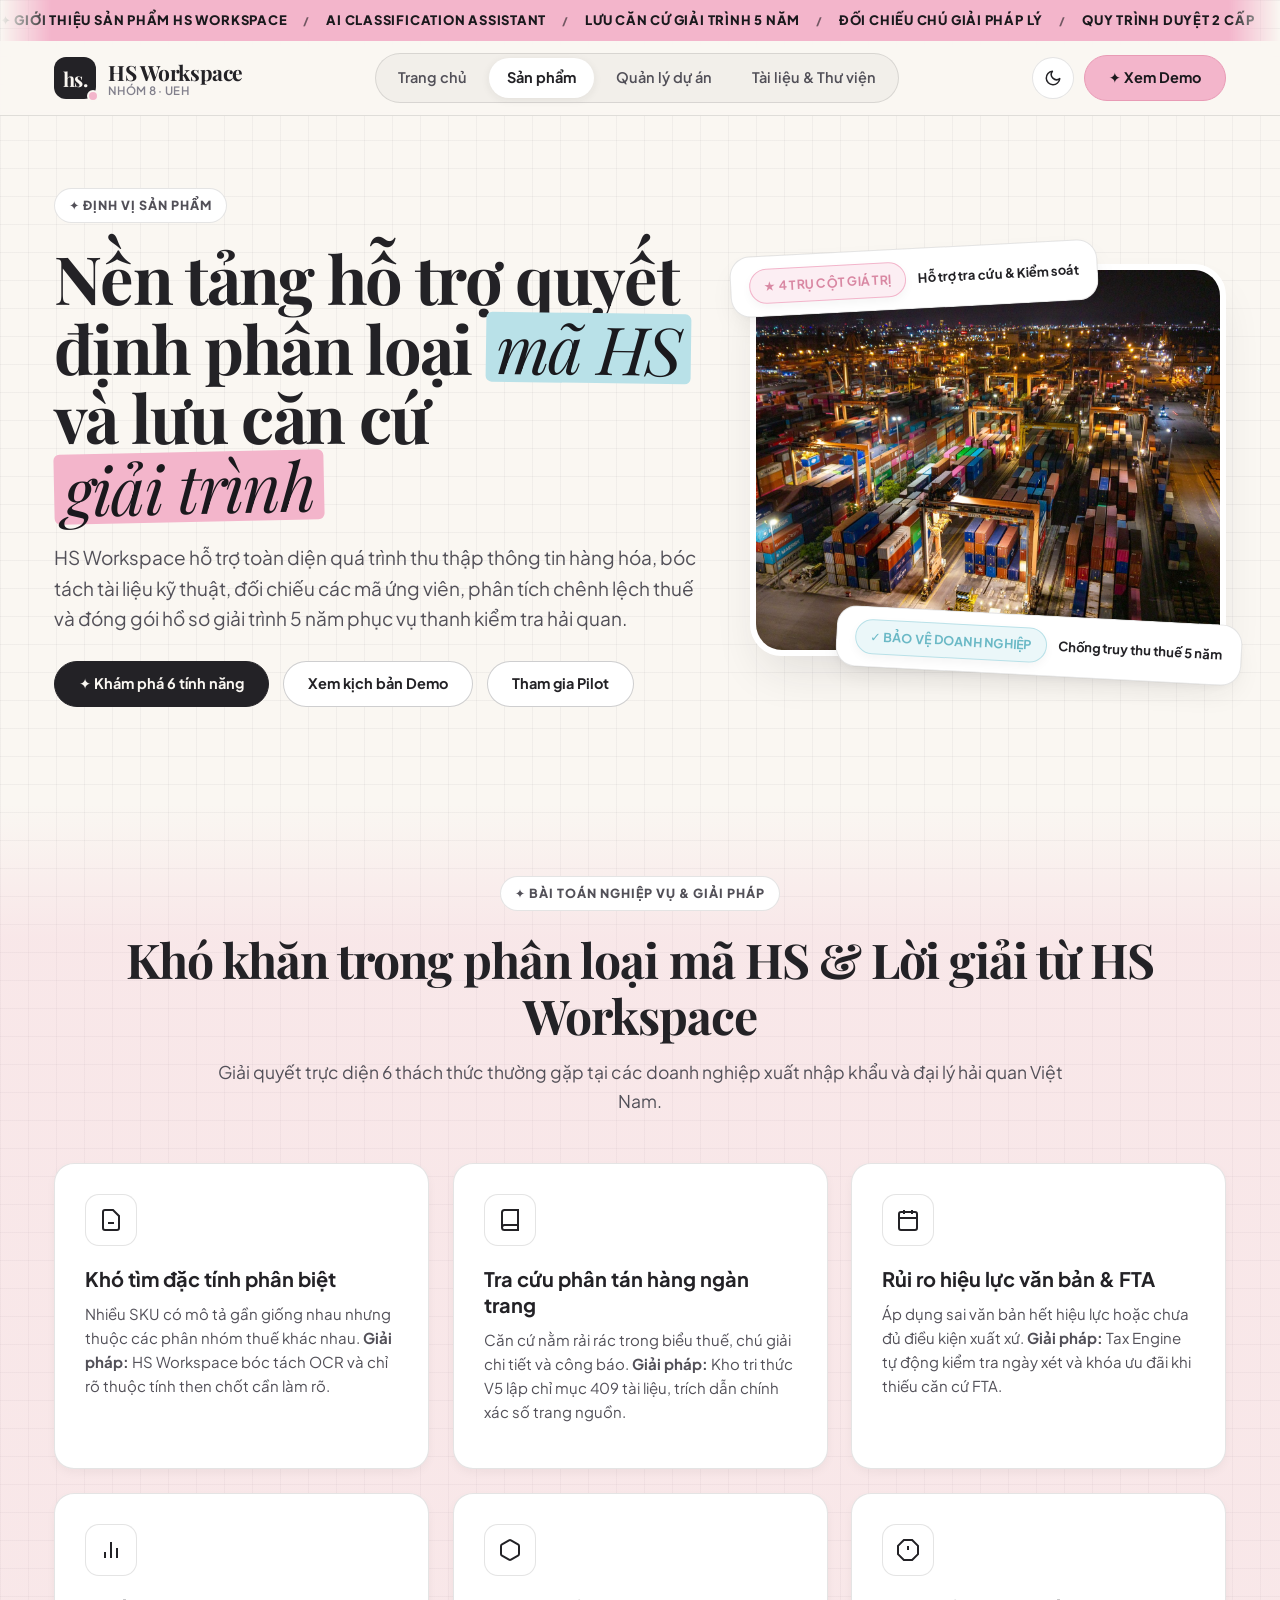
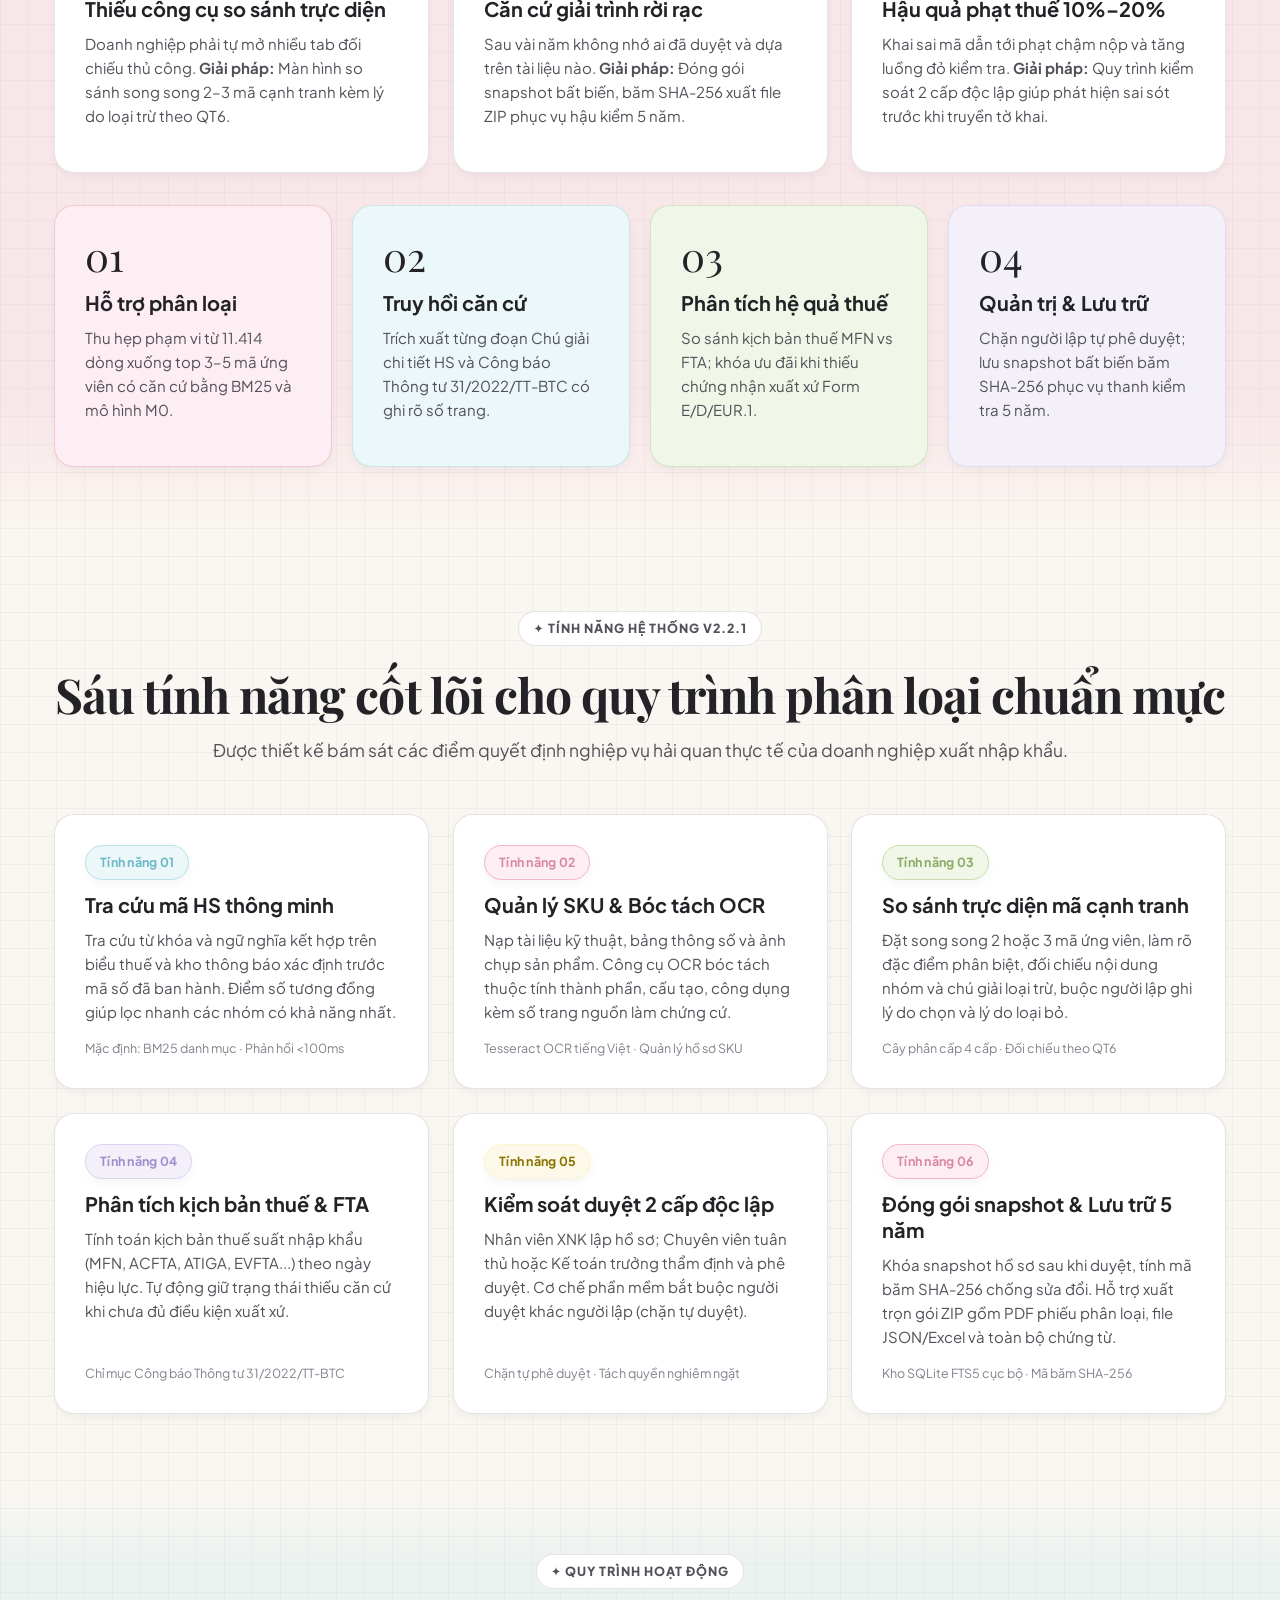
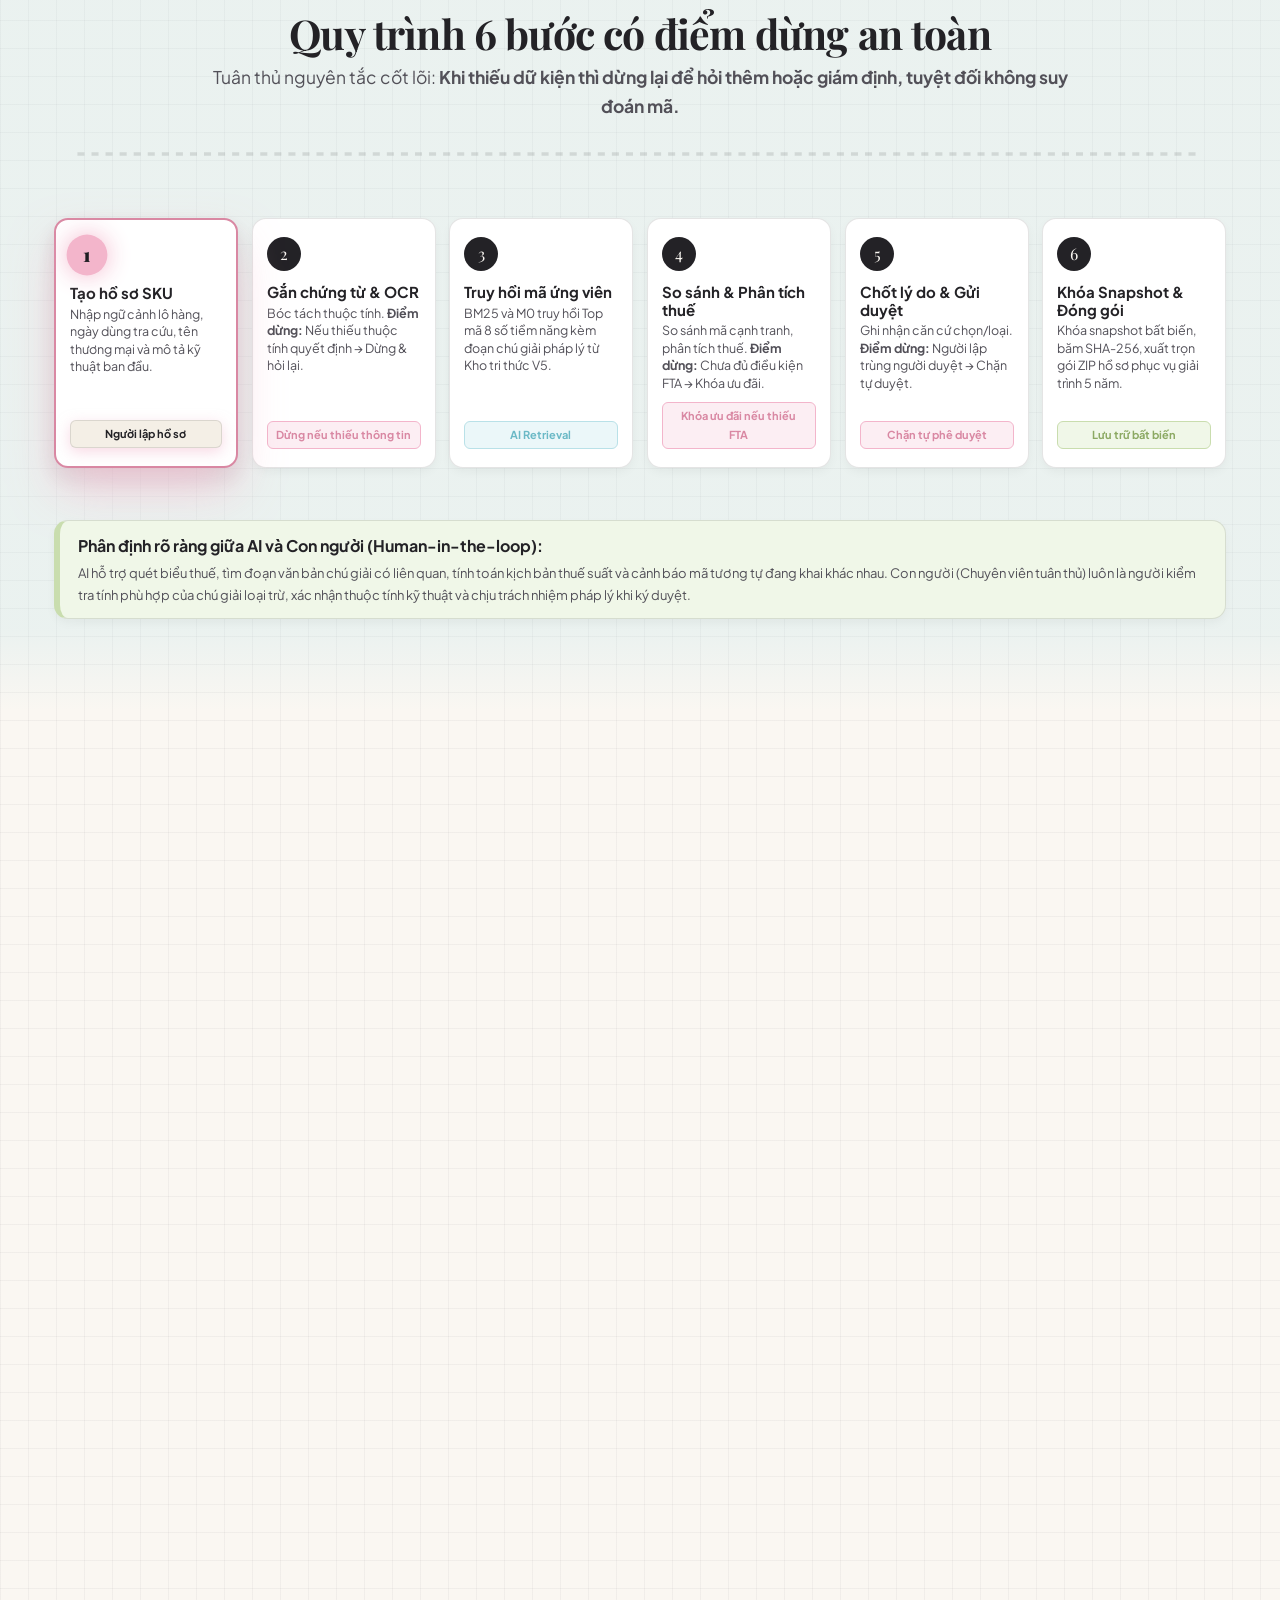
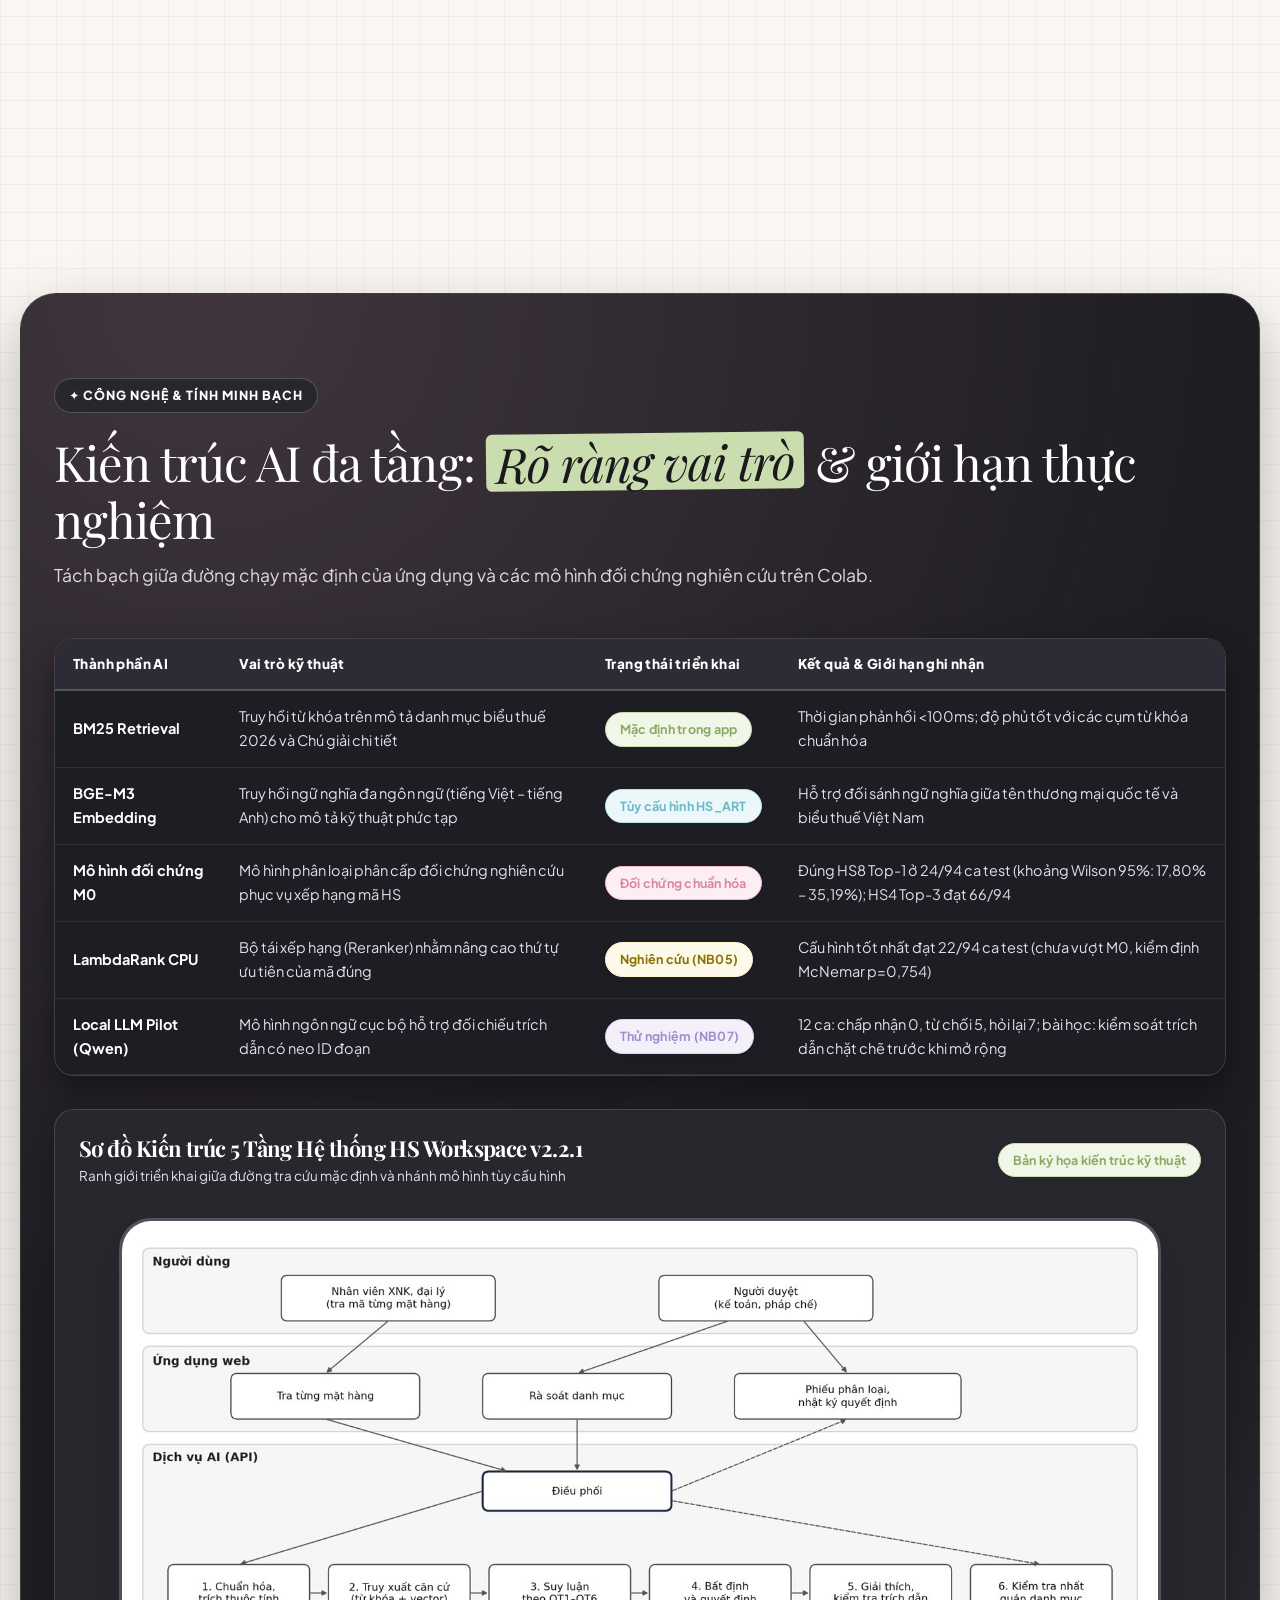
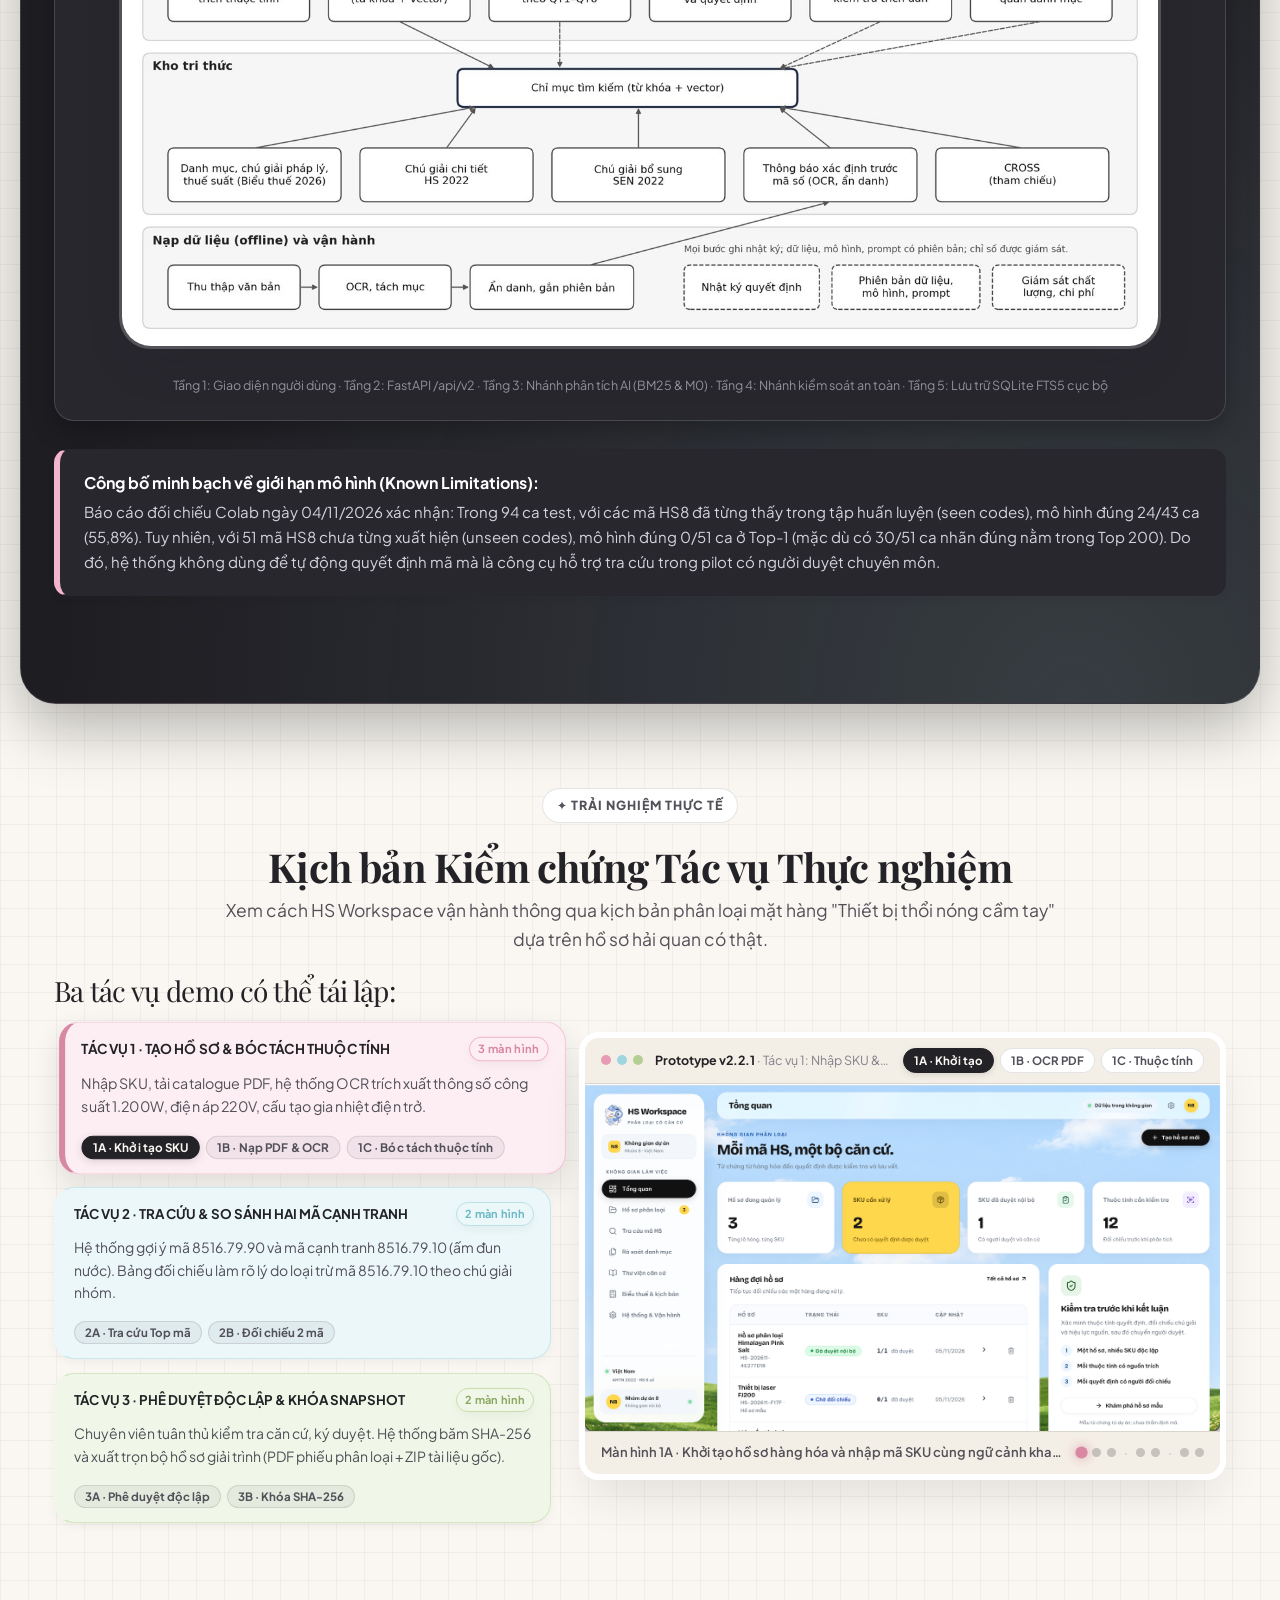
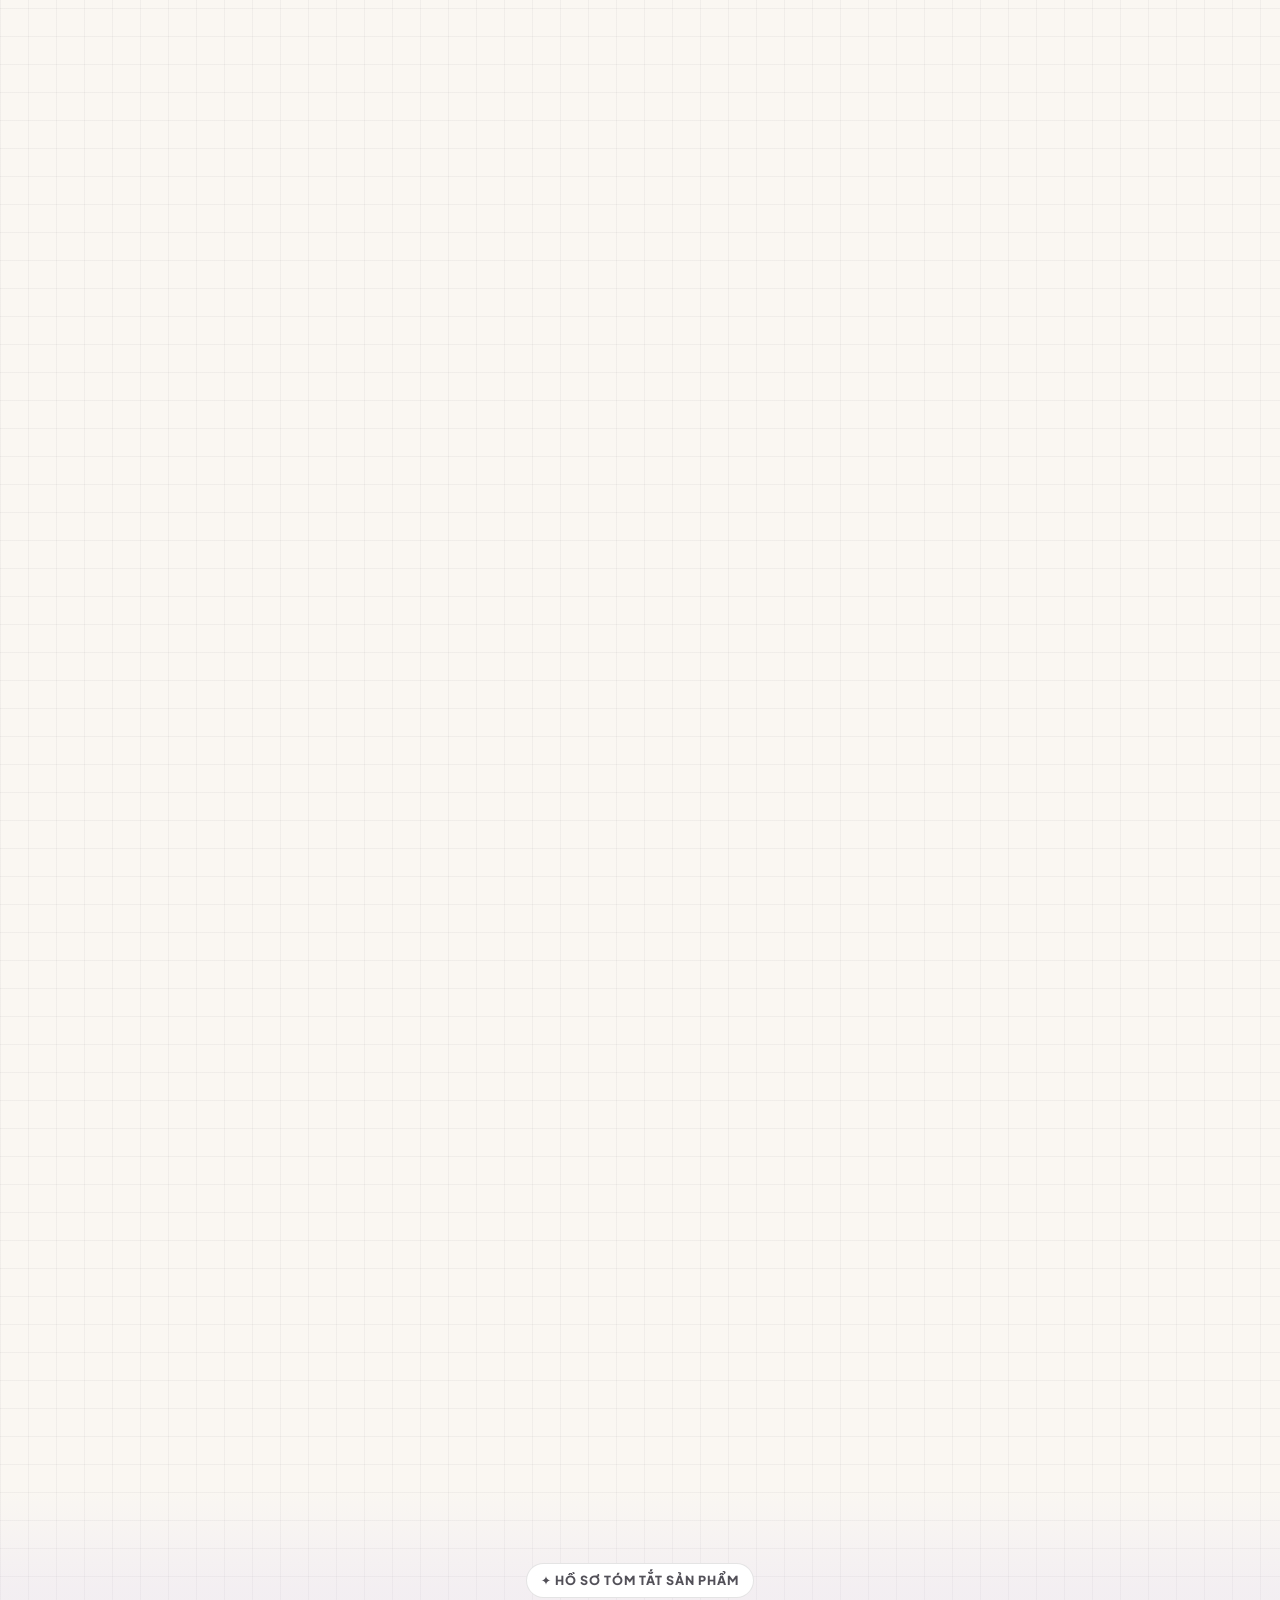
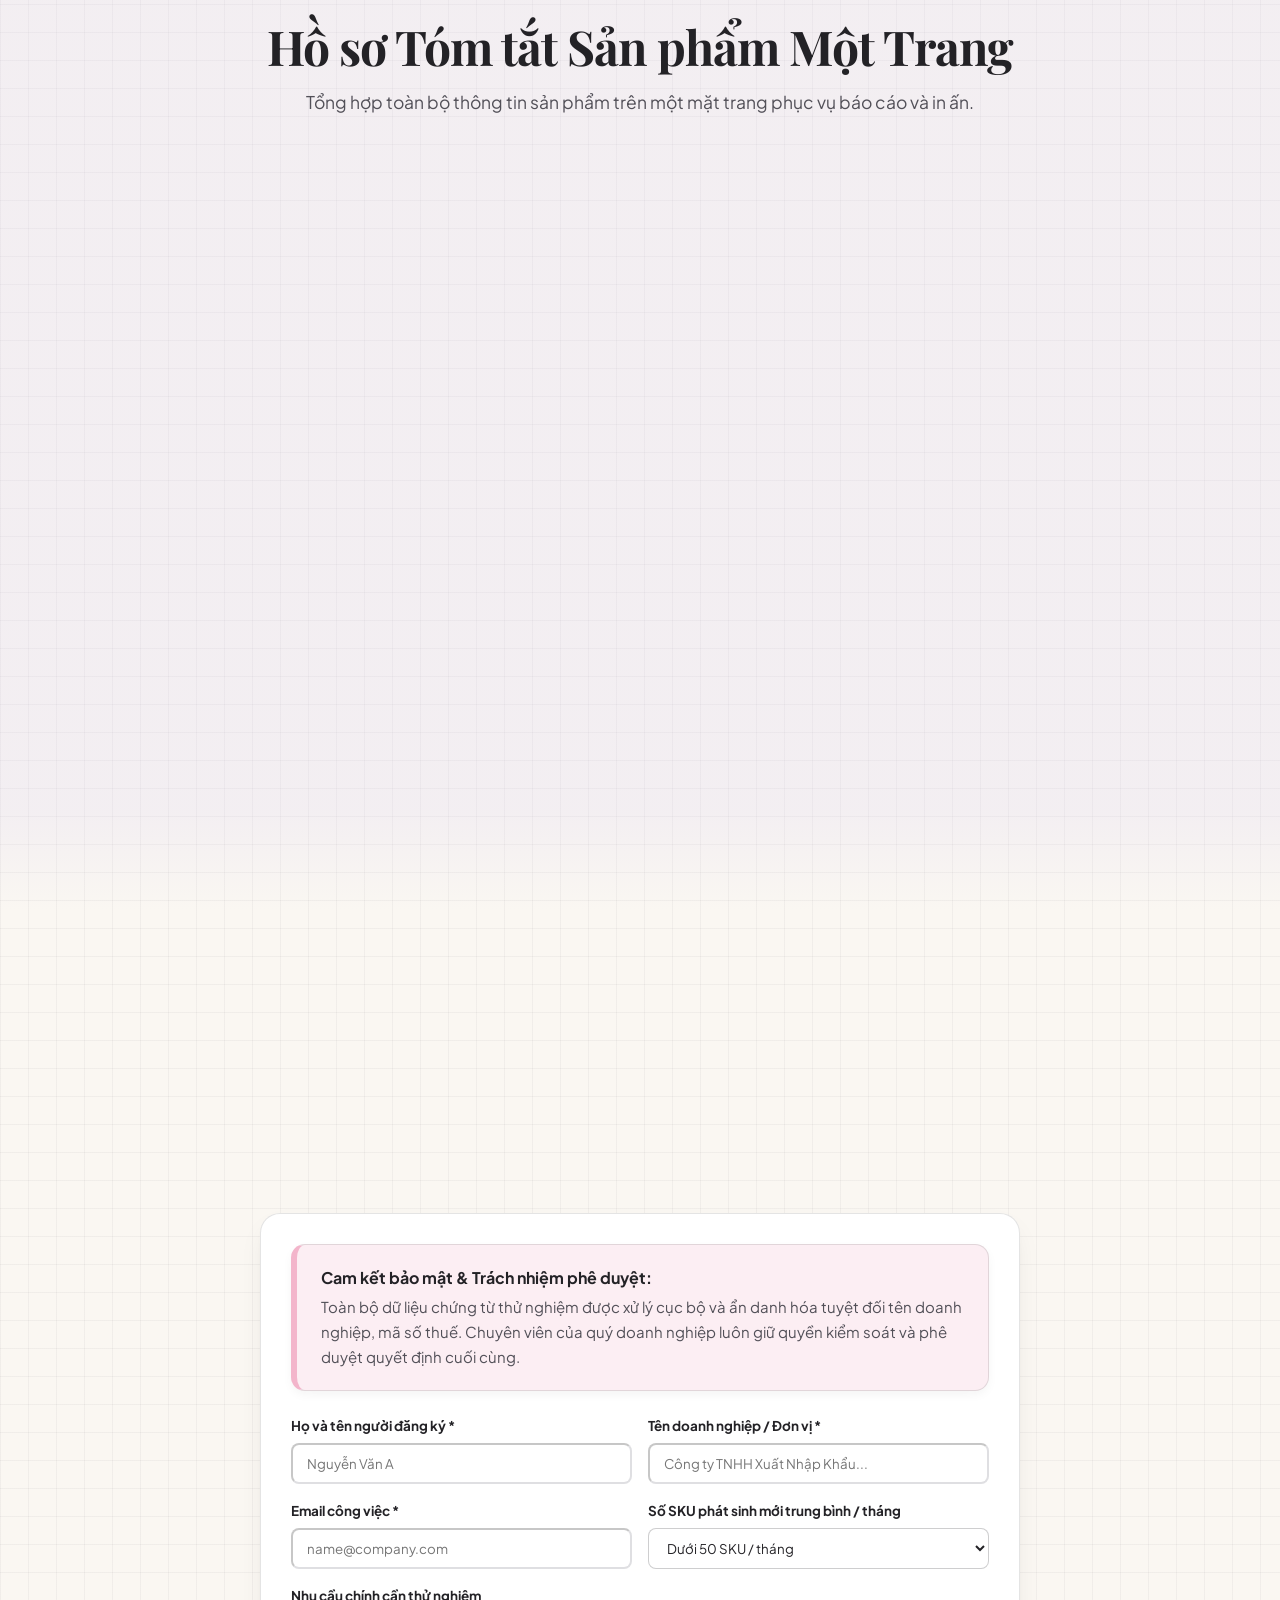
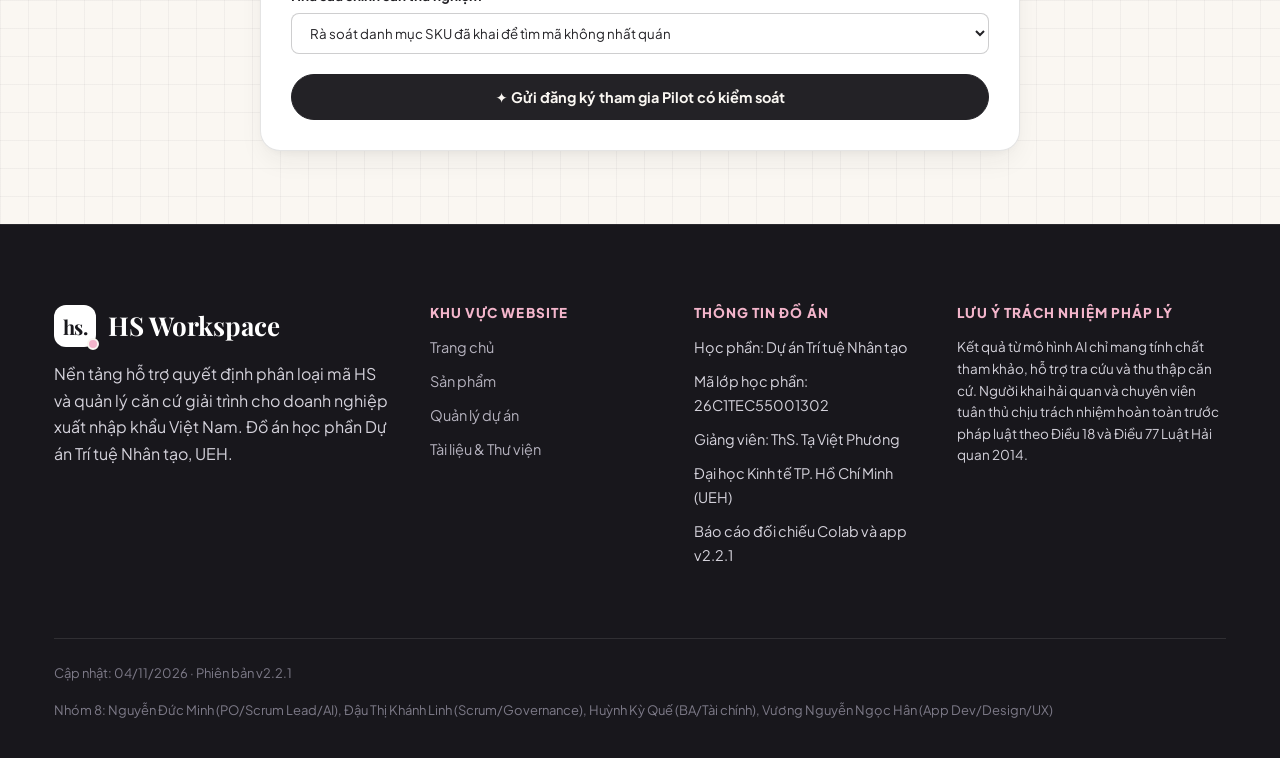
==== commit 2eb3f790: "update quan ly du an" ====
--- a/product.html
+++ b/product.html
@@ -604,7 +604,7 @@
  </div>
  <div class="footer-bottom">
   <span>Cập nhật: 04/11/2026 · Phiên bản v2.2.1</span>
-  <span>Nhóm 8: Nguyễn Đức Minh (Lead/AI), Vương Nguyễn Ngọc Hân (PO), Huỳnh Kỳ Quế (Research), Đậu Thị Khánh Linh (Scrum/Gov)</span>
+  <span>Nhóm 8: Nguyễn Đức Minh (PO/Scrum Lead/AI), Đậu Thị Khánh Linh (Scrum/Governance), Huỳnh Kỳ Quế (BA/Tài chính), Vương Nguyễn Ngọc Hân (App Dev/Design/UX)</span>
  </div>
 </div></footer>
 <script src="assets/vendor/gsap.min.js"></script>
--- a/assets/style.css
+++ b/assets/style.css
@@ -1841,30 +1841,23 @@
   }
 
   #demo {
-    min-height: calc(100vh - 75px);
-    display: flex;
-    flex-direction: column;
-    justify-content: center;
-    padding: 32px 0 !important;
+    padding: 36px 0 54px !important;
     box-sizing: border-box;
   }
   #demo .container {
-    display: flex;
-    flex-direction: column;
-    justify-content: center;
     width: 100%;
   }
   #demo .sec-head {
-    margin-bottom: 18px;
+    margin-bottom: 20px;
   }
   #demo .sec-head h2 {
-    font-size: clamp(28px, 3.2vw, 42px);
+    font-size: clamp(28px, 3.2vw, 40px);
     margin-bottom: 6px;
   }
   #demo-showcase-grid {
     display: grid;
     grid-template-columns: 1fr 1.3fr;
-    gap: 32px;
+    gap: 28px;
     align-items: center;
   }
   #demo .collage-frame {
@@ -1875,7 +1868,7 @@
     box-shadow: var(--shadow-lg);
   }
   #demo .demo-task-card {
-    padding: 16px 18px;
+    padding: 14px 16px;
     margin-bottom: 12px;
     transition: all 0.3s cubic-bezier(0.16, 1, 0.3, 1);
   }
@@ -2057,3 +2050,102 @@
   .footer-grid { grid-template-columns: 1fr; }
   .cta-band { padding: 40px 28px; }
 }
+
+/* ===== PROJECT MANAGEMENT G.1-G.5 ENHANCEMENTS ===== */
+.pm-tab-bar {
+  display: flex;
+  gap: 8px;
+  flex-wrap: wrap;
+  margin-bottom: 20px;
+}
+.burndown-visual-grid {
+  display: grid;
+  grid-template-columns: repeat(5, 1fr);
+  gap: 14px;
+  margin: 20px 0 28px;
+}
+@media (max-width: 900px) {
+  .burndown-visual-grid {
+    grid-template-columns: repeat(2, 1fr);
+  }
+}
+@media (max-width: 540px) {
+  .burndown-visual-grid {
+    grid-template-columns: 1fr;
+  }
+}
+.burndown-step-card {
+  background: var(--bg-card);
+  border: 1.5px solid var(--border);
+  border-radius: var(--r-md);
+  padding: 16px;
+  text-align: center;
+  position: relative;
+  box-shadow: var(--shadow-sm);
+  transition: all 0.25s ease;
+}
+.burndown-step-card:hover {
+  transform: translateY(-3px);
+  box-shadow: var(--shadow-md);
+}
+.burndown-num-wrap {
+  display: flex;
+  justify-content: center;
+  align-items: baseline;
+  gap: 6px;
+  margin: 8px 0;
+}
+.burndown-actual {
+  font-family: var(--font-serif);
+  font-size: 28px;
+  font-weight: 700;
+  color: var(--ink);
+}
+.burndown-ideal {
+  font-size: 13px;
+  color: var(--ink-muted);
+}
+.burndown-diff-badge {
+  display: inline-block;
+  padding: 2px 8px;
+  border-radius: var(--r-pill);
+  font-size: 11px;
+  font-weight: 700;
+}
+.burndown-diff-0 {
+  background: rgba(181, 206, 147, 0.25);
+  color: #325416;
+  border: 1px solid rgba(181, 206, 147, 0.6);
+}
+.burndown-diff-pos {
+  background: rgba(243, 181, 203, 0.25);
+  color: #8E2145;
+  border: 1px solid rgba(243, 181, 203, 0.6);
+}
+:root[data-theme="dark"] .burndown-diff-0 {
+  background: rgba(181, 206, 147, 0.15);
+  color: #B5CE93;
+  border-color: rgba(181, 206, 147, 0.3);
+}
+:root[data-theme="dark"] .burndown-diff-pos {
+  background: rgba(232, 155, 181, 0.15);
+  color: #F3B5CB;
+  border-color: rgba(232, 155, 181, 0.3);
+}
+
+.risk-level-tag {
+  display: inline-block;
+  padding: 3px 8px;
+  border-radius: var(--r-pill);
+  font-size: 11px;
+  font-weight: 700;
+  white-space: nowrap;
+}
+.risk-high { background: #FFDDE6; color: #8F193B; }
+.risk-med { background: #FFF0C2; color: #6E5300; }
+.risk-low { background: #E1F3D8; color: #2B5E1A; }
+.risk-closed { background: var(--bg-alt); color: var(--ink-muted); border: 1px solid var(--border); }
+:root[data-theme="dark"] .risk-high { background: #4D1927; color: #FFAEC5; }
+:root[data-theme="dark"] .risk-med { background: #473B12; color: #FFE885; }
+:root[data-theme="dark"] .risk-low { background: #1E3D18; color: #BDECB2; }
+:root[data-theme="dark"] .risk-closed { background: #25242A; color: #9C98A6; border-color: rgba(255, 255, 255, 0.12); }
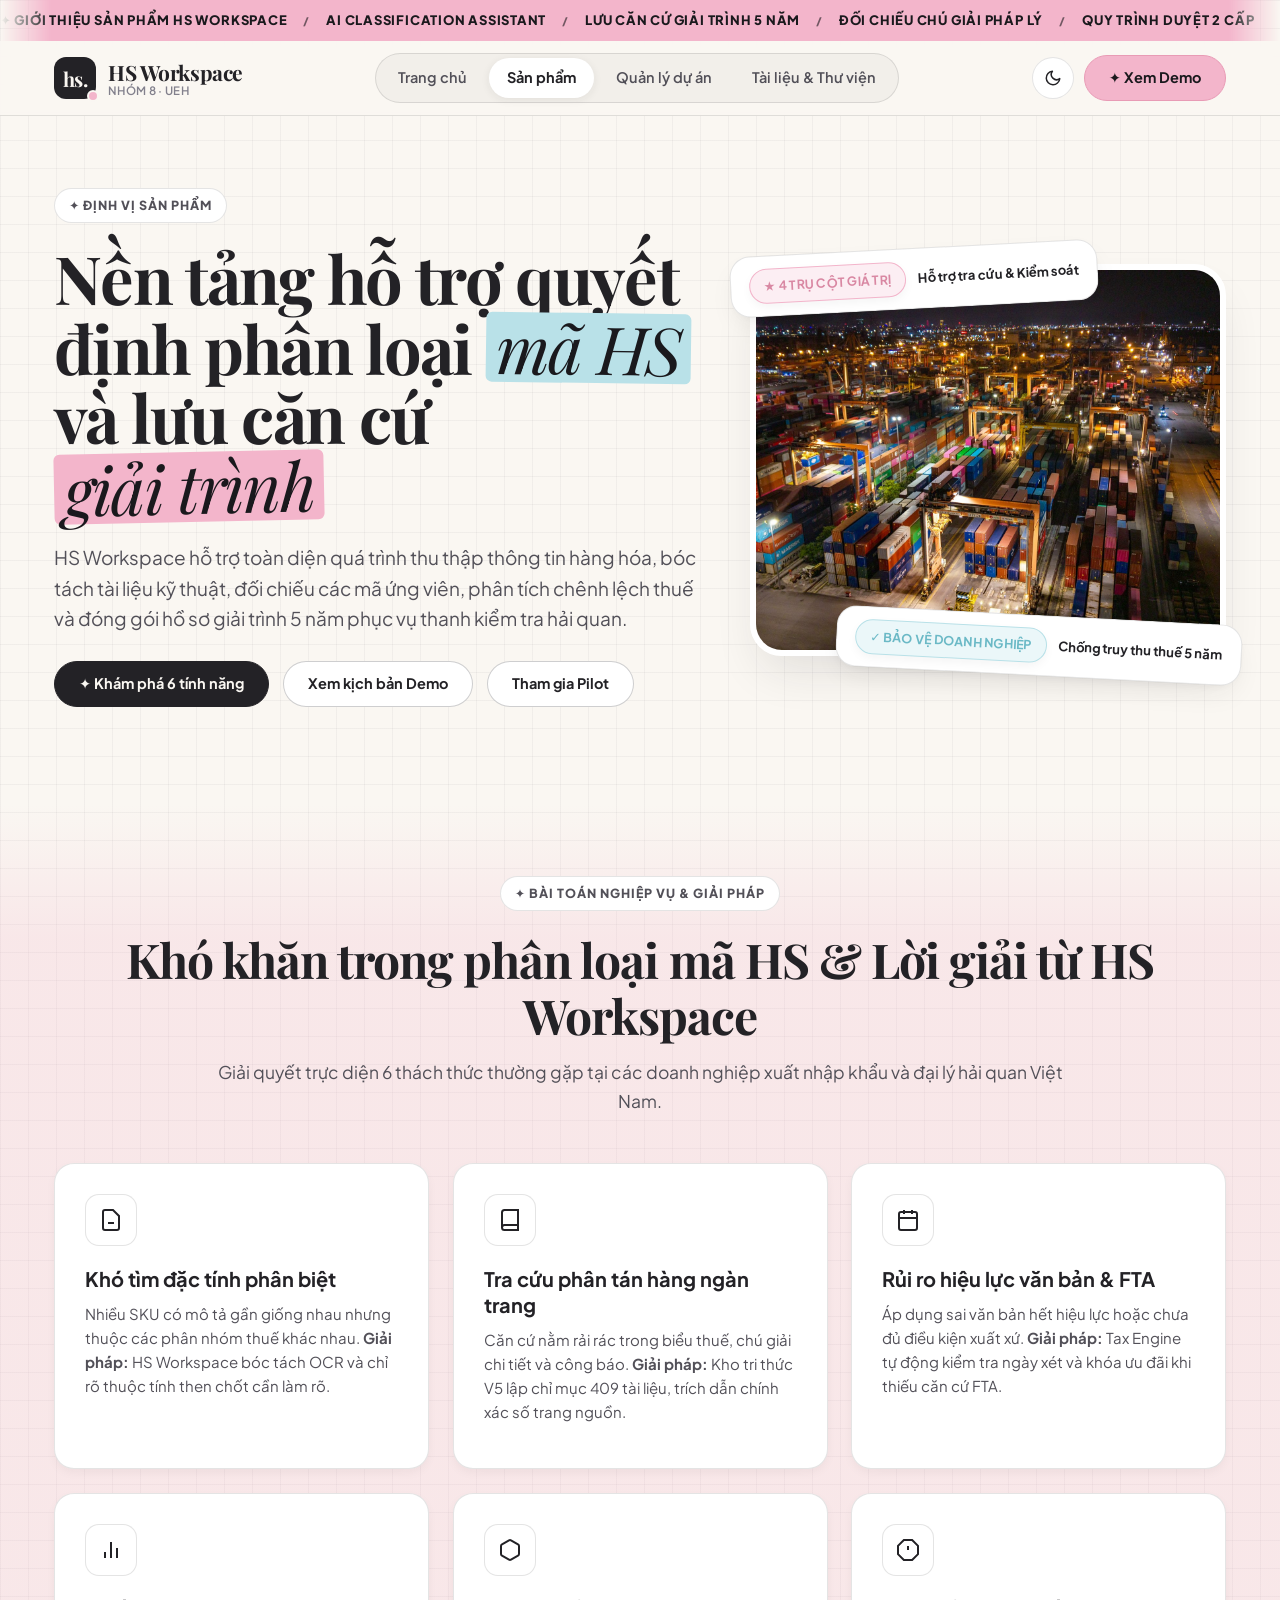
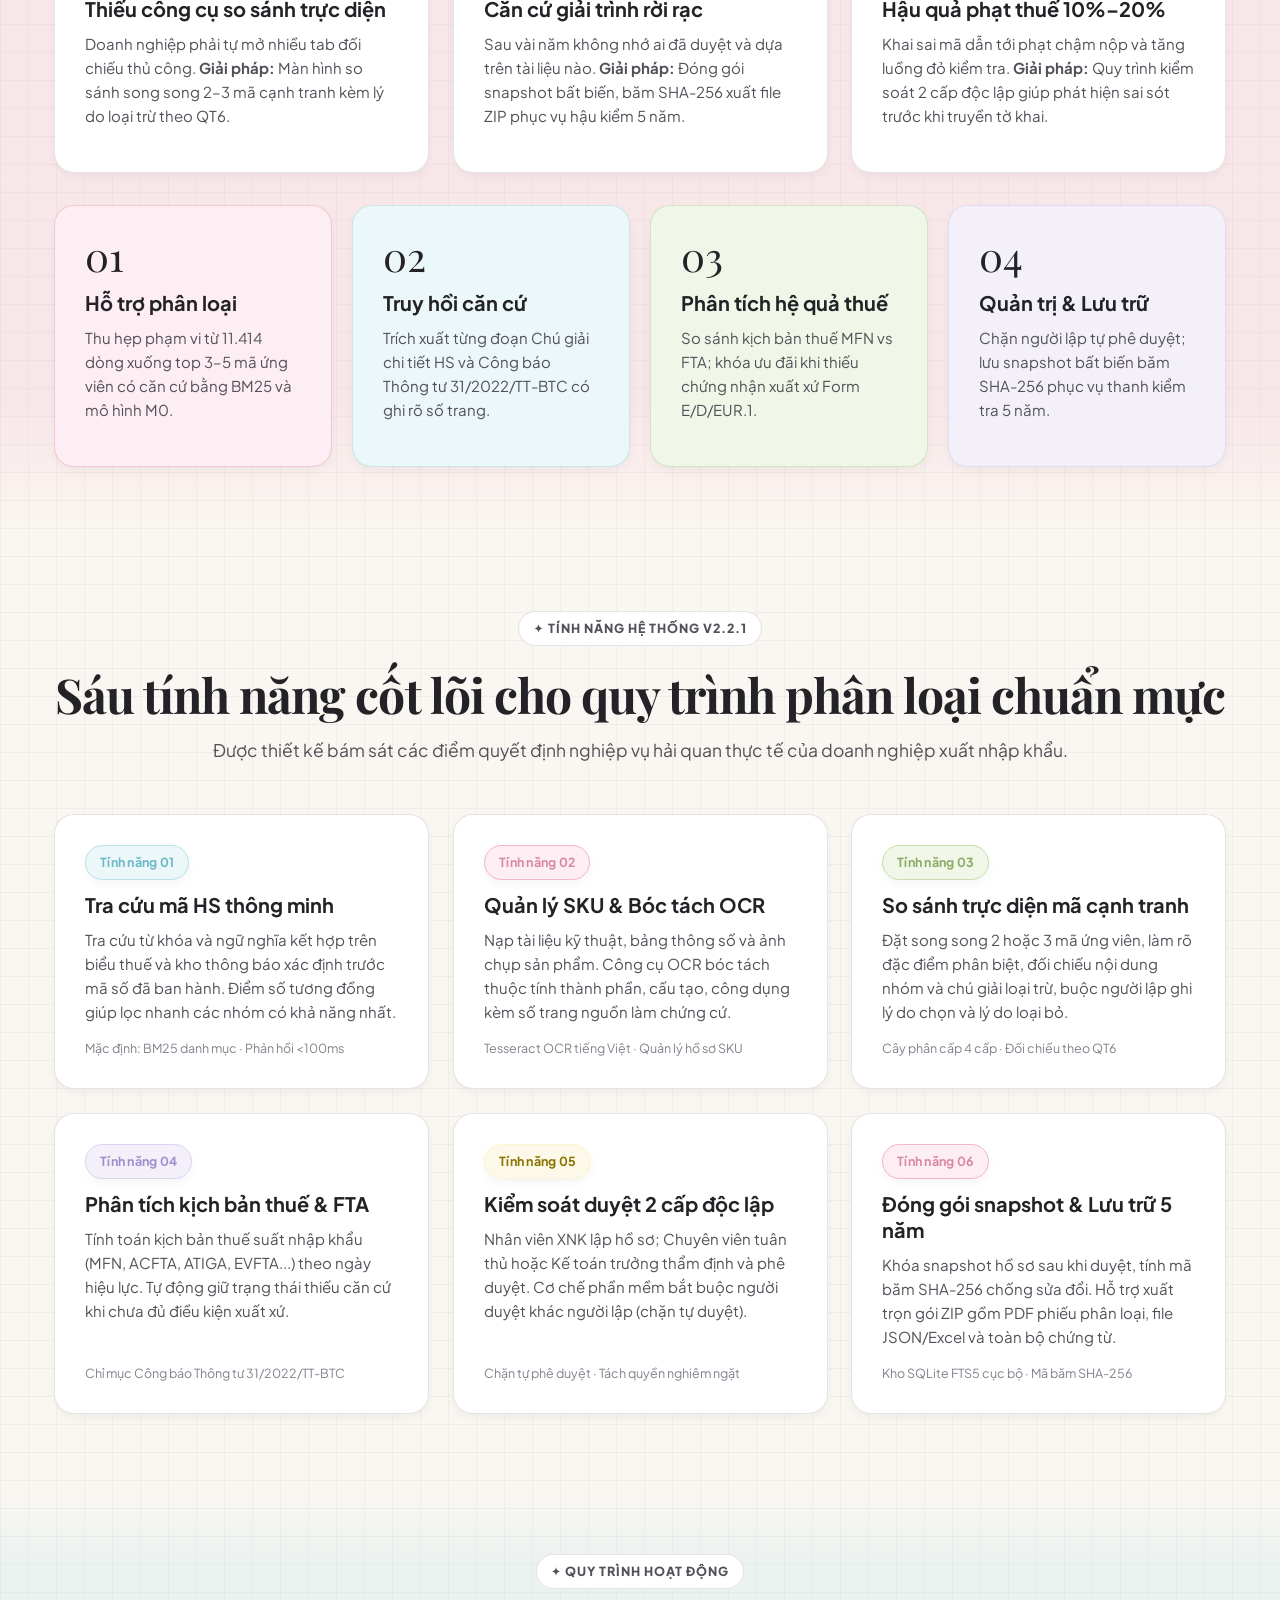
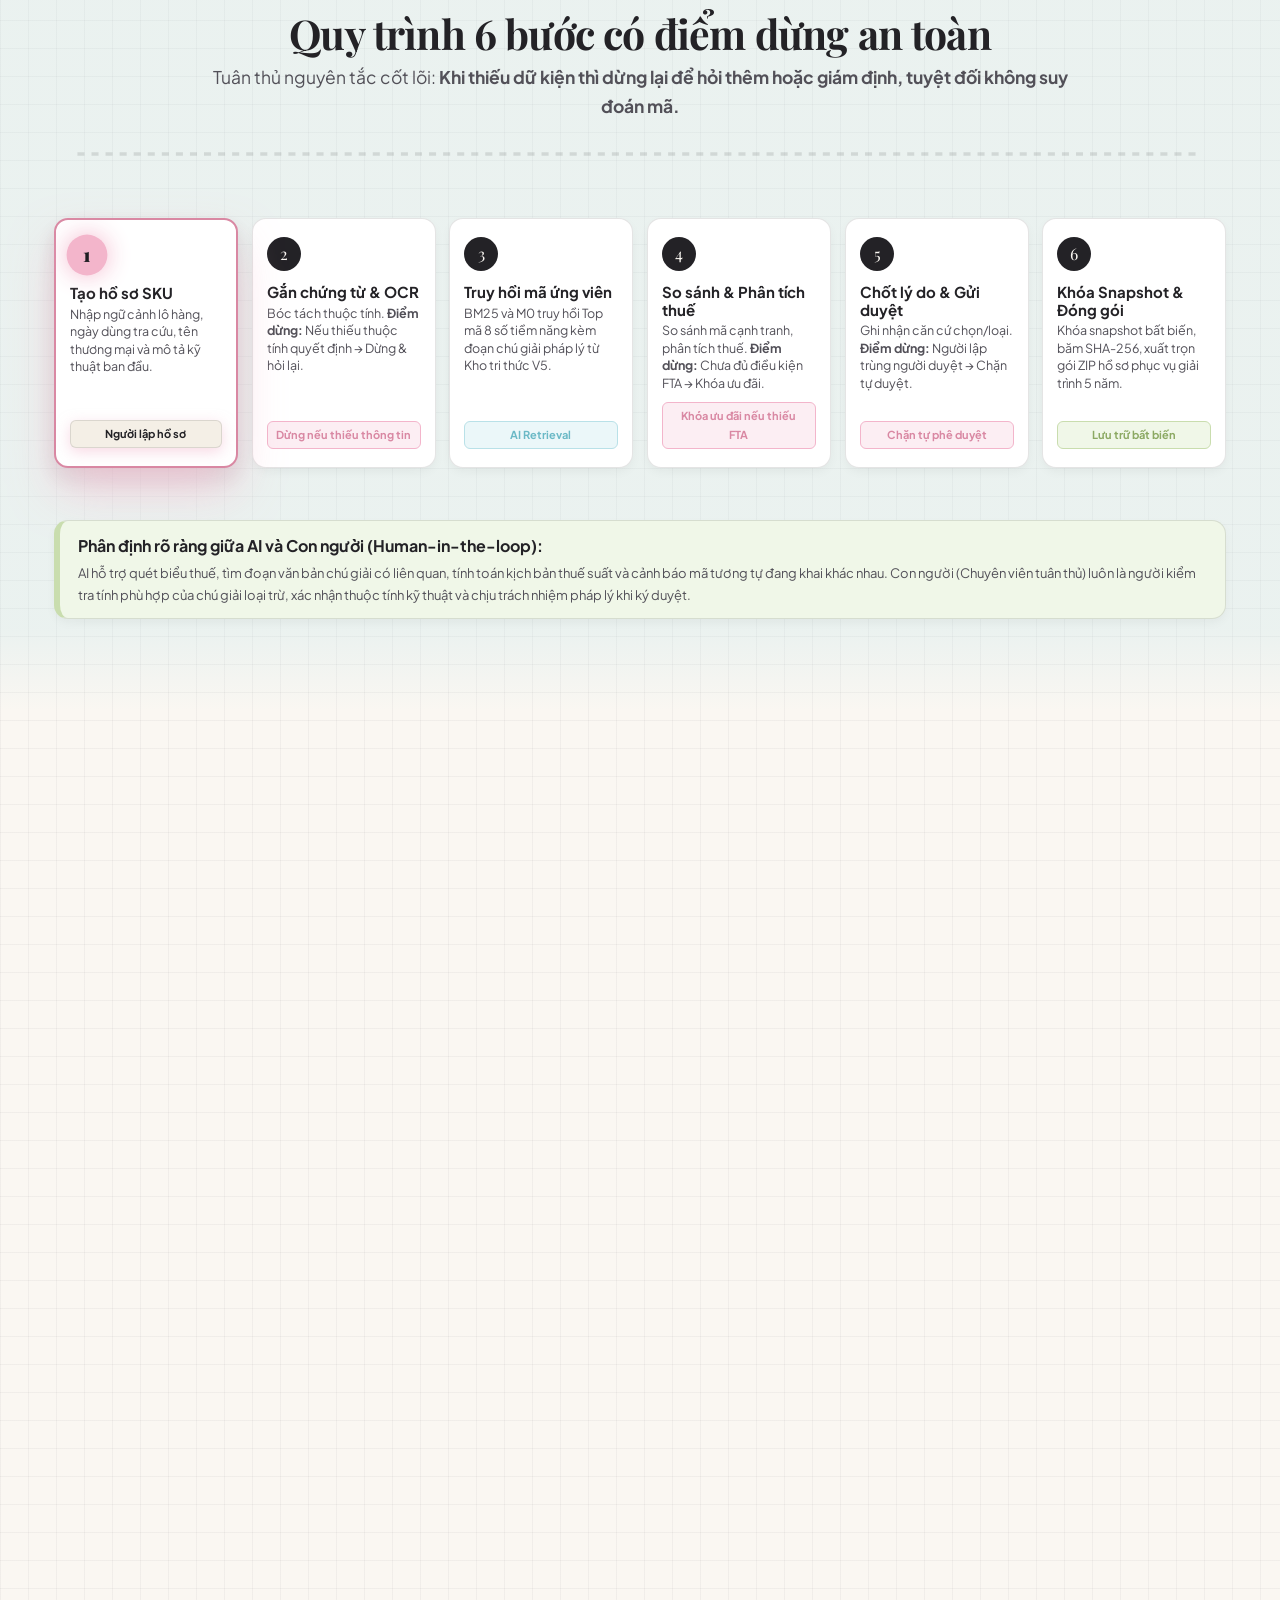
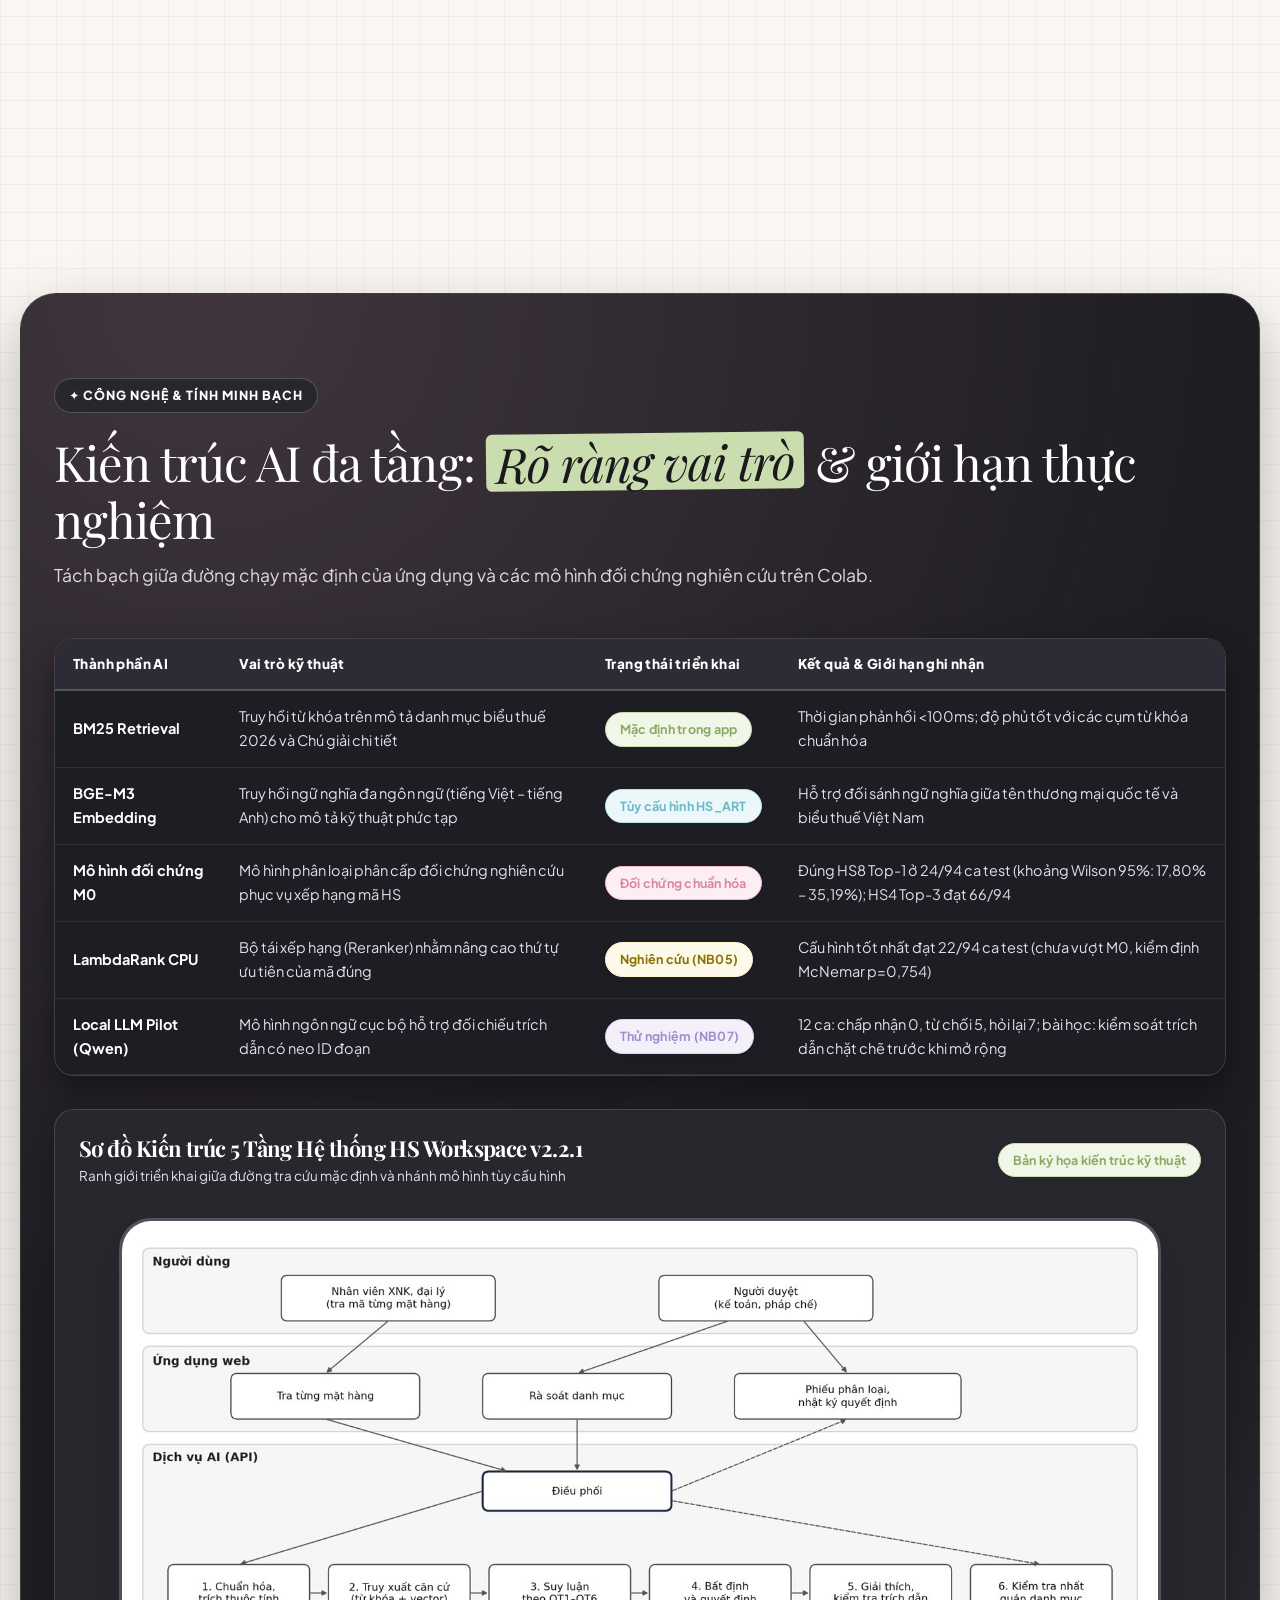
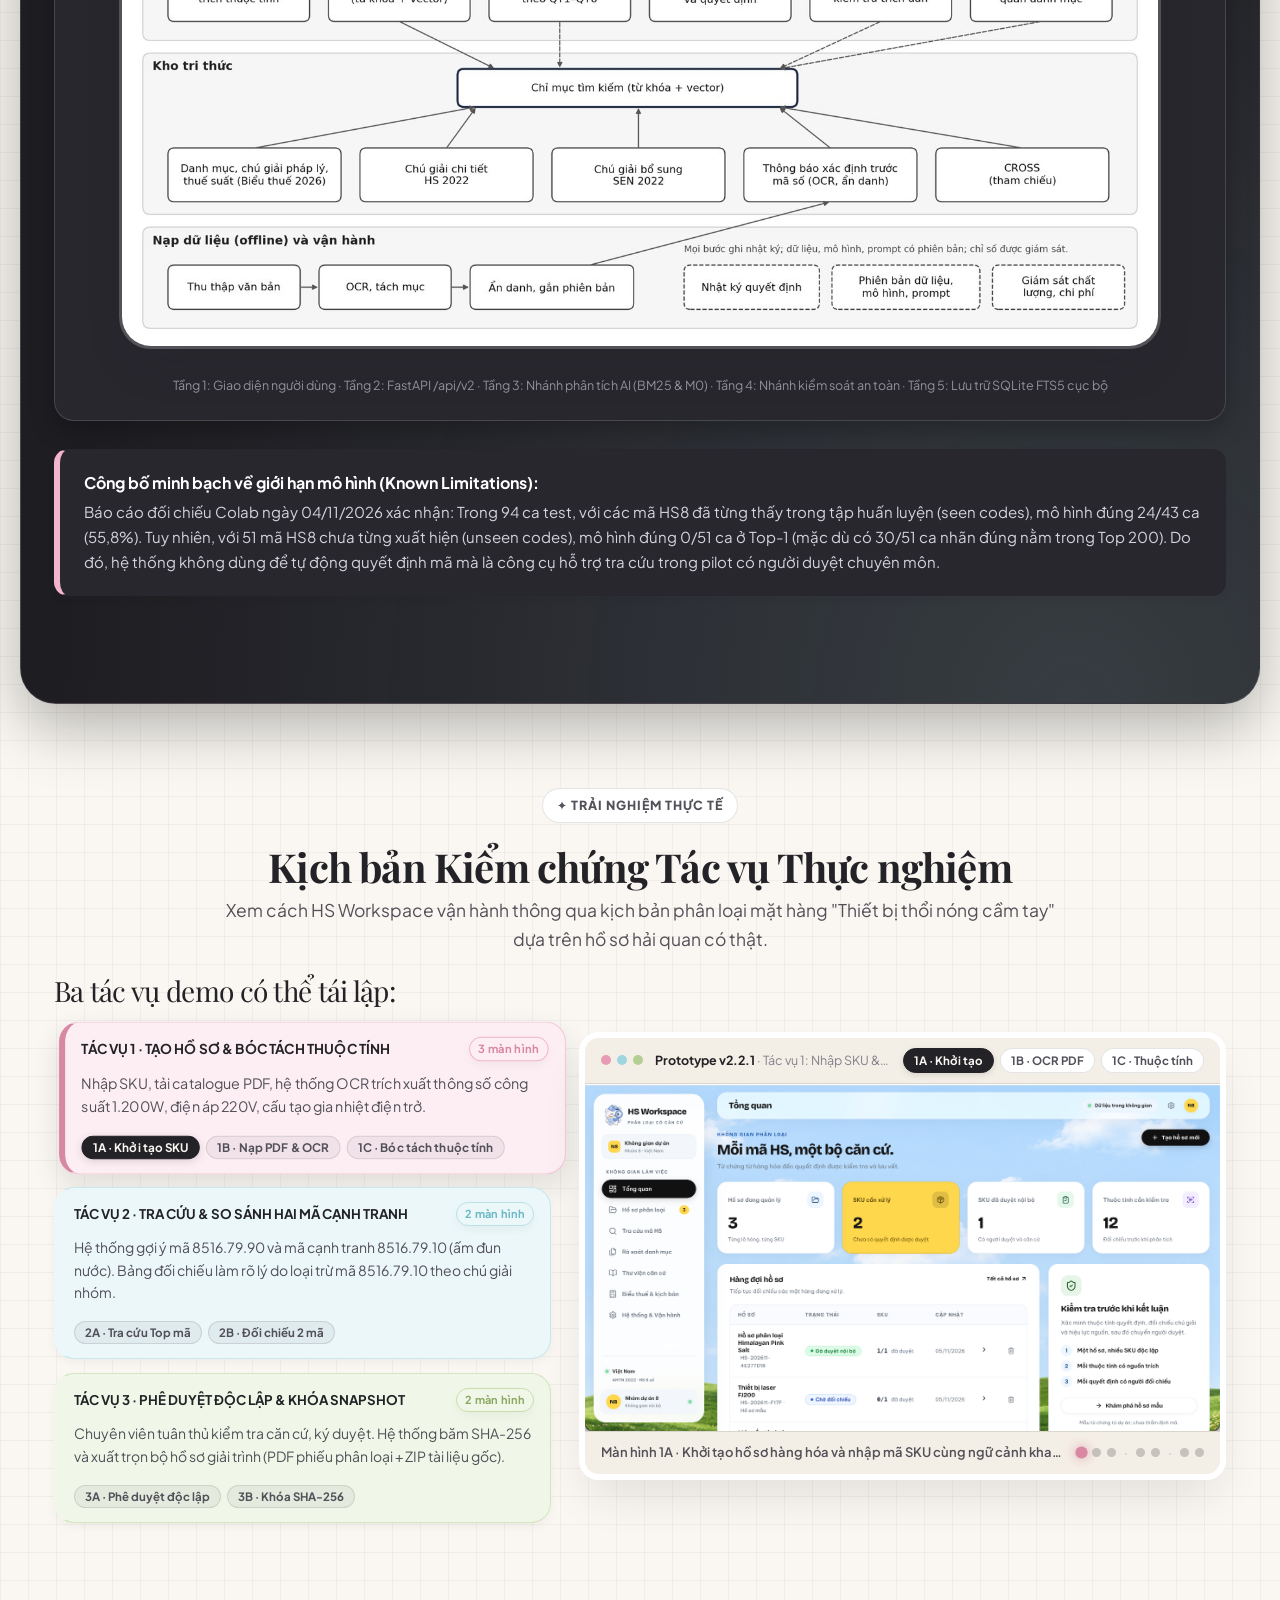
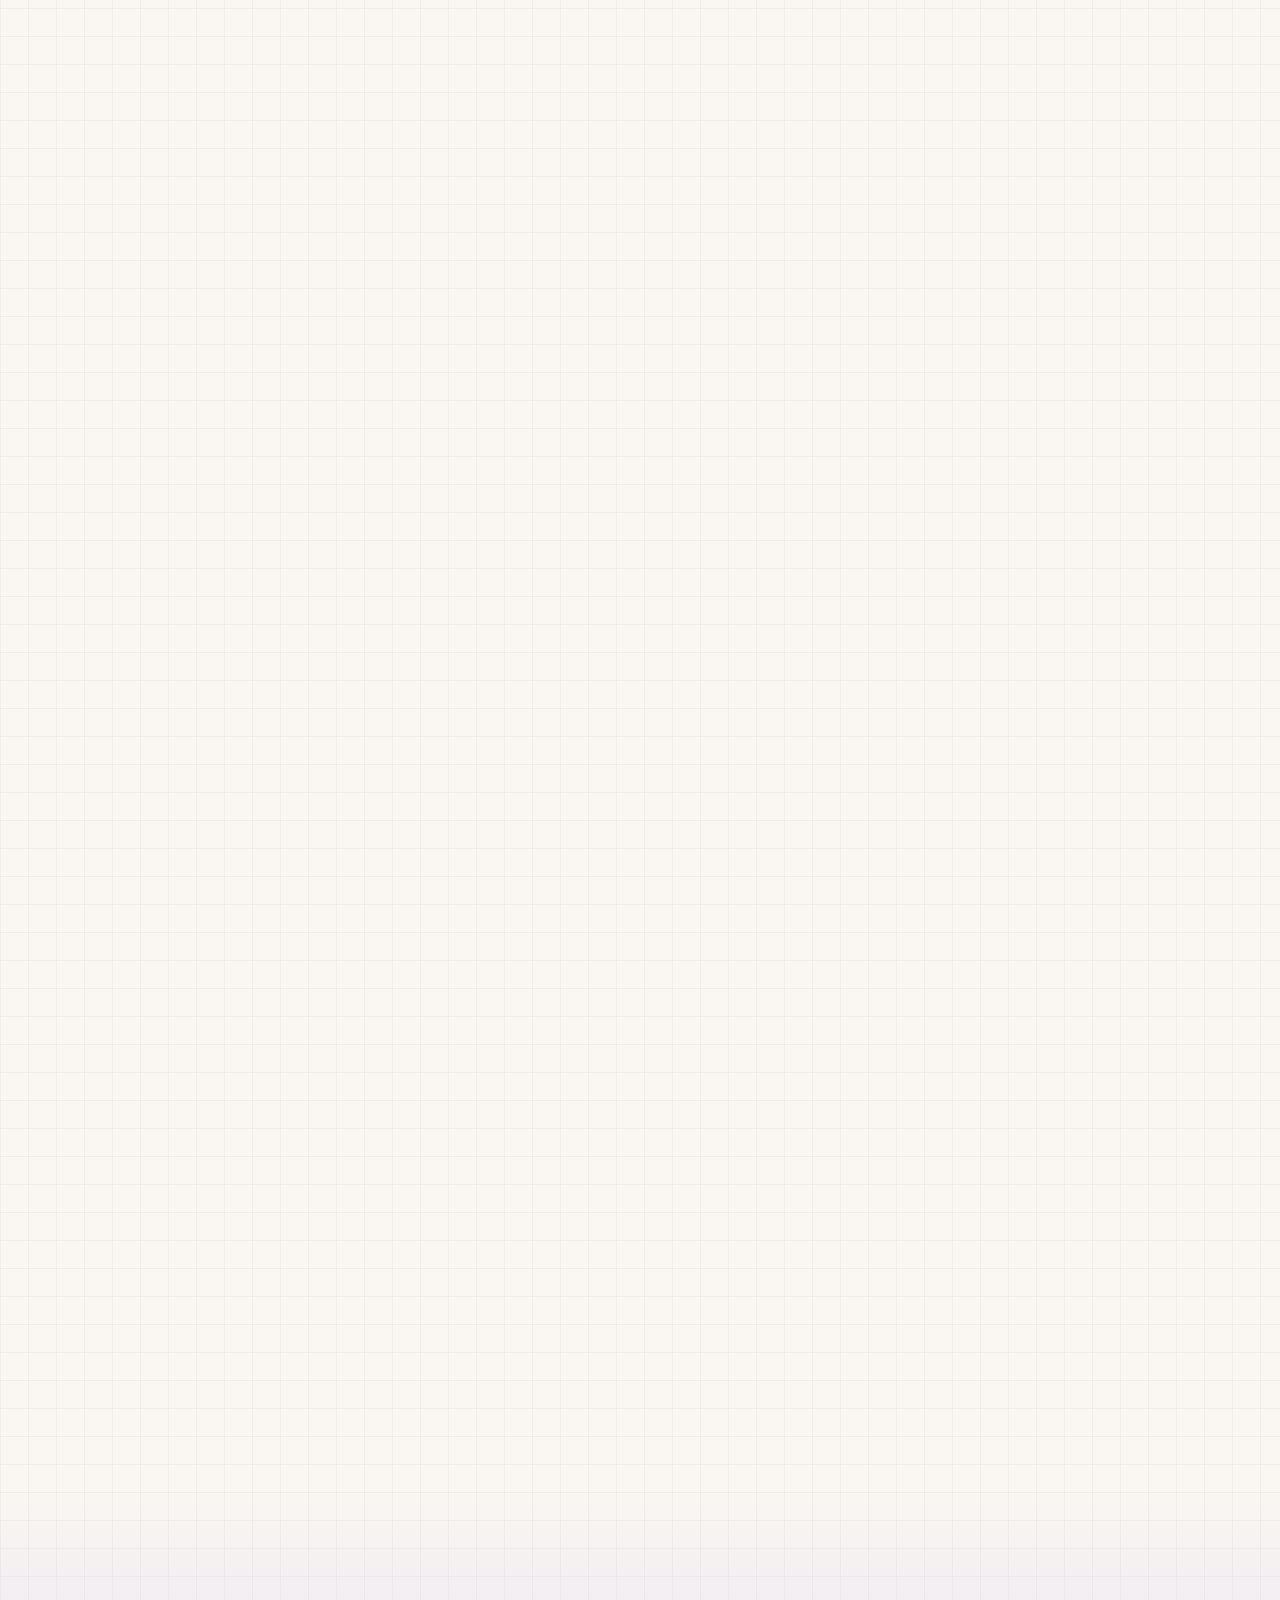
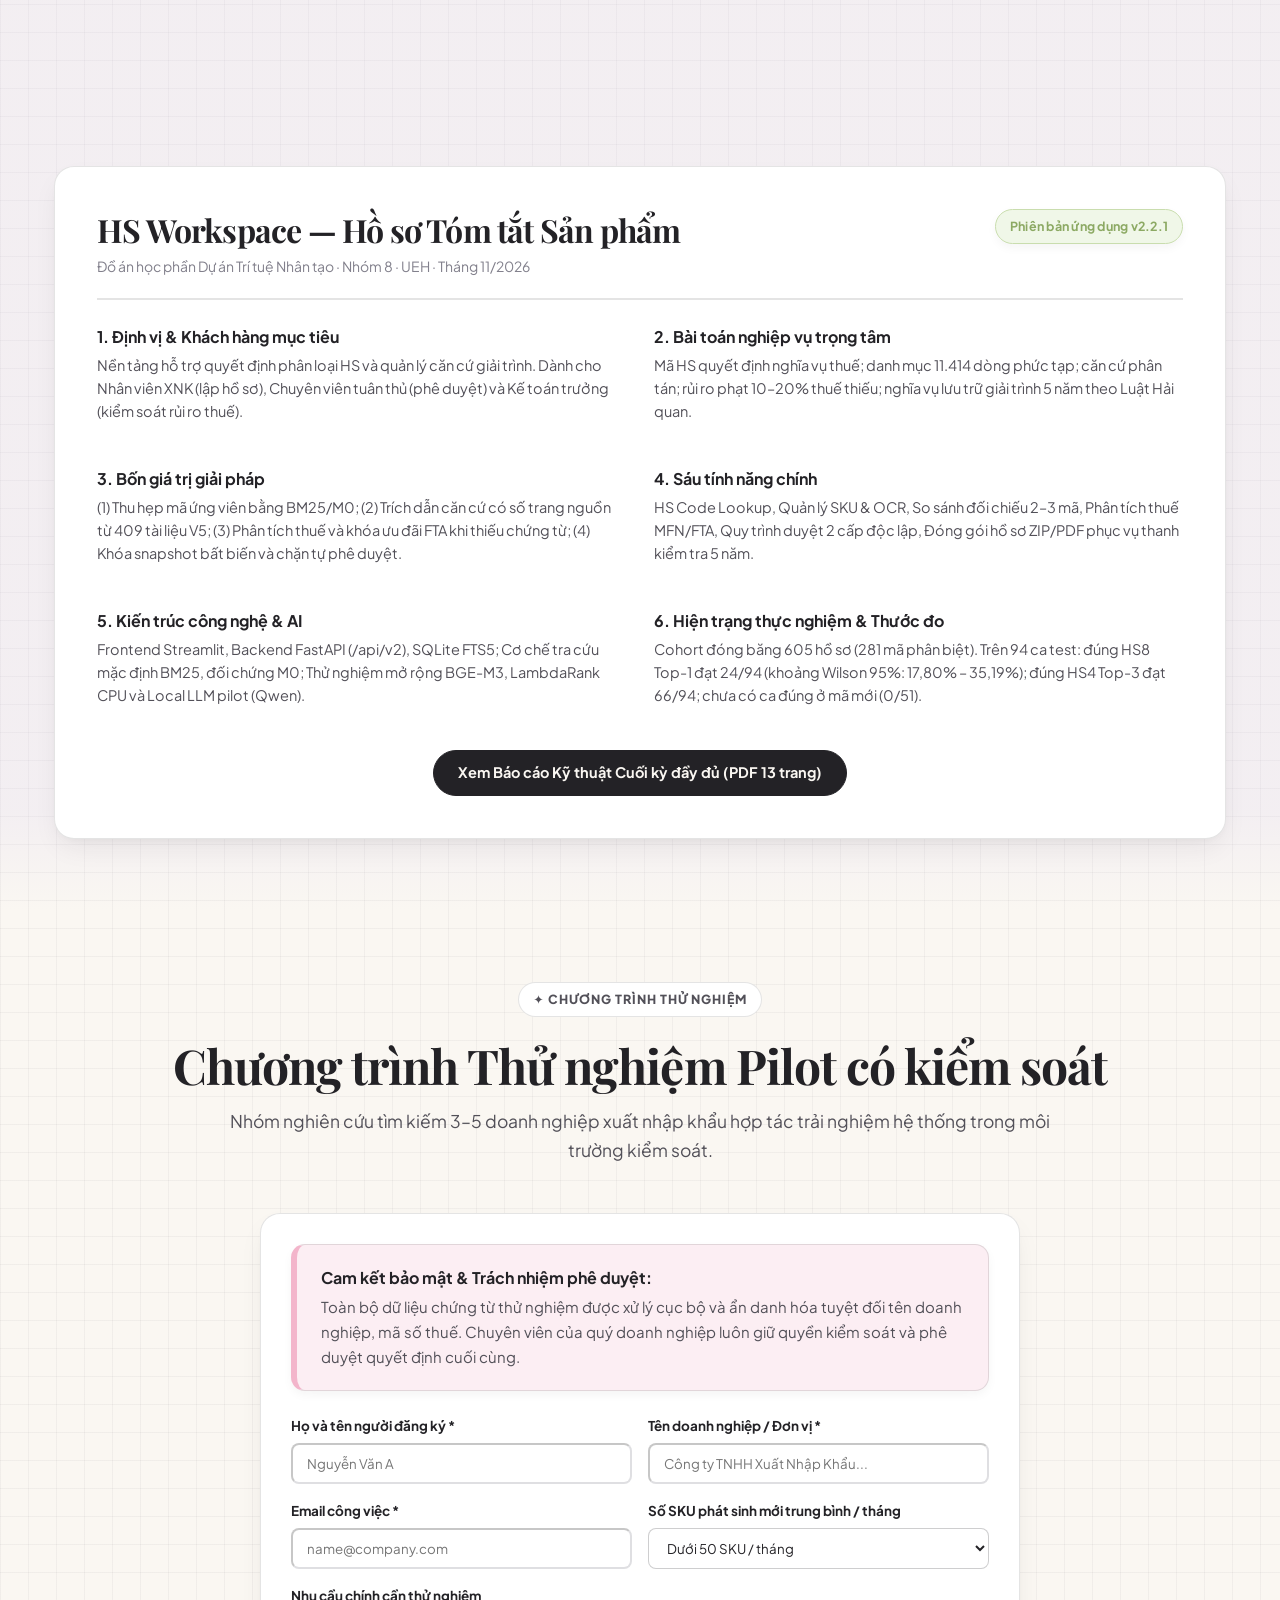
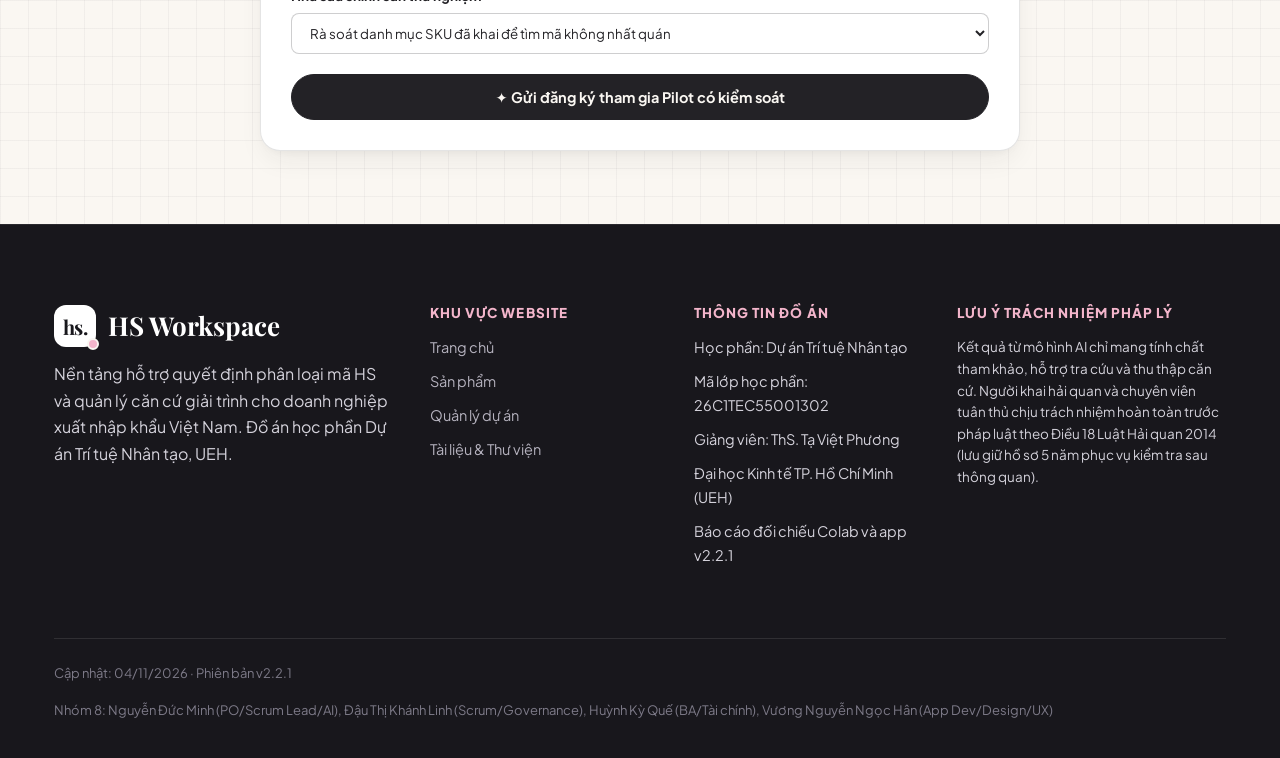
==== commit 718d36b8: "update again" ====
--- a/product.html
+++ b/product.html
@@ -6,7 +6,7 @@
 <title>Sản phẩm HS Workspace — Hỗ trợ quyết định phân loại HS bằng AI | Nhóm 8 · UEH</title>
 <meta name="description" content="Chi tiết sản phẩm HS Workspace: định vị, 6 tính năng cốt lõi, quy trình 6 bước có điểm dừng, công nghệ AI đa tầng, video demo, one-pager và chương trình thử nghiệm pilot có kiểm soát.">
 <link rel="icon" href="data:image/svg+xml,%3Csvg xmlns='http://www.w3.org/2000/svg' viewBox='0 0 64 64'%3E%3Crect width='64' height='64' rx='18' fill='%23232226'/%3E%3Ctext x='30' y='42' font-size='26' text-anchor='middle' fill='%23FAF7F2' font-family='serif' font-weight='700'%3Ehs%3C/text%3E%3Ccircle cx='46' cy='40' r='5' fill='%23F3B5CB'/%3E%3C/svg%3E">
-<link rel="stylesheet" href="assets/style.css">
+<link rel="stylesheet" href="assets/style.css?v=20261110">
 </head>
 <body class="bg-grid">
 <div class="scroll-progress-bar"></div>
@@ -599,7 +599,7 @@
   </div>
   <div>
    <h2>Lưu ý trách nhiệm pháp lý</h2>
-   <p style="font-size:13.5px;line-height:1.6">Kết quả từ mô hình AI chỉ mang tính chất tham khảo, hỗ trợ tra cứu và thu thập căn cứ. Người khai hải quan và chuyên viên tuân thủ chịu trách nhiệm hoàn toàn trước pháp luật theo Điều 18 và Điều 77 Luật Hải quan 2014.</p>
+   <p style="font-size:13.5px;line-height:1.6">Kết quả từ mô hình AI chỉ mang tính chất tham khảo, hỗ trợ tra cứu và thu thập căn cứ. Người khai hải quan và chuyên viên tuân thủ chịu trách nhiệm hoàn toàn trước pháp luật theo Điều 18 Luật Hải quan 2014 (lưu giữ hồ sơ 5 năm phục vụ kiểm tra sau thông quan).</p>
   </div>
  </div>
  <div class="footer-bottom">
--- a/assets/style.css
+++ b/assets/style.css
@@ -913,16 +913,18 @@
   margin: 36px 0;
 }
 .stat-box {
-  padding: 32px 28px;
+  padding: 24px 16px;
   border-right: 1.5px solid var(--border);
 }
 .stat-box:last-child { border-right: none; }
 .stat-box .num {
   font-family: var(--font-serif);
-  font-size: clamp(38px, 4vw, 52px);
+  font-size: clamp(20px, 2vw, 28px);
   color: var(--ink);
-  line-height: 1;
+  line-height: 1.15;
   margin-bottom: 8px;
+  white-space: nowrap;
+  letter-spacing: -0.01em;
 }
 .stat-box .lbl {
   font-size: 14px;
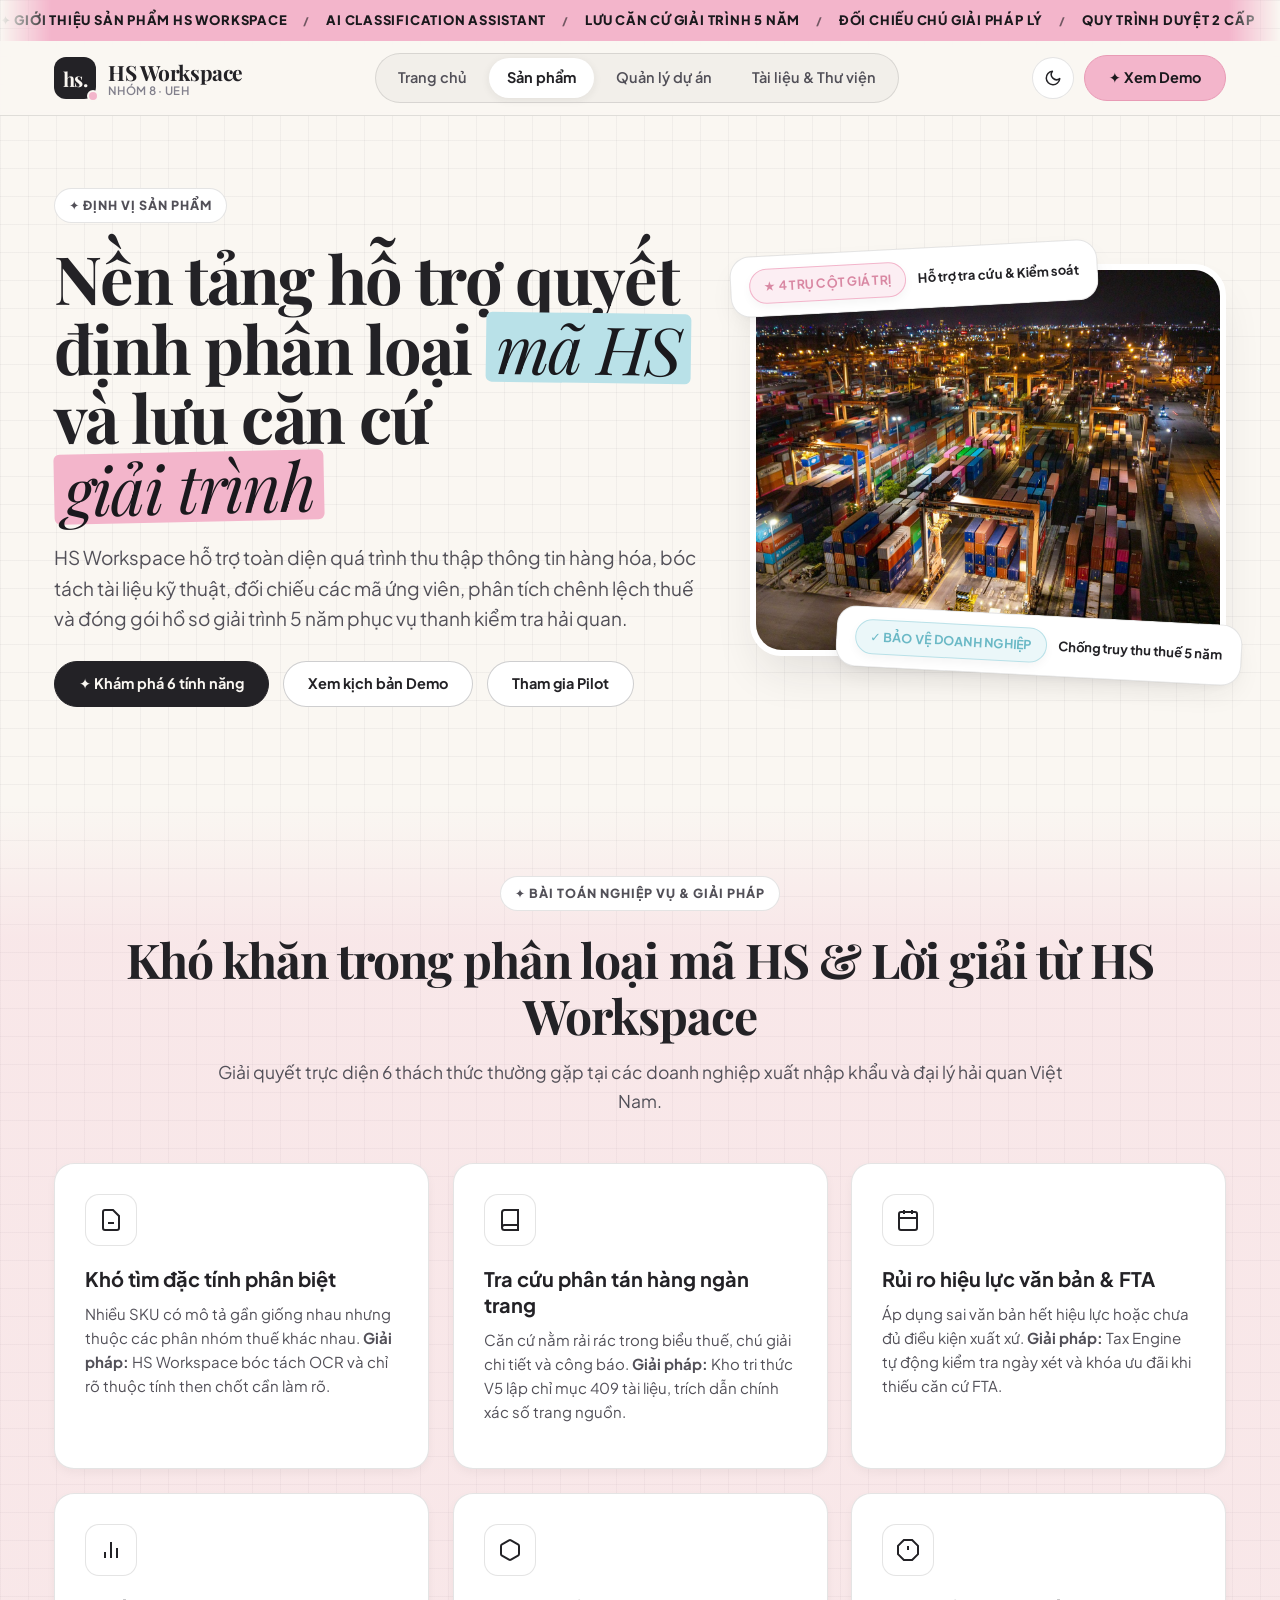
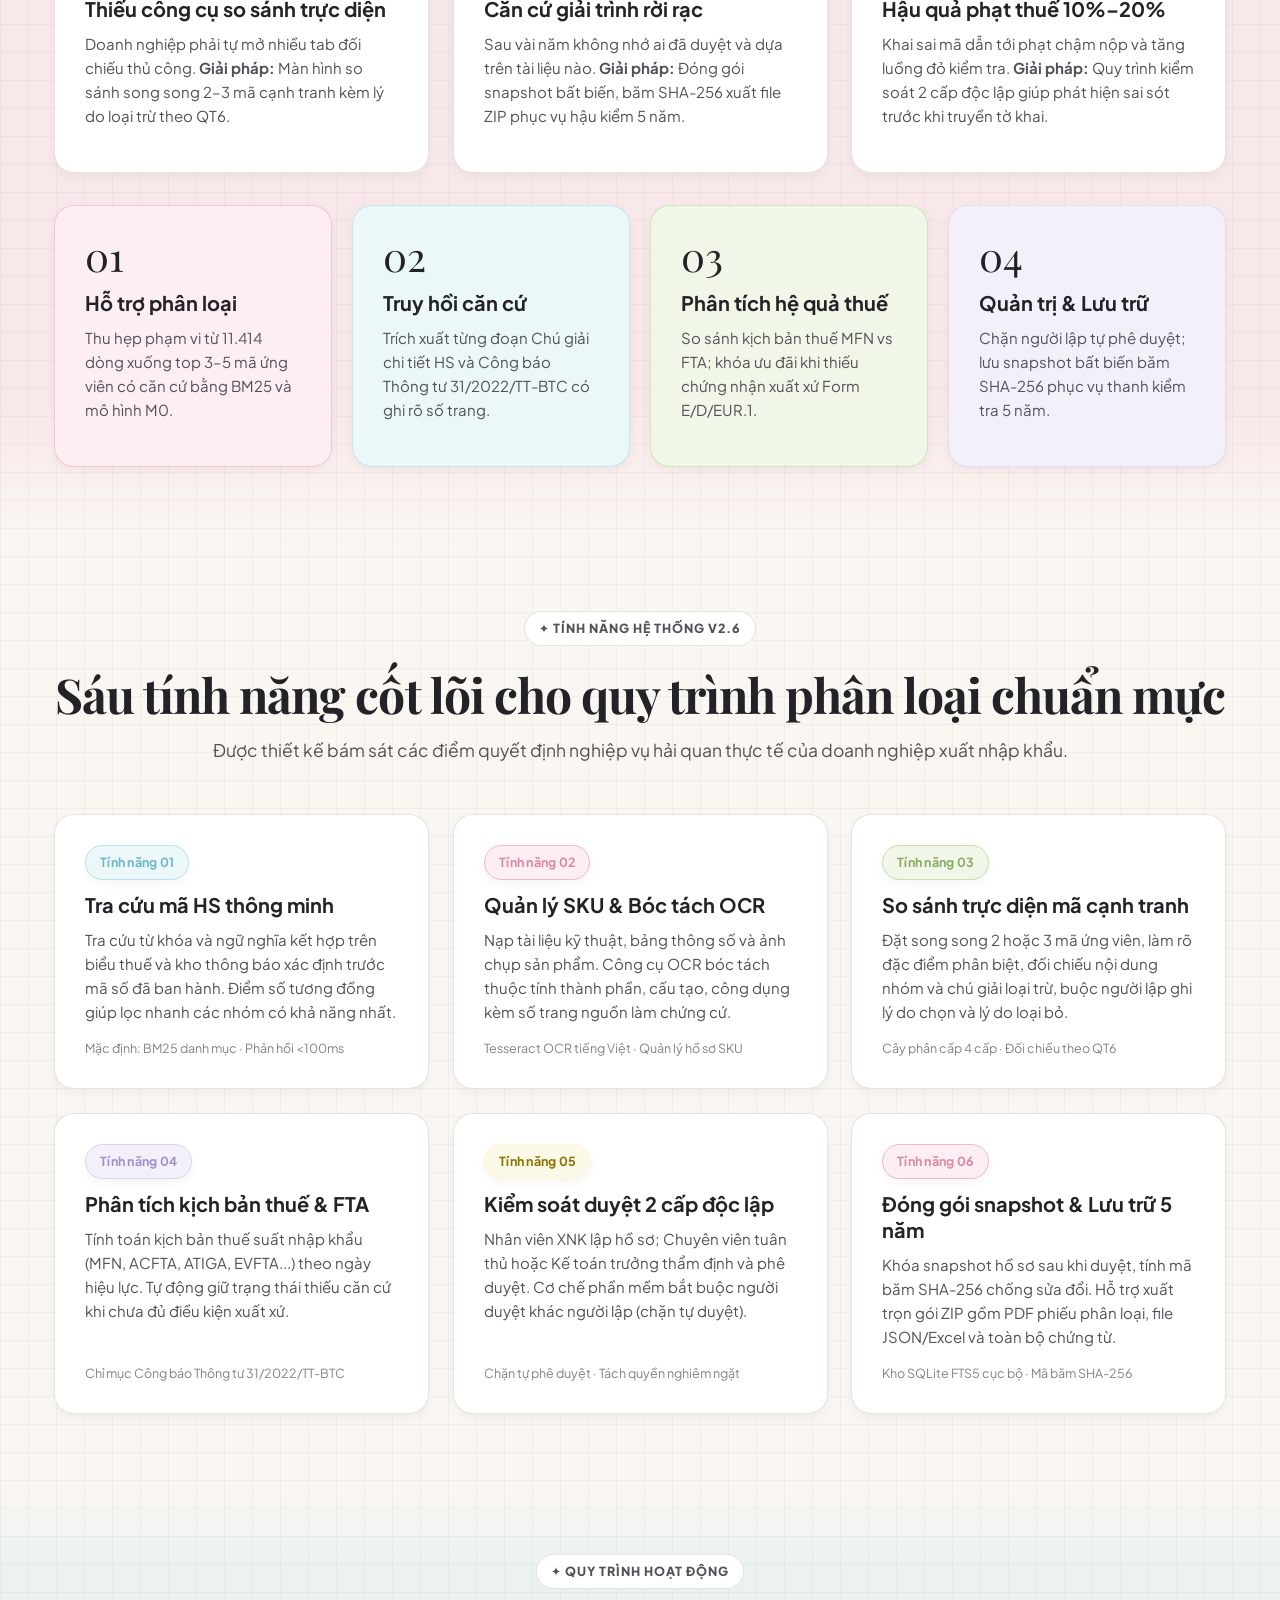
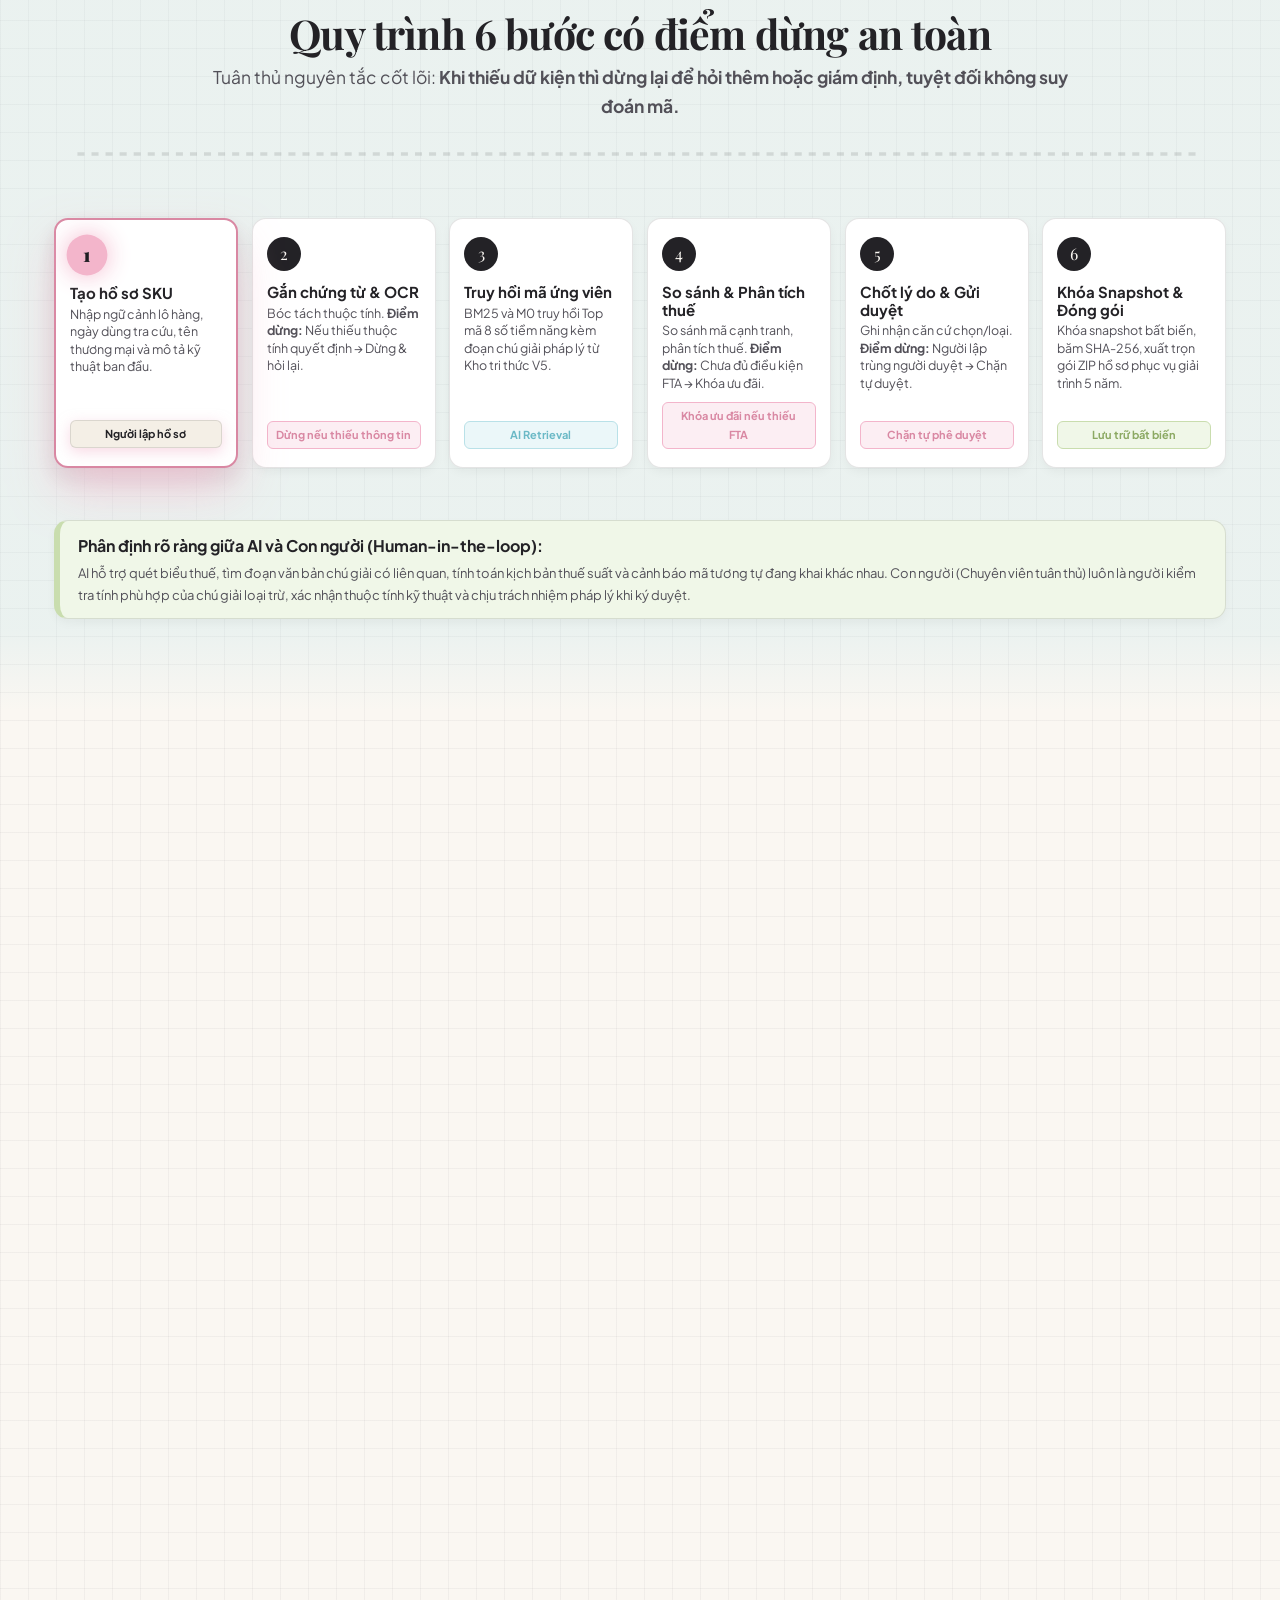
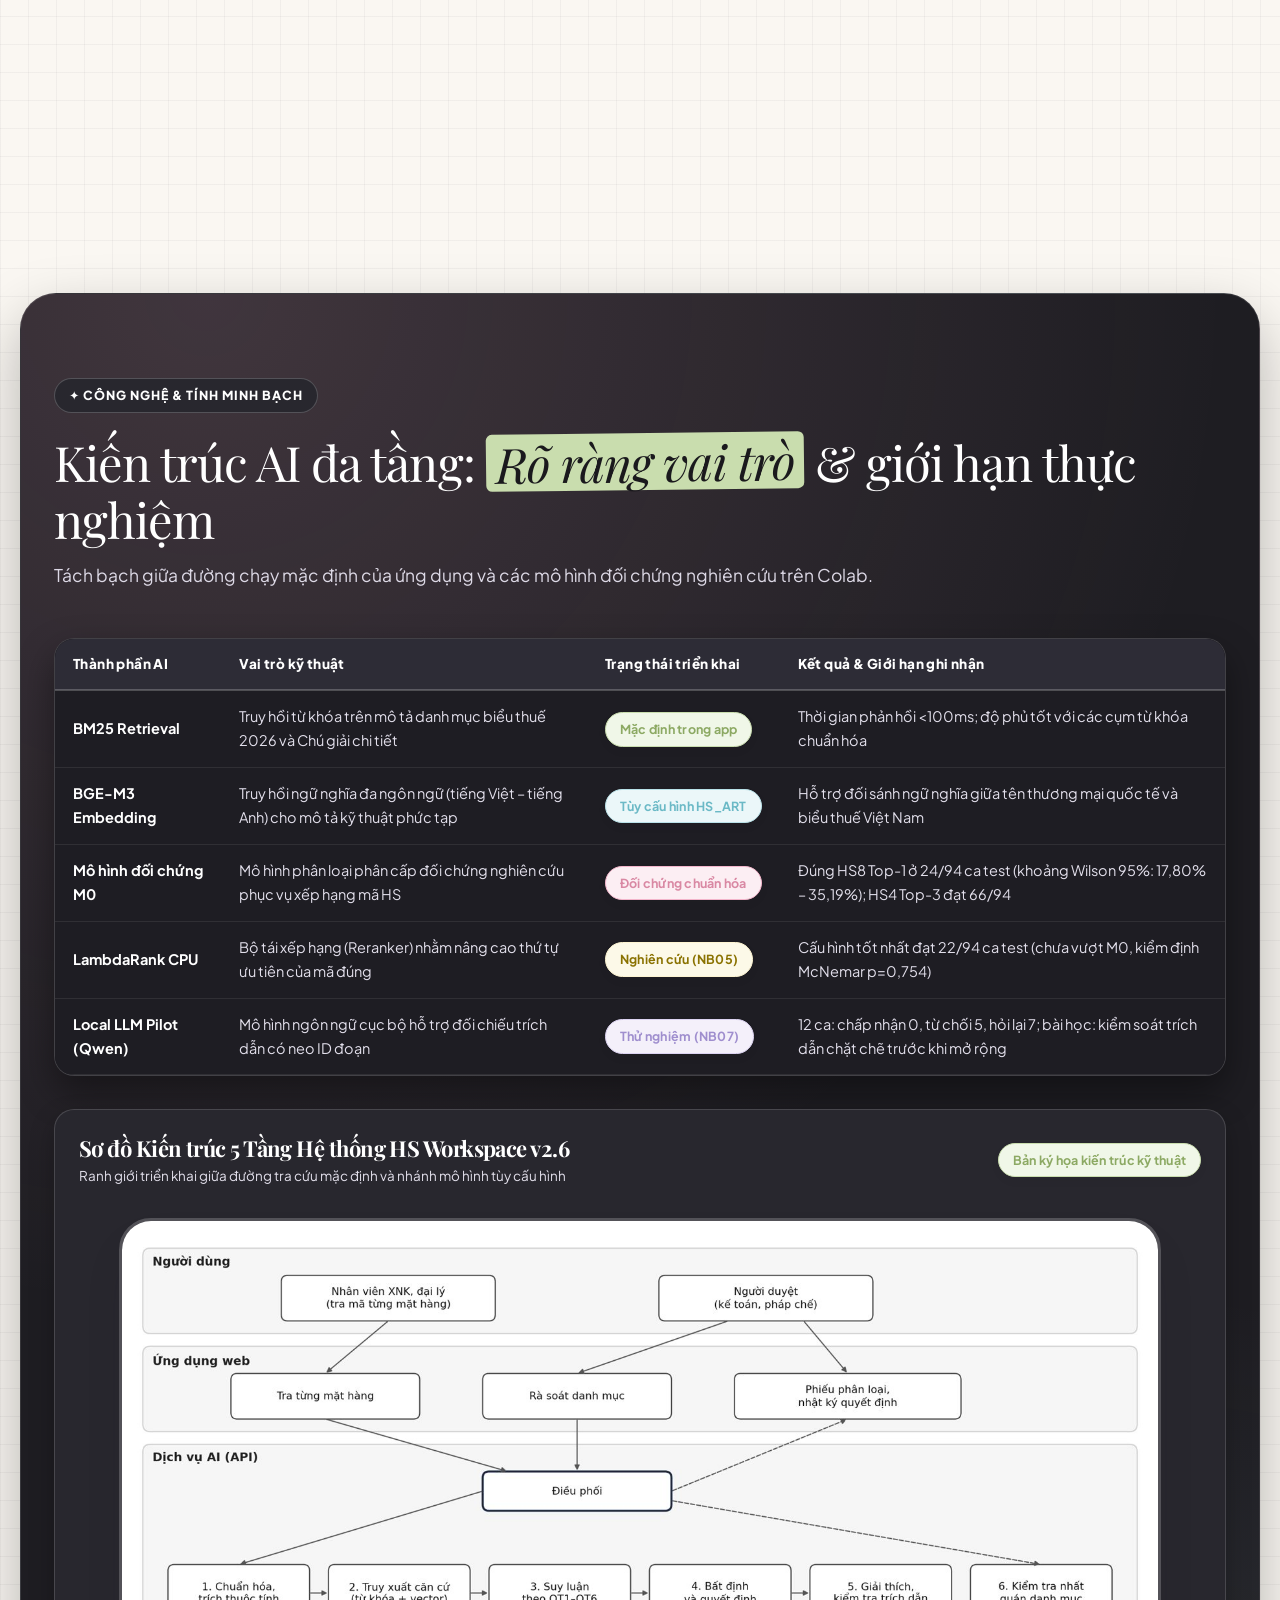
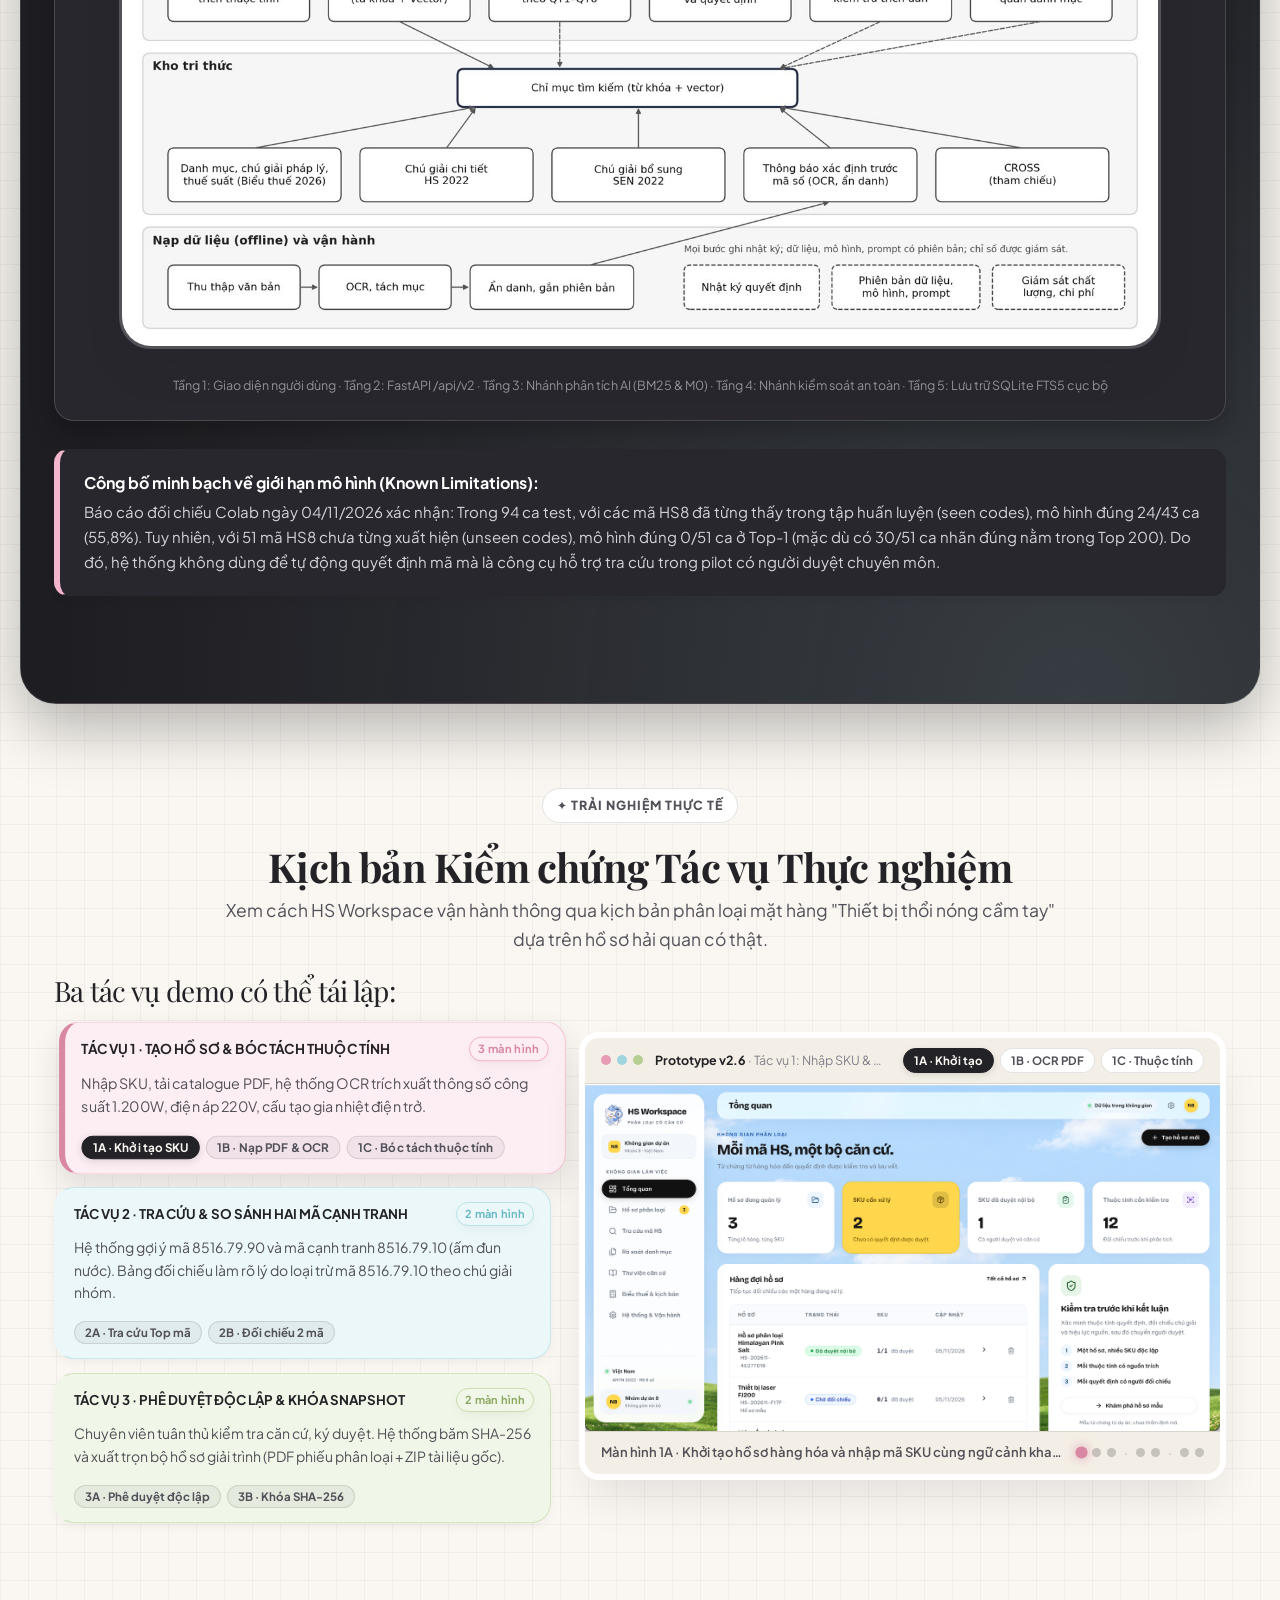
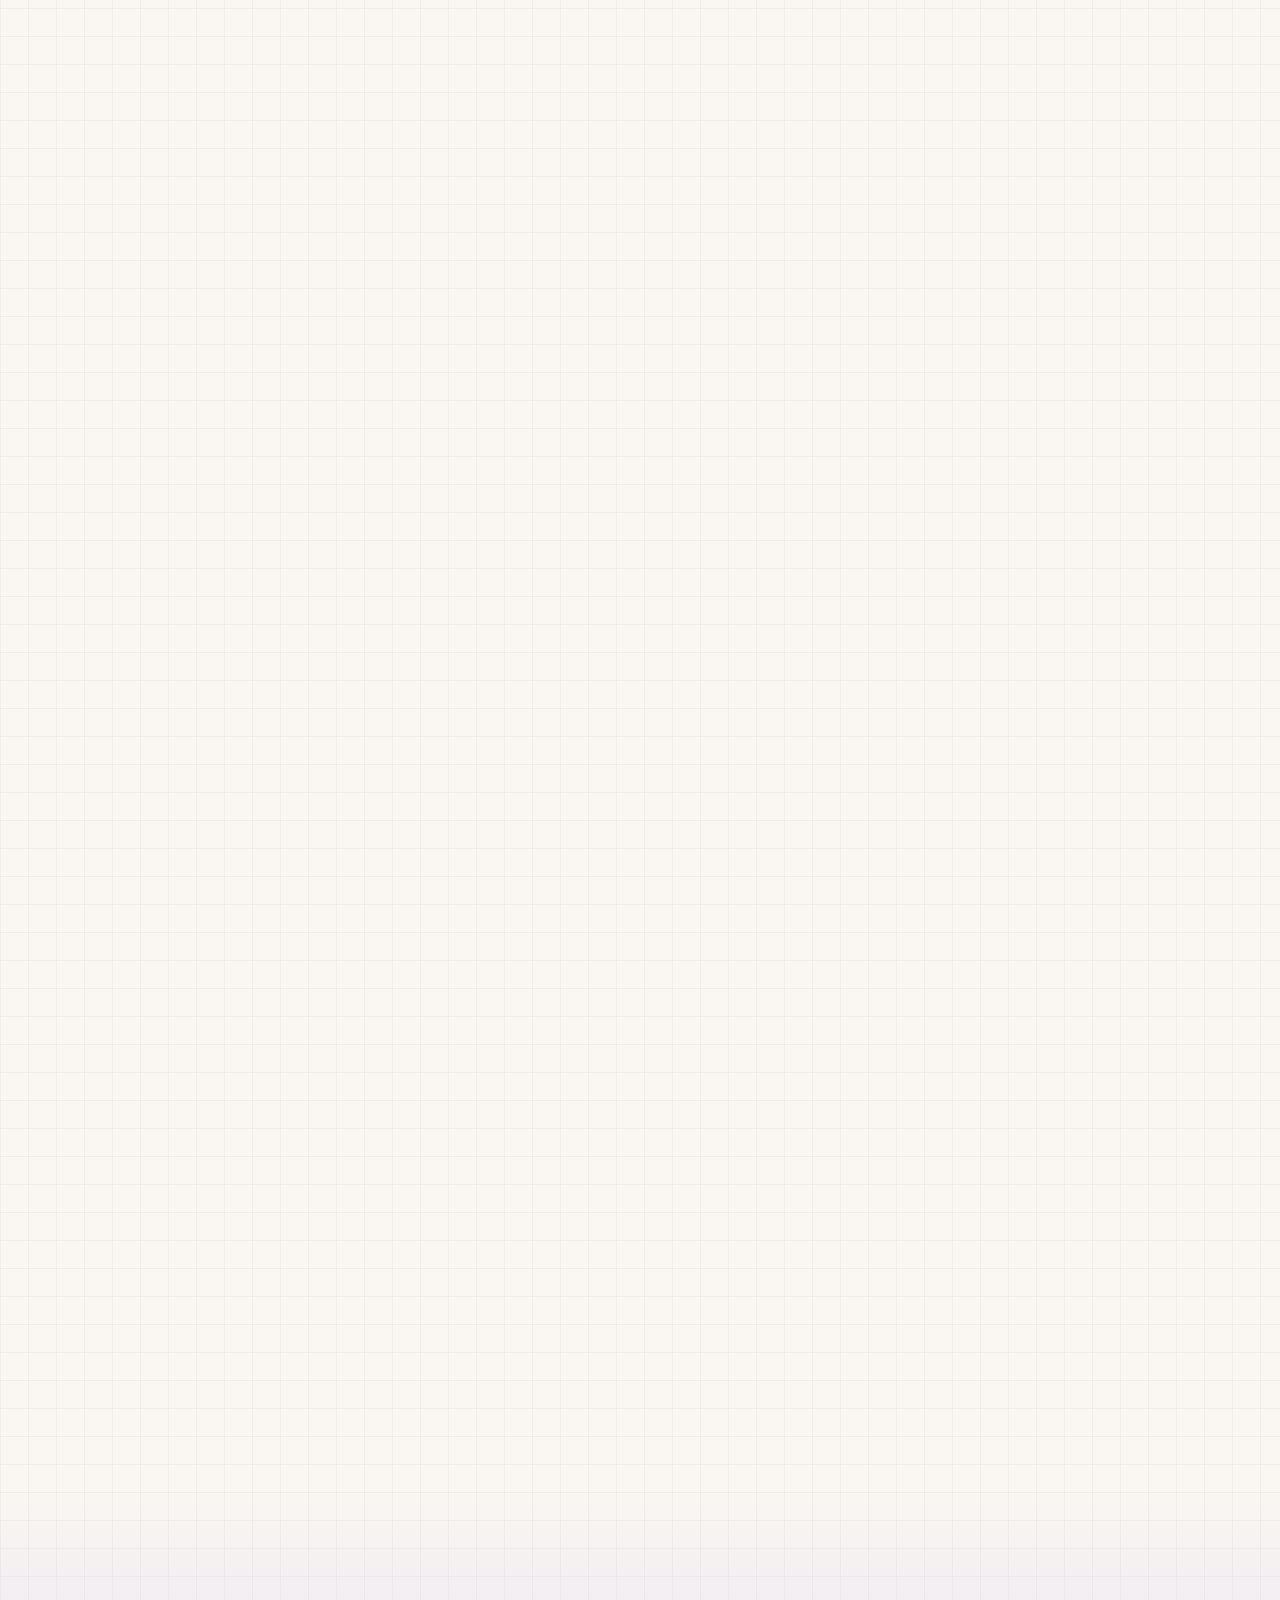
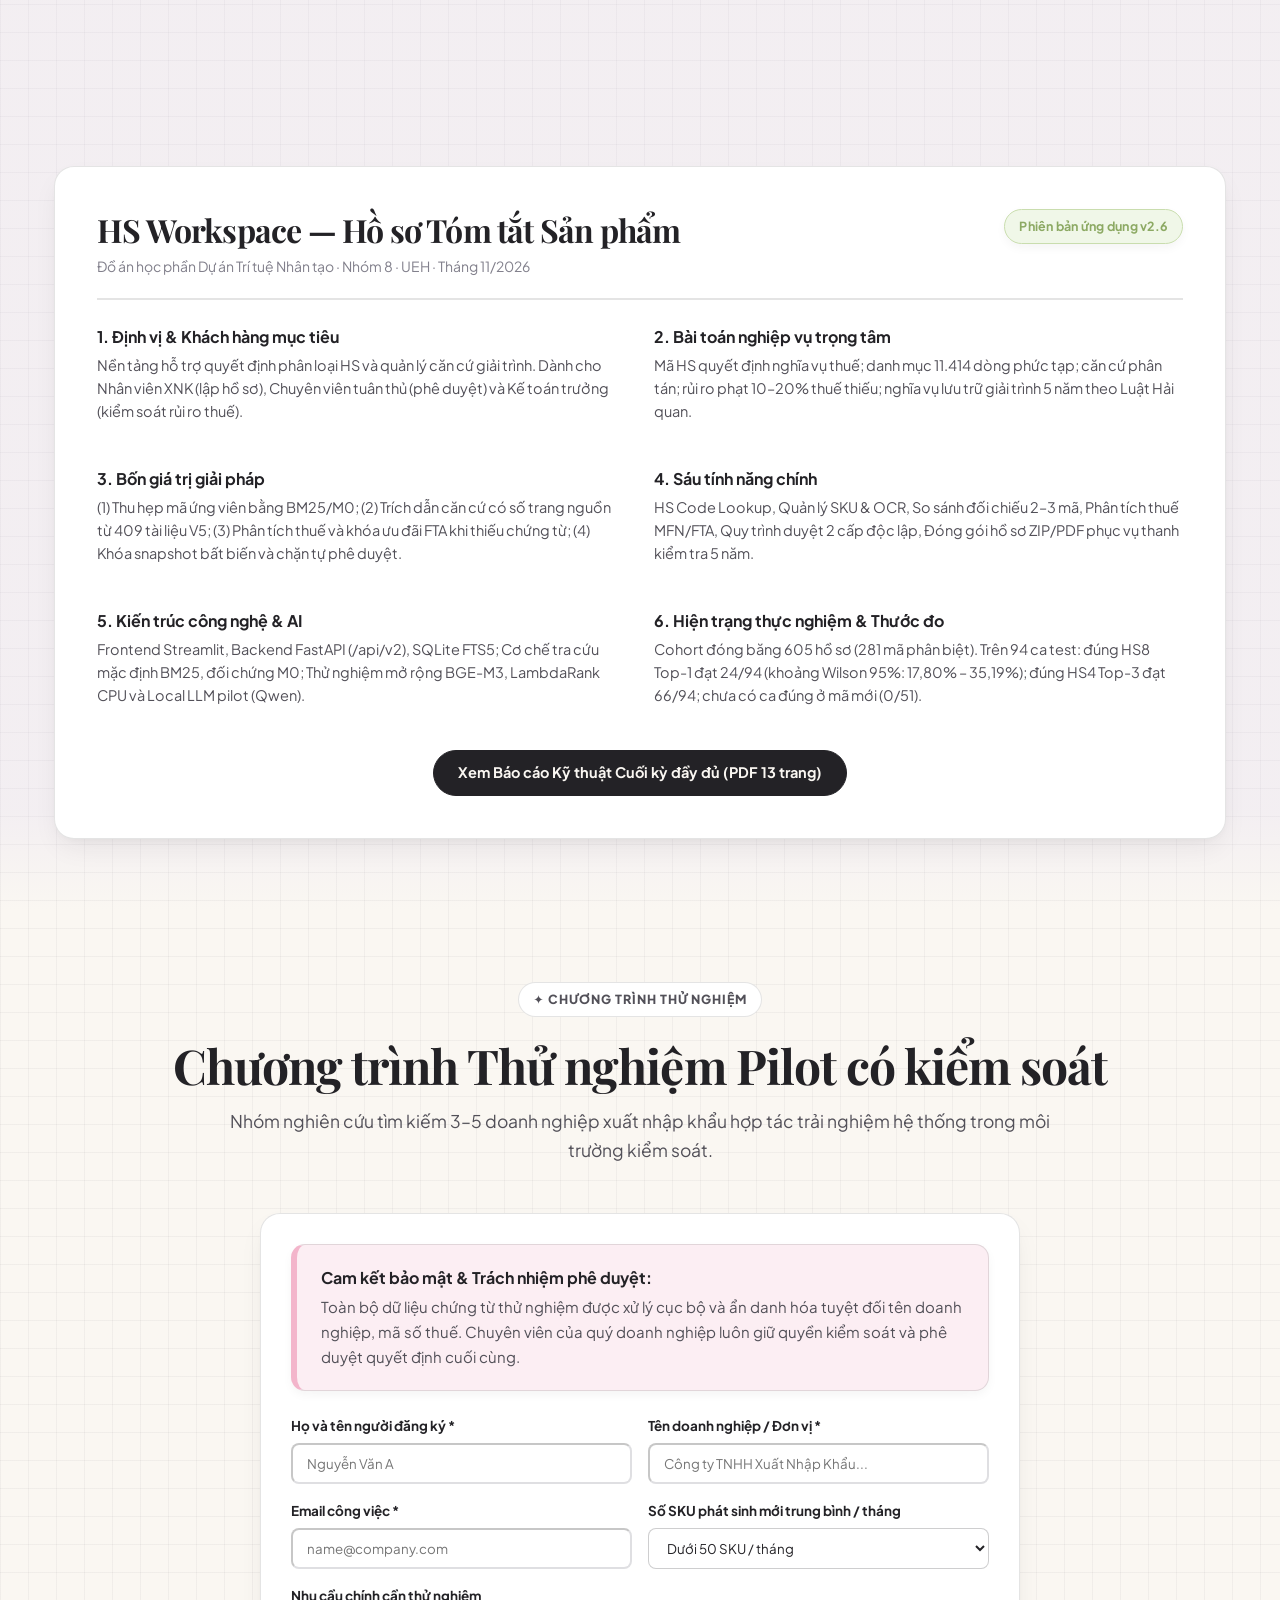
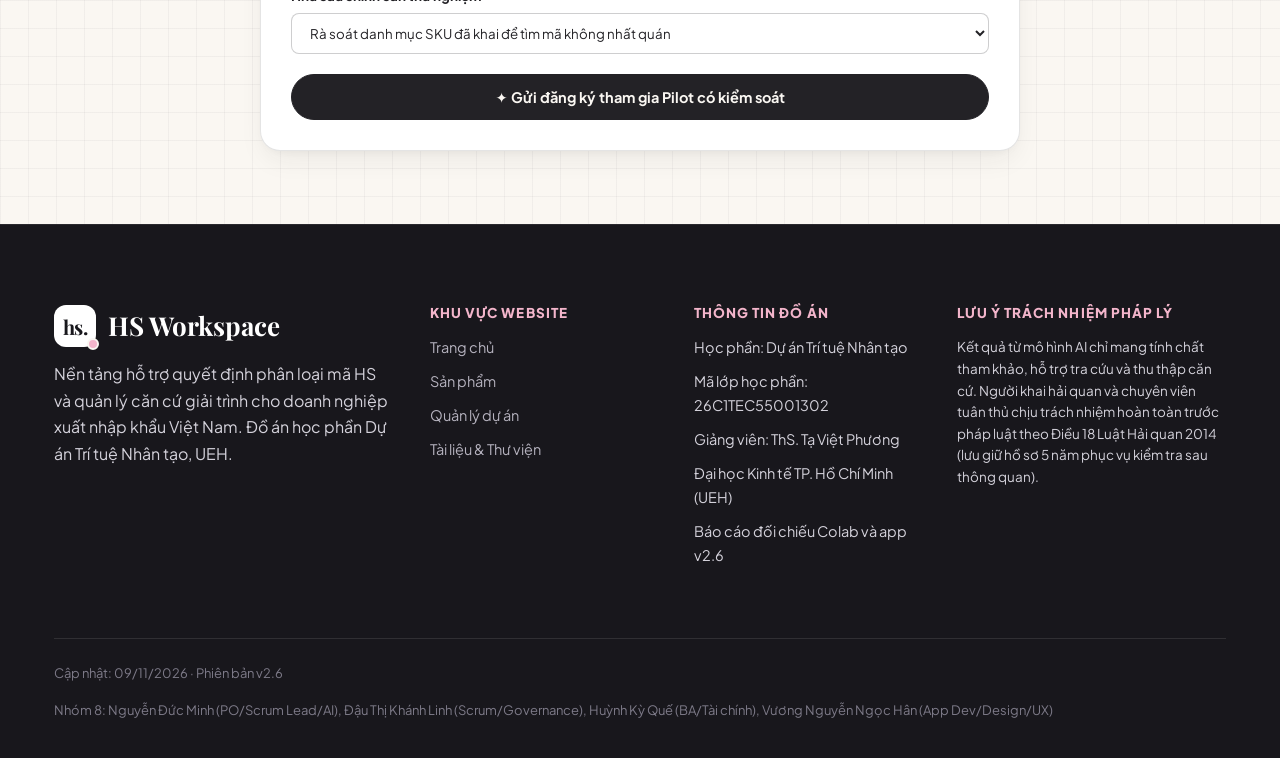
==== commit 4d1f4f8c: "update cuoi" ====
--- a/product.html
+++ b/product.html
@@ -152,7 +152,7 @@
 <!-- SECTION 3: PRODUCT FEATURES (Warm Cream) -->
 <section class="section section-cream" id="features"><div class="container">
  <div class="sec-head center reveal">
-  <span class="eyebrow">✦ Tính năng hệ thống v2.2.1</span>
+  <span class="eyebrow">✦ Tính năng hệ thống v2.6</span>
   <h2>Sáu tính năng cốt lõi cho quy trình phân loại chuẩn mực</h2>
   <p>Được thiết kế bám sát các điểm quyết định nghiệp vụ hải quan thực tế của doanh nghiệp xuất nhập khẩu.</p>
  </div>
@@ -328,13 +328,13 @@
  <div class="card reveal" style="background:#28272E;border-color:rgba(255,255,255,0.15);margin-top:32px;padding:24px">
   <div style="display:flex;justify-content:space-between;align-items:center;margin-bottom:16px;flex-wrap:wrap;gap:12px">
    <div>
-    <h4 class="editorial-serif" style="color:#FFFFFF;font-size:22px;margin:0">Sơ đồ Kiến trúc 5 Tầng Hệ thống HS Workspace v2.2.1</h4>
+    <h4 class="editorial-serif" style="color:#FFFFFF;font-size:22px;margin:0">Sơ đồ Kiến trúc 5 Tầng Hệ thống HS Workspace v2.6</h4>
     <p style="color:#B5B2BE;font-size:13.5px;margin:2px 0 0">Ranh giới triển khai giữa đường tra cứu mặc định và nhánh mô hình tùy cấu hình</p>
    </div>
    <span class="sticker sticker-mint">Bản ký họa kiến trúc kỹ thuật</span>
   </div>
   <figure class="collage-frame" style="border-width:3px;border-color:rgba(255,255,255,0.2)">
-   <img src="assets/he-thong.jpg" alt="Sơ đồ kiến trúc 5 tầng hệ thống HS Workspace v2.2.1" style="width:100%;border-radius:var(--r-md);background:#FFFFFF">
+   <img src="assets/he-thong.jpg" alt="Sơ đồ kiến trúc 5 tầng hệ thống HS Workspace v2.6" style="width:100%;border-radius:var(--r-md);background:#FFFFFF">
   </figure>
   <figcaption style="font-size:12.5px;color:#95929D;margin-top:10px;text-align:center">
    Tầng 1: Giao diện người dùng · Tầng 2: FastAPI /api/v2 · Tầng 3: Nhánh phân tích AI (BM25 & M0) · Tầng 4: Nhánh kiểm soát an toàn · Tầng 5: Lưu trữ SQLite FTS5 cục bộ
@@ -409,7 +409,7 @@
      <span style="background:#B5CE93"></span>
     </div>
     <div class="demo-window-title">
-     <b>Prototype v2.2.1</b> · <span id="demo-indicator">Tác vụ 1: Nhập SKU & Bóc tách OCR</span>
+     <b>Prototype v2.6</b> · <span id="demo-indicator">Tác vụ 1: Nhập SKU & Bóc tách OCR</span>
     </div>
     <div class="demo-toolbar-tabs">
      <div class="task-tabs-group" id="tabs-group-1">
@@ -477,7 +477,7 @@
     <h3 class="editorial-serif" style="font-size:32px;margin-bottom:4px" data-vi="HS Workspace — Hồ sơ Tóm tắt Sản phẩm" data-en="HS Workspace — Product One-Pager">HS Workspace — Hồ sơ Tóm tắt Sản phẩm</h3>
     <div style="font-size:14px;color:var(--ink-muted)" data-vi="Đồ án học phần Dự án Trí tuệ Nhân tạo · Nhóm 8 · UEH · Tháng 11/2026" data-en="AI Capstone Project · Group 8 · UEH · November 2026">Đồ án học phần Dự án Trí tuệ Nhân tạo · Nhóm 8 · UEH · Tháng 11/2026</div>
    </div>
-   <span class="sticker sticker-mint" data-vi="Phiên bản ứng dụng v2.2.1" data-en="Application Version v2.2.1">Phiên bản ứng dụng v2.2.1</span>
+   <span class="sticker sticker-mint" data-vi="Phiên bản ứng dụng v2.6" data-en="Application Version v2.6">Phiên bản ứng dụng v2.6</span>
   </div>
 
   <div class="card-grid-2">
@@ -594,7 +594,7 @@
     <li>Mã lớp học phần: 26C1TEC55001302</li>
     <li>Giảng viên: ThS. Tạ Việt Phương</li>
     <li>Đại học Kinh tế TP. Hồ Chí Minh (UEH)</li>
-    <li>Báo cáo đối chiếu Colab và app v2.2.1</li>
+    <li>Báo cáo đối chiếu Colab và app v2.6</li>
    </ul>
   </div>
   <div>
@@ -603,7 +603,7 @@
   </div>
  </div>
  <div class="footer-bottom">
-  <span>Cập nhật: 04/11/2026 · Phiên bản v2.2.1</span>
+  <span>Cập nhật: 09/11/2026 · Phiên bản v2.6</span>
   <span>Nhóm 8: Nguyễn Đức Minh (PO/Scrum Lead/AI), Đậu Thị Khánh Linh (Scrum/Governance), Huỳnh Kỳ Quế (BA/Tài chính), Vương Nguyễn Ngọc Hân (App Dev/Design/UX)</span>
  </div>
 </div></footer>
